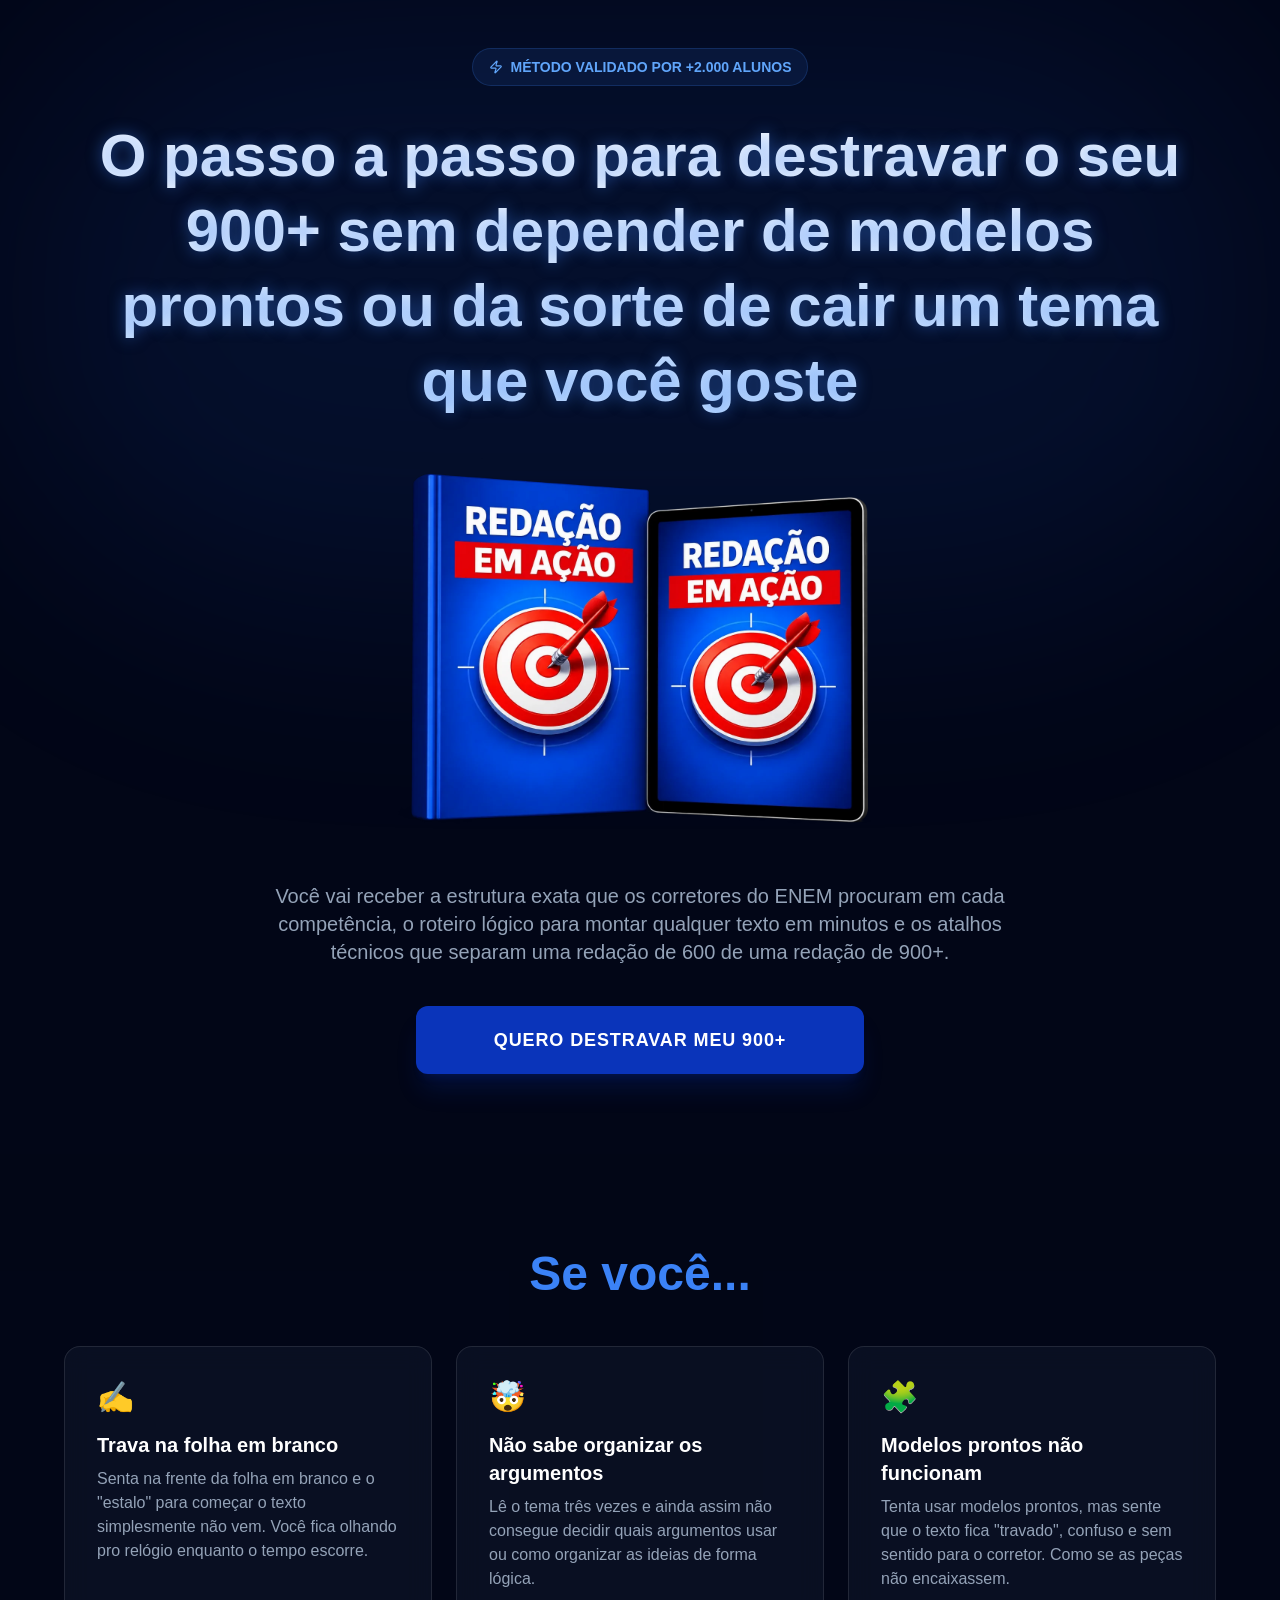
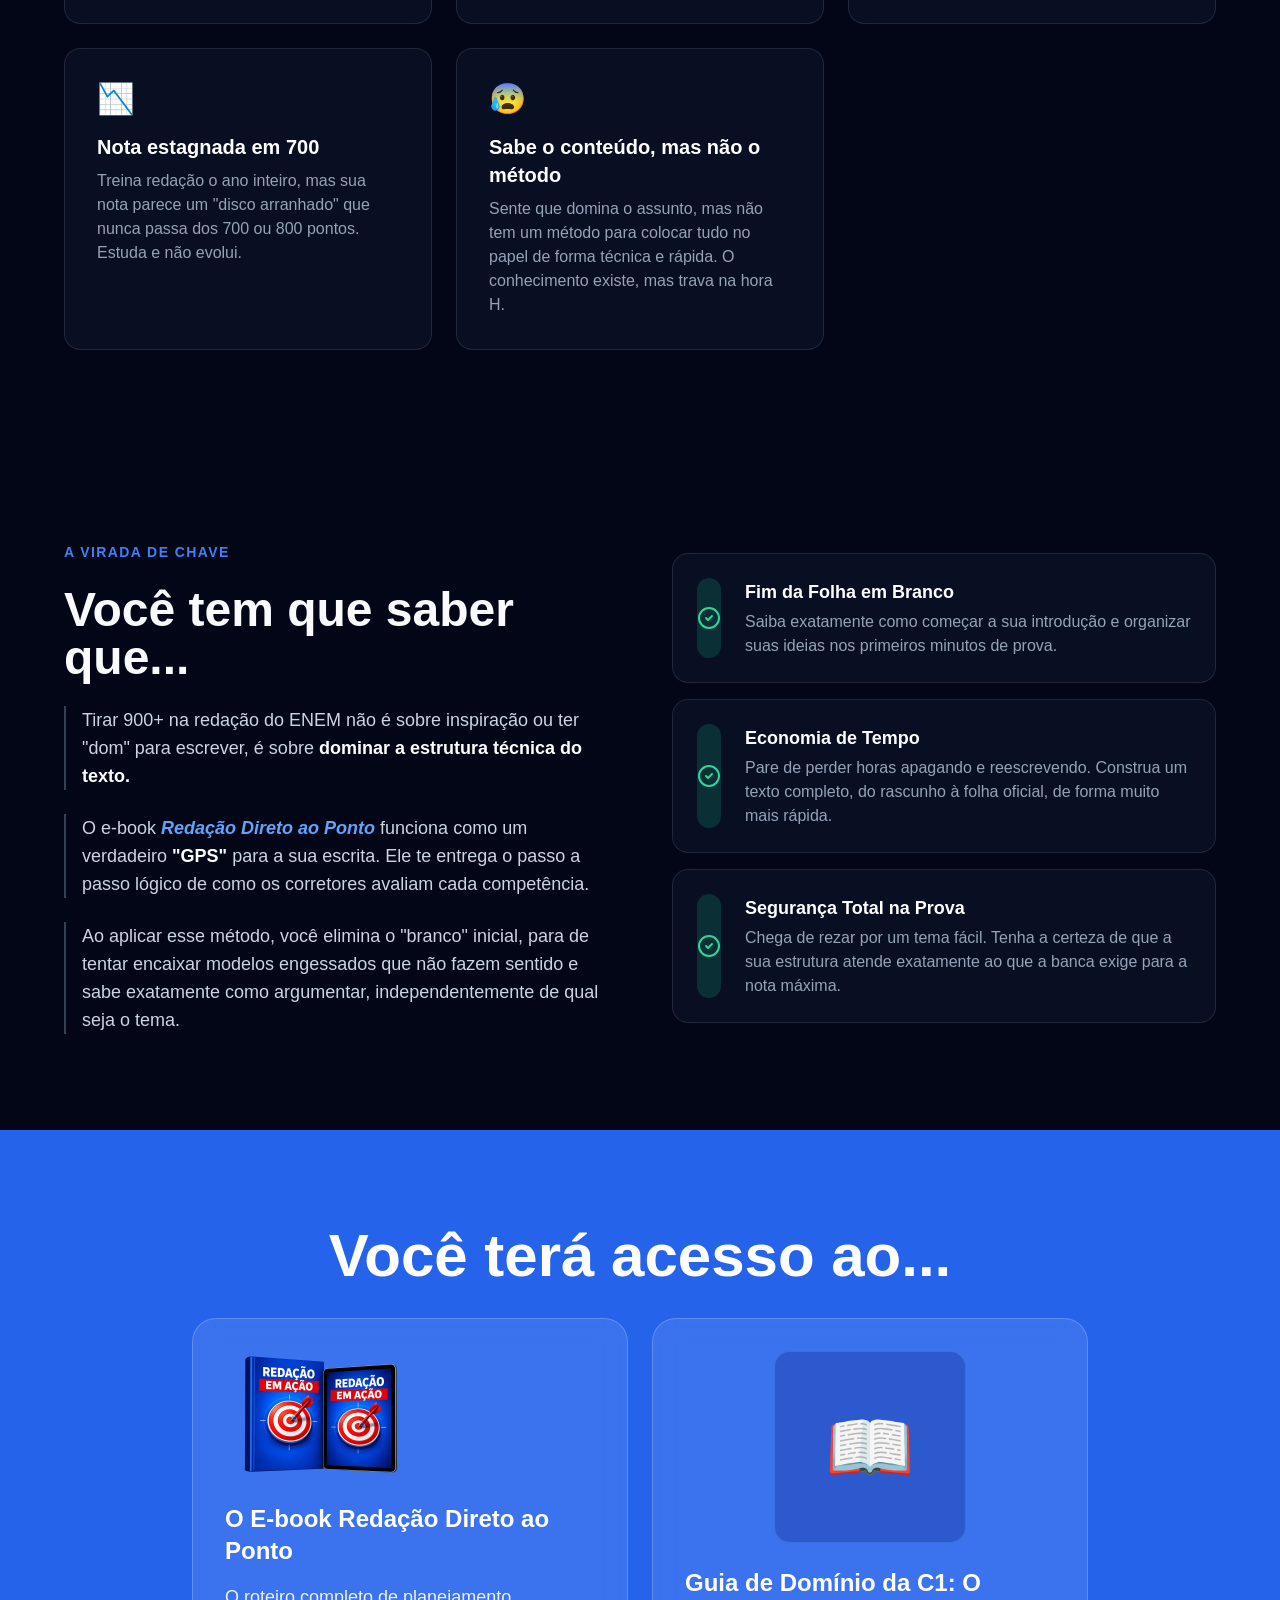
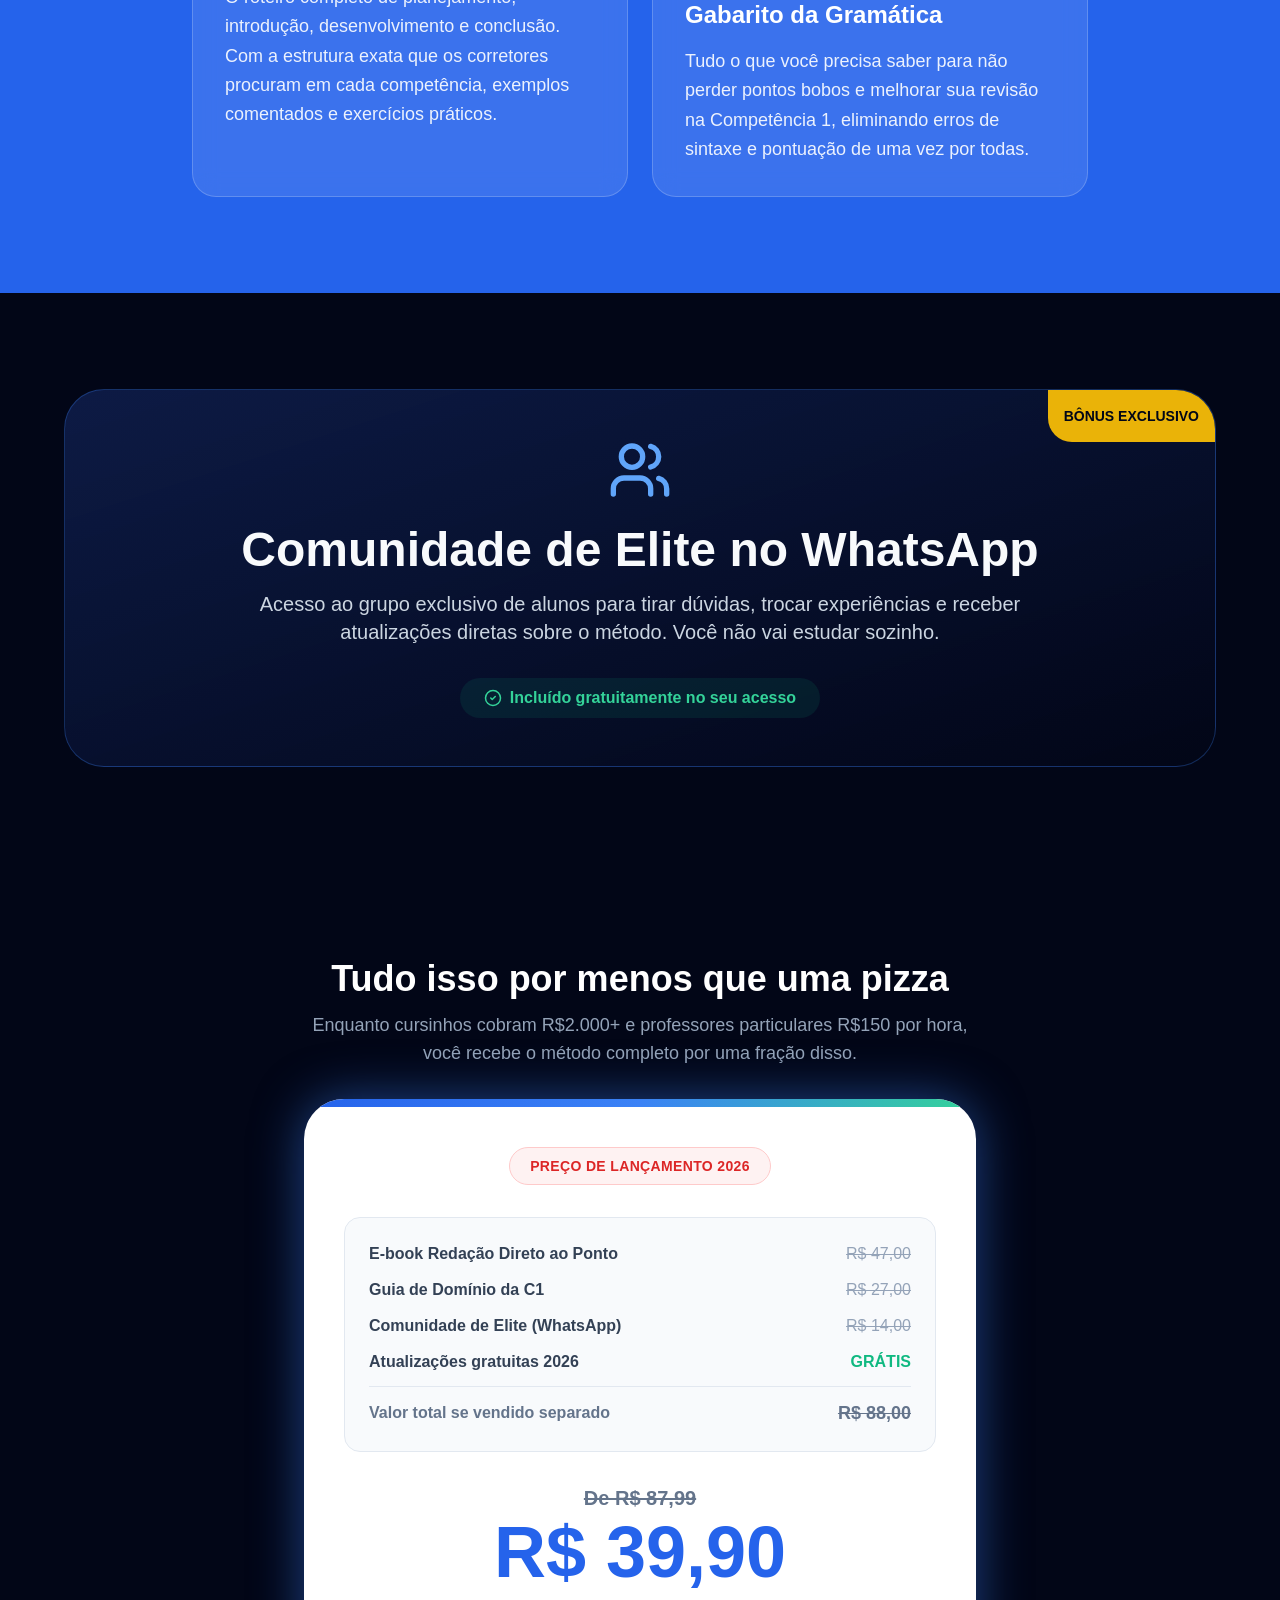
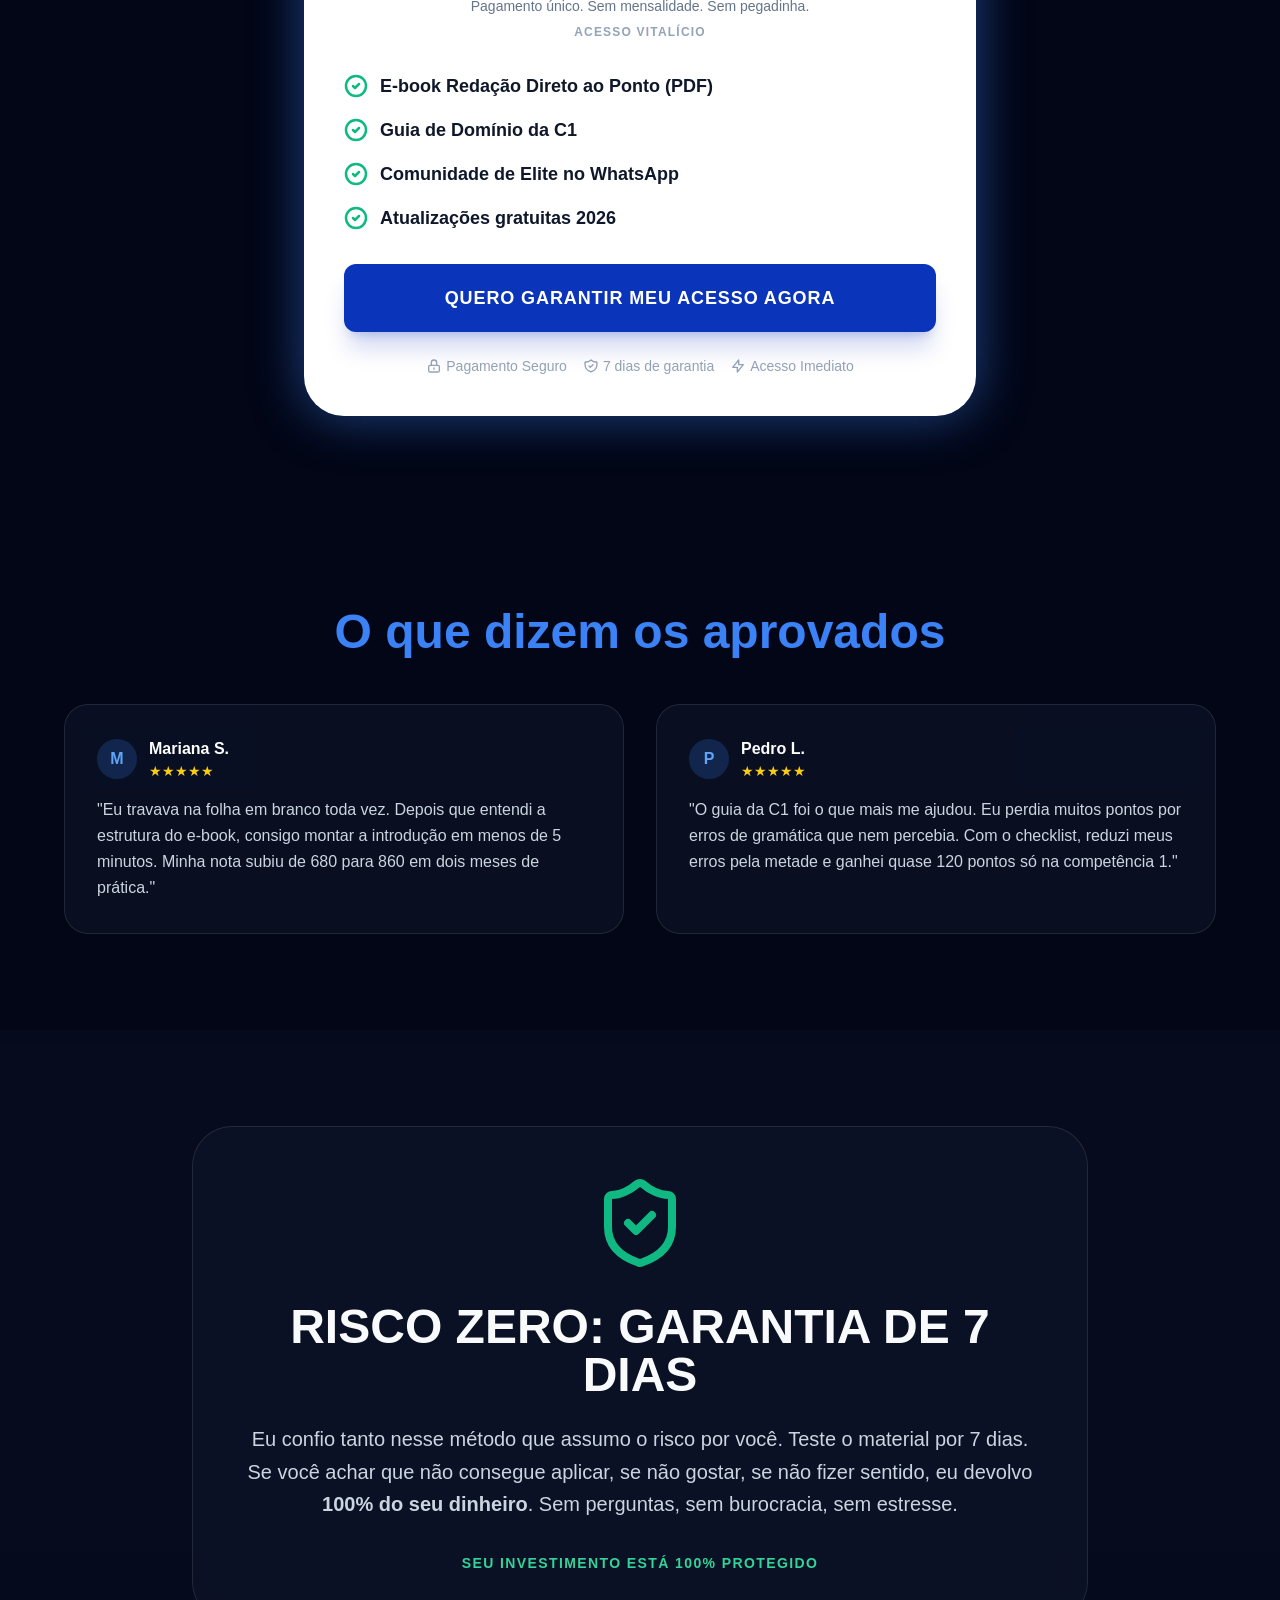
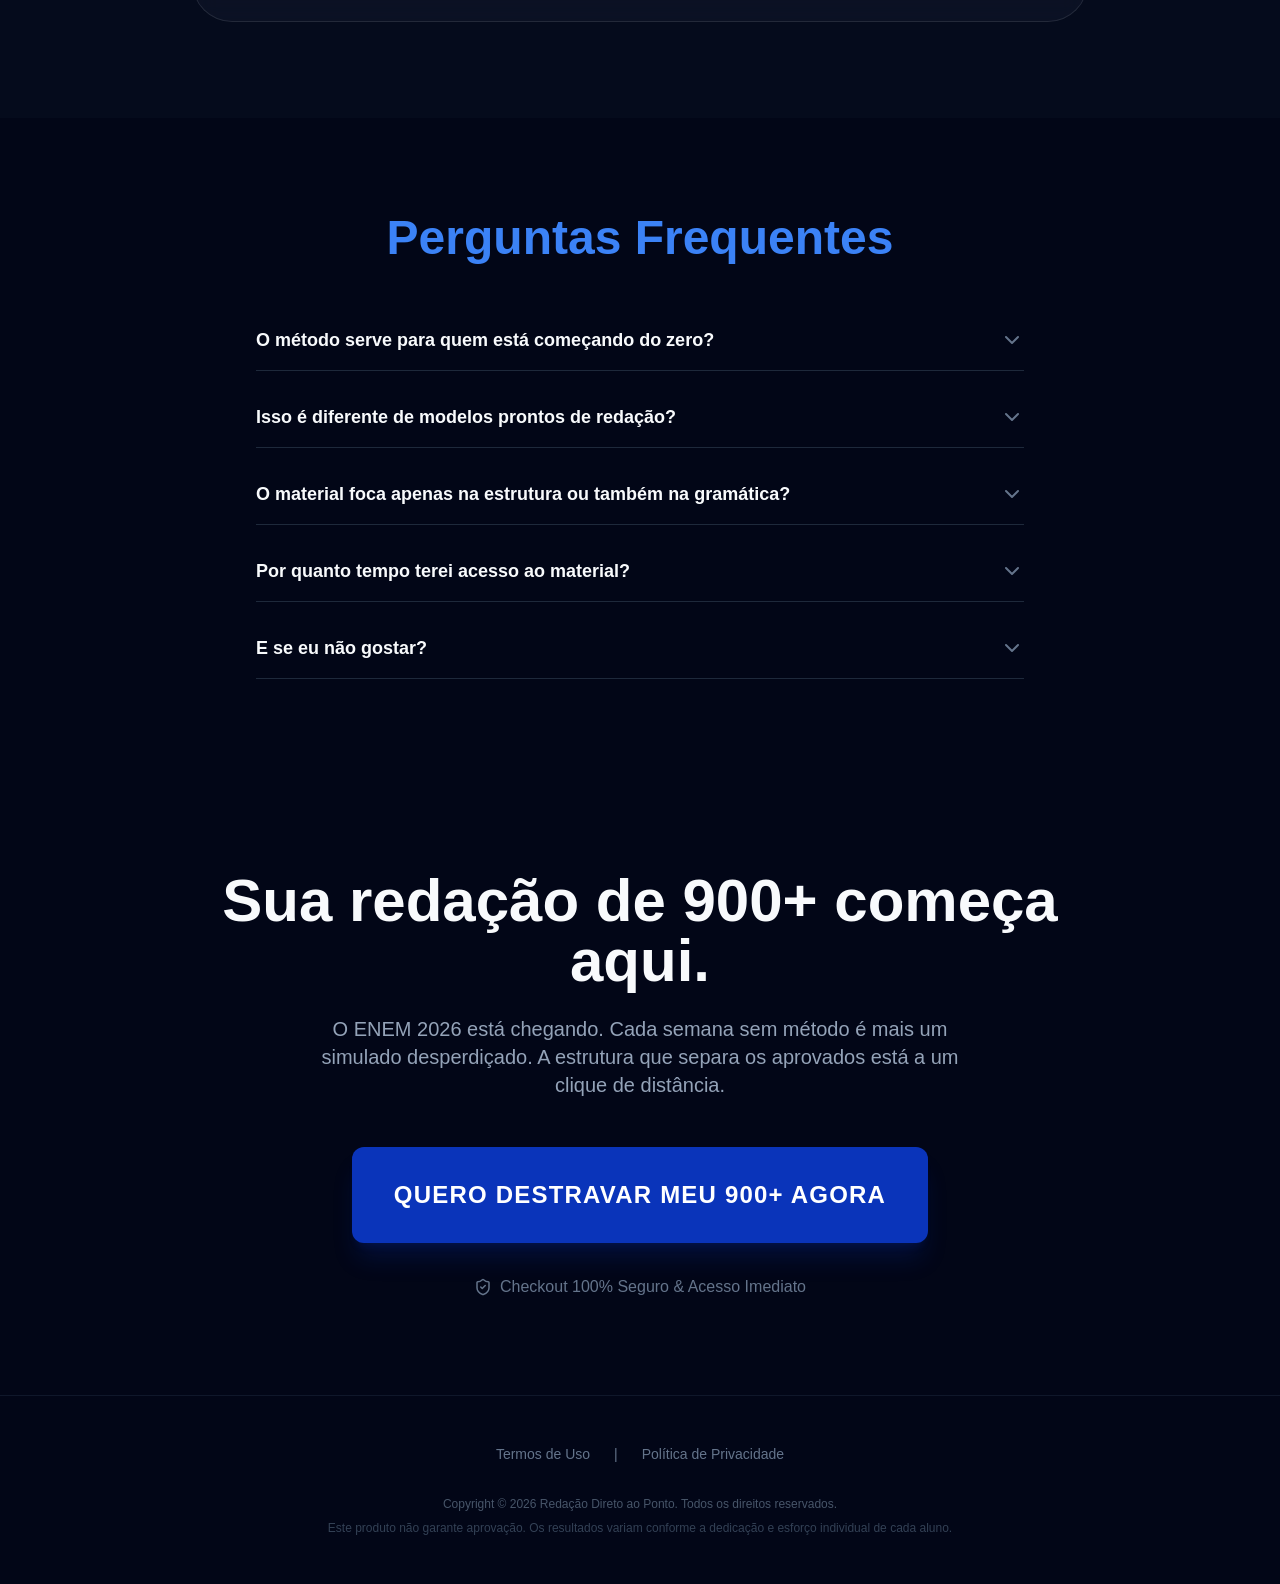
==== index.html @ 0cb6b9d4 "LP Redacao Direto ao Ponto - limpa e otimizada Hormozi" ====
<!doctype html>
<html lang="pt-BR"><head><meta charset="UTF-8"><meta name="viewport" content="width=device-width, initial-scale=1"><meta name="description" content="O passo a passo para destravar o seu 900+ na redação do ENEM sem depender de modelos prontos ou da sorte de cair um tema que você goste."><meta name="referrer" content="no-referrer"><title>Redação Direto ao Ponto</title><link rel="icon" href="assets/favicon.ico"><link rel="stylesheet" href="lp.css"><link rel="stylesheet" href="lp-base.css"><script src="lp-config.js" defer></script><script src="lp.js" defer></script><script src="shield.js" defer></script></head><body><div class="min-h-screen">

<!-- ===== HERO ===== -->
<header class="relative overflow-visible pt-12 pb-20 px-4 md:px-0">
  <div class="absolute top-0 left-1/2 -translate-x-1/2 w-full h-[600px] bg-blue-600/10 blur-[120px] rounded-full -z-10"></div>
  <div class="max-w-6xl mx-auto text-center">
    <div class="inline-flex items-center gap-2 px-4 py-2 rounded-full bg-blue-500/10 border border-blue-500/20 text-blue-400 text-xs md:text-sm font-bold mb-6 animate-pulse-slow">
      <svg class="lucide lucide-zap" fill="none" height="14" stroke="currentColor" stroke-linecap="round" stroke-linejoin="round" stroke-width="2" viewBox="0 0 24 24" width="14" xmlns="http://www.w3.org/2000/svg"><path d="M4 14a1 1 0 0 1-.78-1.63l9.9-10.2a.5.5 0 0 1 .86.46l-1.92 6.02A1 1 0 0 0 13 10h7a1 1 0 0 1 .78 1.63l-9.9 10.2a.5.5 0 0 1-.86-.46l1.92-6.02A1 1 0 0 0 11 14z"></path></svg>
      MÉTODO VALIDADO POR +2.000 ALUNOS
    </div>
    <div class="mb-8 px-2">
      <h1 class="text-3xl md:text-6xl font-black leading-[1.15] md:leading-tight bg-clip-text text-transparent bg-gradient-to-b from-white to-blue-200 glow-blue py-2">O passo a passo para destravar o seu 900+ sem depender de modelos prontos ou da sorte de cair um tema que você goste</h1>
    </div>
    <div class="flex justify-center mb-10 overflow-hidden">
      <img alt="E-book Redação Direto ao Ponto" class="w-full max-w-xl object-contain block mx-auto" decoding="async" fetchpriority="high" loading="eager" src="assets/images/produto.webp"/>
    </div>
    <p class="text-base md:text-xl text-slate-400 max-w-3xl mx-auto mb-10 px-2 md:px-0">Você vai receber a estrutura exata que os corretores do ENEM procuram em cada competência, o roteiro lógico para montar qualquer texto em minutos e os atalhos técnicos que separam uma redação de 600 de uma redação de 900+.</p>
    <div class="flex justify-center">
      <a class="inline-block w-full py-5 px-8 rounded-xl font-extrabold text-lg uppercase tracking-wider transition-all transform hover:scale-105 active:scale-95 shadow-xl text-center cursor-pointer no-underline bg-[#0A34BA] text-white hover:bg-[#0A34BA]/90 shadow-[#0A34BA]/20 max-w-md" href="#pricing">QUERO DESTRAVAR MEU 900+</a>
    </div>
  </div>
</header>

<!-- ===== SE VOCÊ... (DOR) ===== -->
<section class="py-24 px-4 bg-slate-950/50">
  <div class="max-w-6xl mx-auto">
    <div class="text-center mb-12">
      <h2 class="text-3xl md:text-5xl font-black mb-4 text-blue-500">Se você...</h2>
    </div>
    <div class="grid md:grid-cols-2 lg:grid-cols-3 gap-6">

      <div class="bg-glass p-8 rounded-2xl border-l-4 border-blue-500 hover:border-blue-400 transition-all hover:bg-slate-900/50">
        <div class="text-3xl mb-4">✍️</div>
        <h3 class="text-xl font-bold text-white mb-2">Trava na folha em branco</h3>
        <p class="text-slate-400">Senta na frente da folha em branco e o "estalo" para começar o texto simplesmente não vem. Você fica olhando pro relógio enquanto o tempo escorre.</p>
      </div>

      <div class="bg-glass p-8 rounded-2xl border-l-4 border-blue-500 hover:border-blue-400 transition-all hover:bg-slate-900/50">
        <div class="text-3xl mb-4">🤯</div>
        <h3 class="text-xl font-bold text-white mb-2">Não sabe organizar os argumentos</h3>
        <p class="text-slate-400">Lê o tema três vezes e ainda assim não consegue decidir quais argumentos usar ou como organizar as ideias de forma lógica.</p>
      </div>

      <div class="bg-glass p-8 rounded-2xl border-l-4 border-blue-500 hover:border-blue-400 transition-all hover:bg-slate-900/50">
        <div class="text-3xl mb-4">🧩</div>
        <h3 class="text-xl font-bold text-white mb-2">Modelos prontos não funcionam</h3>
        <p class="text-slate-400">Tenta usar modelos prontos, mas sente que o texto fica "travado", confuso e sem sentido para o corretor. Como se as peças não encaixassem.</p>
      </div>

      <div class="bg-glass p-8 rounded-2xl border-l-4 border-blue-500 hover:border-blue-400 transition-all hover:bg-slate-900/50">
        <div class="text-3xl mb-4">📉</div>
        <h3 class="text-xl font-bold text-white mb-2">Nota estagnada em 700</h3>
        <p class="text-slate-400">Treina redação o ano inteiro, mas sua nota parece um "disco arranhado" que nunca passa dos 700 ou 800 pontos. Estuda e não evolui.</p>
      </div>

      <div class="bg-glass p-8 rounded-2xl border-l-4 border-blue-500 hover:border-blue-400 transition-all hover:bg-slate-900/50">
        <div class="text-3xl mb-4">😰</div>
        <h3 class="text-xl font-bold text-white mb-2">Sabe o conteúdo, mas não o método</h3>
        <p class="text-slate-400">Sente que domina o assunto, mas não tem um método para colocar tudo no papel de forma técnica e rápida. O conhecimento existe, mas trava na hora H.</p>
      </div>

    </div>
  </div>
</section>

<!-- ===== A VIRADA DE CHAVE ===== -->
<section class="py-24 px-4 overflow-hidden">
  <div class="max-w-6xl mx-auto">
    <div class="flex flex-col lg:flex-row items-center gap-16">
      <div class="lg:w-1/2 space-y-6">
        <h3 class="text-blue-500 font-bold uppercase tracking-widest text-sm">A VIRADA DE CHAVE</h3>
        <h2 class="text-4xl md:text-5xl font-black mb-4 leading-tight">Você tem que saber que...</h2>
        <div class="space-y-6 text-lg text-slate-300">
          <p class="border-l-2 border-slate-700 pl-4">Tirar 900+ na redação do ENEM não é sobre inspiração ou ter "dom" para escrever, é sobre <strong class="text-white">dominar a estrutura técnica do texto.</strong></p>
          <p class="border-l-2 border-slate-700 pl-4">O e-book <span class="text-blue-400 font-bold italic">Redação Direto ao Ponto</span> funciona como um verdadeiro <strong class="text-white">"GPS"</strong> para a sua escrita. Ele te entrega o passo a passo lógico de como os corretores avaliam cada competência.</p>
          <p class="border-l-2 border-slate-700 pl-4">Ao aplicar esse método, você elimina o "branco" inicial, para de tentar encaixar modelos engessados que não fazem sentido e sabe exatamente como argumentar, independentemente de qual seja o tema.</p>
        </div>
      </div>
      <div class="lg:w-1/2 grid grid-cols-1 gap-4">

        <div class="flex gap-6 p-6 bg-glass rounded-2xl hover:scale-105 transition-transform duration-300">
          <div class="flex-shrink-0 w-12 h-12 bg-emerald-500/20 rounded-xl flex items-center justify-center">
            <svg class="w-6 h-6 text-emerald-400" fill="none" stroke="currentColor" stroke-width="2" viewBox="0 0 24 24"><path stroke-linecap="round" stroke-linejoin="round" d="m9 12 2 2 4-4"></path><circle cx="12" cy="12" r="10"></circle></svg>
          </div>
          <div>
            <h4 class="font-bold text-white text-lg mb-1">Fim da Folha em Branco</h4>
            <p class="text-slate-400">Saiba exatamente como começar a sua introdução e organizar suas ideias nos primeiros minutos de prova.</p>
          </div>
        </div>

        <div class="flex gap-6 p-6 bg-glass rounded-2xl hover:scale-105 transition-transform duration-300">
          <div class="flex-shrink-0 w-12 h-12 bg-emerald-500/20 rounded-xl flex items-center justify-center">
            <svg class="w-6 h-6 text-emerald-400" fill="none" stroke="currentColor" stroke-width="2" viewBox="0 0 24 24"><path stroke-linecap="round" stroke-linejoin="round" d="m9 12 2 2 4-4"></path><circle cx="12" cy="12" r="10"></circle></svg>
          </div>
          <div>
            <h4 class="font-bold text-white text-lg mb-1">Economia de Tempo</h4>
            <p class="text-slate-400">Pare de perder horas apagando e reescrevendo. Construa um texto completo, do rascunho à folha oficial, de forma muito mais rápida.</p>
          </div>
        </div>

        <div class="flex gap-6 p-6 bg-glass rounded-2xl hover:scale-105 transition-transform duration-300">
          <div class="flex-shrink-0 w-12 h-12 bg-emerald-500/20 rounded-xl flex items-center justify-center">
            <svg class="w-6 h-6 text-emerald-400" fill="none" stroke="currentColor" stroke-width="2" viewBox="0 0 24 24"><path stroke-linecap="round" stroke-linejoin="round" d="m9 12 2 2 4-4"></path><circle cx="12" cy="12" r="10"></circle></svg>
          </div>
          <div>
            <h4 class="font-bold text-white text-lg mb-1">Segurança Total na Prova</h4>
            <p class="text-slate-400">Chega de rezar por um tema fácil. Tenha a certeza de que a sua estrutura atende exatamente ao que a banca exige para a nota máxima.</p>
          </div>
        </div>

      </div>
    </div>
  </div>
</section>

<!-- ===== O QUE VOCÊ RECEBE ===== -->
<section class="py-24 px-4 bg-blue-600">
  <div class="max-w-4xl mx-auto text-center text-white">
    <h2 class="text-4xl md:text-6xl font-black mb-8">Você terá acesso ao...</h2>
    <div class="grid md:grid-cols-2 gap-6">
      <div class="bg-white/10 backdrop-blur-md rounded-3xl p-8 border border-white/20 text-left">
        <div class="flex justify-center mb-6">
          <img alt="E-book Redação Direto ao Ponto" class="w-48 h-auto object-contain block" decoding="async" loading="lazy" src="assets/images/produto.webp"/>
        </div>
        <h3 class="text-2xl font-bold mb-4">O E-book Redação Direto ao Ponto</h3>
        <p class="text-lg opacity-90 leading-relaxed">O roteiro completo de planejamento, introdução, desenvolvimento e conclusão. Com a estrutura exata que os corretores procuram em cada competência, exemplos comentados e exercícios práticos.</p>
      </div>
      <div class="bg-white/10 backdrop-blur-md rounded-3xl p-8 border border-white/20 text-left">
        <div class="flex justify-center mb-6">
          <div class="w-48 h-48 bg-blue-800/50 rounded-2xl flex items-center justify-center border border-blue-400/30">
            <span class="text-7xl">📖</span>
          </div>
        </div>
        <h3 class="text-2xl font-bold mb-4">Guia de Domínio da C1: O Gabarito da Gramática</h3>
        <p class="text-lg opacity-90 leading-relaxed">Tudo o que você precisa saber para não perder pontos bobos e melhorar sua revisão na Competência 1, eliminando erros de sintaxe e pontuação de uma vez por todas.</p>
      </div>
    </div>
  </div>
</section>

<!-- ===== BÔNUS EXCLUSIVO ===== -->
<section class="py-24 px-4 bg-slate-950">
  <div class="max-w-6xl mx-auto">
    <div class="relative p-12 rounded-[40px] bg-gradient-to-br from-blue-900/40 to-slate-950 border border-blue-500/30 overflow-hidden text-center">
      <div class="absolute top-0 right-0 p-4 bg-yellow-500 text-slate-950 font-black text-sm uppercase rounded-bl-3xl">BÔNUS EXCLUSIVO</div>
      <svg class="lucide lucide-users mx-auto text-blue-400 w-16 h-16 mb-6" fill="none" height="24" stroke="currentColor" stroke-linecap="round" stroke-linejoin="round" stroke-width="2" viewBox="0 0 24 24" width="24" xmlns="http://www.w3.org/2000/svg"><path d="M16 21v-2a4 4 0 0 0-4-4H6a4 4 0 0 0-4 4v2"></path><circle cx="9" cy="7" r="4"></circle><path d="M22 21v-2a4 4 0 0 0-3-3.87"></path><path d="M16 3.13a4 4 0 0 1 0 7.75"></path></svg>
      <h2 class="text-3xl md:text-5xl font-black mb-4">Comunidade de Elite no WhatsApp</h2>
      <p class="text-xl text-slate-300 max-w-3xl mx-auto mb-8">Acesso ao grupo exclusivo de alunos para tirar dúvidas, trocar experiências e receber atualizações diretas sobre o método. Você não vai estudar sozinho.</p>
      <div class="inline-flex items-center gap-2 bg-emerald-500/10 text-emerald-400 px-6 py-2 rounded-full font-bold">
        <svg class="lucide lucide-circle-check" fill="none" height="18" stroke="currentColor" stroke-linecap="round" stroke-linejoin="round" stroke-width="2" viewBox="0 0 24 24" width="18" xmlns="http://www.w3.org/2000/svg"><circle cx="12" cy="12" r="10"></circle><path d="m9 12 2 2 4-4"></path></svg>
        Incluído gratuitamente no seu acesso
      </div>
    </div>
  </div>
</section>

<!-- ===== CARD DE OFERTA (HORMOZI GRAND SLAM) ===== -->
<section class="py-24 px-4" id="pricing">
  <div class="max-w-2xl mx-auto">
    <div class="text-center mb-8">
      <h2 class="text-3xl md:text-4xl font-black text-white mb-3">Tudo isso por menos que uma pizza</h2>
      <p class="text-slate-400 text-lg">Enquanto cursinhos cobram R$2.000+ e professores particulares R$150 por hora, você recebe o método completo por uma fração disso.</p>
    </div>
    <div class="relative bg-white text-slate-900 rounded-[40px] p-10 shadow-[0_0_50px_rgba(59,130,246,0.5)] overflow-hidden">
      <div class="absolute top-0 left-0 w-full h-2 bg-gradient-to-r from-blue-600 via-blue-500 to-emerald-400"></div>

      <div class="text-center mb-8 pt-2">
        <p class="inline-block bg-red-50 text-red-600 px-5 py-2 rounded-full text-sm font-bold border border-red-200 uppercase tracking-wide">Preço de lançamento 2026</p>
      </div>

      <!-- Stack de Valor -->
      <div class="bg-slate-50 rounded-2xl p-6 mb-8 space-y-3">
        <div class="flex justify-between items-center">
          <span class="font-bold text-slate-700">E-book Redação Direto ao Ponto</span>
          <span class="text-slate-400 line-through">R$ 47,00</span>
        </div>
        <div class="flex justify-between items-center">
          <span class="font-bold text-slate-700">Guia de Domínio da C1</span>
          <span class="text-slate-400 line-through">R$ 27,00</span>
        </div>
        <div class="flex justify-between items-center">
          <span class="font-bold text-slate-700">Comunidade de Elite (WhatsApp)</span>
          <span class="text-slate-400 line-through">R$ 14,00</span>
        </div>
        <div class="flex justify-between items-center">
          <span class="font-bold text-slate-700">Atualizações gratuitas 2026</span>
          <span class="text-emerald-500 font-bold">GRÁTIS</span>
        </div>
        <div class="border-t border-slate-200 pt-3 mt-3">
          <div class="flex justify-between items-center">
            <span class="font-bold text-slate-500">Valor total se vendido separado</span>
            <span class="font-bold text-slate-500 line-through text-lg">R$ 88,00</span>
          </div>
        </div>
      </div>

      <!-- Preço -->
      <div class="text-center mb-8">
        <p class="font-bold text-slate-500 line-through text-xl mb-1">De R$ 87,99</p>
        <h2 class="text-6xl md:text-7xl font-black text-blue-600 mb-2">R$ 39,90</h2>
        <p class="text-slate-500 text-sm">Pagamento único. Sem mensalidade. Sem pegadinha.</p>
        <p class="font-bold text-slate-400 mt-2 uppercase tracking-widest text-xs">Acesso Vitalício</p>
      </div>

      <!-- Checklist de Entrega -->
      <div class="space-y-4 mb-8">
        <div class="flex items-center gap-3 font-bold text-lg">
          <svg class="w-6 h-6 text-emerald-500 flex-shrink-0" fill="none" stroke="currentColor" stroke-width="2.5" viewBox="0 0 24 24"><path stroke-linecap="round" stroke-linejoin="round" d="m9 12 2 2 4-4"></path><circle cx="12" cy="12" r="10"></circle></svg>
          <span>E-book Redação Direto ao Ponto (PDF)</span>
        </div>
        <div class="flex items-center gap-3 font-bold text-lg">
          <svg class="w-6 h-6 text-emerald-500 flex-shrink-0" fill="none" stroke="currentColor" stroke-width="2.5" viewBox="0 0 24 24"><path stroke-linecap="round" stroke-linejoin="round" d="m9 12 2 2 4-4"></path><circle cx="12" cy="12" r="10"></circle></svg>
          <span>Guia de Domínio da C1</span>
        </div>
        <div class="flex items-center gap-3 font-bold text-lg">
          <svg class="w-6 h-6 text-emerald-500 flex-shrink-0" fill="none" stroke="currentColor" stroke-width="2.5" viewBox="0 0 24 24"><path stroke-linecap="round" stroke-linejoin="round" d="m9 12 2 2 4-4"></path><circle cx="12" cy="12" r="10"></circle></svg>
          <span>Comunidade de Elite no WhatsApp</span>
        </div>
        <div class="flex items-center gap-3 font-bold text-lg">
          <svg class="w-6 h-6 text-emerald-500 flex-shrink-0" fill="none" stroke="currentColor" stroke-width="2.5" viewBox="0 0 24 24"><path stroke-linecap="round" stroke-linejoin="round" d="m9 12 2 2 4-4"></path><circle cx="12" cy="12" r="10"></circle></svg>
          <span>Atualizações gratuitas 2026</span>
        </div>
      </div>

      <!-- CTA -->
      <a class="inline-block w-full py-5 px-8 rounded-xl font-extrabold text-lg uppercase tracking-wider transition-all transform hover:scale-105 active:scale-95 shadow-xl text-center cursor-pointer no-underline bg-[#0A34BA] text-white hover:bg-[#0A34BA]/90 shadow-[#0A34BA]/20 mb-4" data-checkout="" href="[SEU_LINK_AQUI]">QUERO GARANTIR MEU ACESSO AGORA</a>

      <!-- Segurança -->
      <div class="flex items-center justify-center gap-4 text-sm text-slate-400 mt-2">
        <div class="flex items-center gap-1">
          <svg class="w-4 h-4" fill="none" stroke="currentColor" stroke-width="2" viewBox="0 0 24 24"><path stroke-linecap="round" stroke-linejoin="round" d="M12 15v2m-6 4h12a2 2 0 0 0 2-2v-6a2 2 0 0 0-2-2H6a2 2 0 0 0-2 2v6a2 2 0 0 0 2 2zm10-10V7a4 4 0 0 0-8 0v4h8z"></path></svg>
          Pagamento Seguro
        </div>
        <div class="flex items-center gap-1">
          <svg class="w-4 h-4" fill="none" stroke="currentColor" stroke-width="2" viewBox="0 0 24 24"><path stroke-linecap="round" stroke-linejoin="round" d="M9 12l2 2 4-4m5.618-4.016A11.955 11.955 0 0 1 12 2.944a11.955 11.955 0 0 1-8.618 3.04A12.02 12.02 0 0 0 3 9c0 5.591 3.824 10.29 9 11.622 5.176-1.332 9-6.03 9-11.622 0-1.042-.133-2.052-.382-3.016z"></path></svg>
          7 dias de garantia
        </div>
        <div class="flex items-center gap-1">
          <svg class="w-4 h-4" fill="none" stroke="currentColor" stroke-width="2" viewBox="0 0 24 24"><path stroke-linecap="round" stroke-linejoin="round" d="M13 10V3L4 14h7v7l9-11h-7z"></path></svg>
          Acesso Imediato
        </div>
      </div>
    </div>
  </div>
</section>

<!-- ===== DEPOIMENTOS ===== -->
<section class="py-24 px-4 bg-slate-950/50">
  <div class="max-w-6xl mx-auto">
    <div class="text-center mb-12">
      <h2 class="text-3xl md:text-5xl font-black mb-4 text-blue-500">O que dizem os aprovados</h2>
    </div>
    <div class="grid md:grid-cols-2 gap-8">

      <div class="bg-glass p-8 rounded-3xl border border-slate-800">
        <div class="flex items-center gap-3 mb-4">
          <div class="w-10 h-10 rounded-full bg-blue-500/20 flex items-center justify-center text-blue-400 font-bold">M</div>
          <div>
            <p class="font-bold text-white">Mariana S.</p>
            <div class="flex gap-0.5 text-yellow-400 text-sm">★★★★★</div>
          </div>
        </div>
        <p class="text-slate-300 leading-relaxed">"Eu travava na folha em branco toda vez. Depois que entendi a estrutura do e-book, consigo montar a introdução em menos de 5 minutos. Minha nota subiu de 680 para 860 em dois meses de prática."</p>
      </div>

      <div class="bg-glass p-8 rounded-3xl border border-slate-800">
        <div class="flex items-center gap-3 mb-4">
          <div class="w-10 h-10 rounded-full bg-blue-500/20 flex items-center justify-center text-blue-400 font-bold">P</div>
          <div>
            <p class="font-bold text-white">Pedro L.</p>
            <div class="flex gap-0.5 text-yellow-400 text-sm">★★★★★</div>
          </div>
        </div>
        <p class="text-slate-300 leading-relaxed">"O guia da C1 foi o que mais me ajudou. Eu perdia muitos pontos por erros de gramática que nem percebia. Com o checklist, reduzi meus erros pela metade e ganhei quase 120 pontos só na competência 1."</p>
      </div>

    </div>
  </div>
</section>

<!-- ===== GARANTIA ===== -->
<section class="py-24 px-4 bg-slate-900/30">
  <div class="max-w-4xl mx-auto text-center bg-glass p-12 rounded-[40px] border border-blue-500/20">
    <svg class="lucide lucide-shield-check mx-auto w-24 h-24 text-emerald-500 mb-8" fill="none" height="24" stroke="currentColor" stroke-linecap="round" stroke-linejoin="round" stroke-width="2" viewBox="0 0 24 24" width="24" xmlns="http://www.w3.org/2000/svg"><path d="M20 13c0 5-3.5 7.5-7.66 8.95a1 1 0 0 1-.67-.01C7.5 20.5 4 18 4 13V6a1 1 0 0 1 1-1c2 0 4.5-1.2 6.24-2.72a1.17 1.17 0 0 1 1.52 0C14.51 3.81 17 5 19 5a1 1 0 0 1 1 1z"></path><path d="m9 12 2 2 4-4"></path></svg>
    <h2 class="text-3xl md:text-5xl font-black mb-6 uppercase">Risco Zero: Garantia de 7 Dias</h2>
    <p class="text-xl text-slate-300 leading-relaxed mb-8">Eu confio tanto nesse método que assumo o risco por você. Teste o material por 7 dias. Se você achar que não consegue aplicar, se não gostar, se não fizer sentido, eu devolvo <strong>100% do seu dinheiro</strong>. Sem perguntas, sem burocracia, sem estresse.</p>
    <p class="text-emerald-400 font-bold uppercase tracking-widest text-sm">Seu investimento está 100% protegido</p>
  </div>
</section>

<!-- ===== FAQ ===== -->
<section class="py-24 px-4">
  <div class="max-w-3xl mx-auto">
    <div class="text-center mb-12">
      <h2 class="text-3xl md:text-5xl font-black mb-4 text-blue-500">Perguntas Frequentes</h2>
    </div>
    <div class="space-y-4">
      <details class="border-b border-slate-800 py-4">
        <summary class="w-full flex justify-between items-center text-left hover:text-blue-400 transition-colors cursor-pointer">
          <span class="font-bold text-lg">O método serve para quem está começando do zero?</span>
          <svg class="lucide lucide-chevron-down text-slate-500 flex-shrink-0" fill="none" height="24" stroke="currentColor" stroke-linecap="round" stroke-linejoin="round" stroke-width="2" viewBox="0 0 24 24" width="24" xmlns="http://www.w3.org/2000/svg"><path d="m6 9 6 6 6-6"></path></svg>
        </summary>
        <div class="mt-3 text-slate-400 leading-relaxed animate-fadeIn">Sim, e na verdade é melhor começar pelo método certo do que criar vícios com modelos prontos. O e-book parte do planejamento da tese e dos argumentos, com exemplos comentados passo a passo.</div>
      </details>
      <details class="border-b border-slate-800 py-4">
        <summary class="w-full flex justify-between items-center text-left hover:text-blue-400 transition-colors cursor-pointer">
          <span class="font-bold text-lg">Isso é diferente de modelos prontos de redação?</span>
          <svg class="lucide lucide-chevron-down text-slate-500 flex-shrink-0" fill="none" height="24" stroke="currentColor" stroke-linecap="round" stroke-linejoin="round" stroke-width="2" viewBox="0 0 24 24" width="24" xmlns="http://www.w3.org/2000/svg"><path d="m6 9 6 6 6-6"></path></svg>
        </summary>
        <div class="mt-3 text-slate-400 leading-relaxed animate-fadeIn">Completamente diferente. Modelos prontos te fazem decorar e travar quando o tema muda. O Redação Direto ao Ponto te ensina a construir a estrutura do zero, conectada ao tema. Funciona para qualquer assunto que cair na prova.</div>
      </details>
      <details class="border-b border-slate-800 py-4">
        <summary class="w-full flex justify-between items-center text-left hover:text-blue-400 transition-colors cursor-pointer">
          <span class="font-bold text-lg">O material foca apenas na estrutura ou também na gramática?</span>
          <svg class="lucide lucide-chevron-down text-slate-500 flex-shrink-0" fill="none" height="24" stroke="currentColor" stroke-linecap="round" stroke-linejoin="round" stroke-width="2" viewBox="0 0 24 24" width="24" xmlns="http://www.w3.org/2000/svg"><path d="m6 9 6 6 6-6"></path></svg>
        </summary>
        <div class="mt-3 text-slate-400 leading-relaxed animate-fadeIn">Os dois. O e-book principal cobre estrutura, argumentação, coesão e proposta de intervenção. E o Guia de Domínio da C1 (bônus) é focado 100% na gramática e revisão que os corretores avaliam na competência 1.</div>
      </details>
      <details class="border-b border-slate-800 py-4">
        <summary class="w-full flex justify-between items-center text-left hover:text-blue-400 transition-colors cursor-pointer">
          <span class="font-bold text-lg">Por quanto tempo terei acesso ao material?</span>
          <svg class="lucide lucide-chevron-down text-slate-500 flex-shrink-0" fill="none" height="24" stroke="currentColor" stroke-linecap="round" stroke-linejoin="round" stroke-width="2" viewBox="0 0 24 24" width="24" xmlns="http://www.w3.org/2000/svg"><path d="m6 9 6 6 6-6"></path></svg>
        </summary>
        <div class="mt-3 text-slate-400 leading-relaxed animate-fadeIn">Para sempre. O acesso é vitalício. Após a confirmação do pagamento, você recebe os PDFs e pode baixar, salvar e consultar quando quiser. As atualizações de 2026 também estão incluídas sem custo extra.</div>
      </details>
      <details class="border-b border-slate-800 py-4">
        <summary class="w-full flex justify-between items-center text-left hover:text-blue-400 transition-colors cursor-pointer">
          <span class="font-bold text-lg">E se eu não gostar?</span>
          <svg class="lucide lucide-chevron-down text-slate-500 flex-shrink-0" fill="none" height="24" stroke="currentColor" stroke-linecap="round" stroke-linejoin="round" stroke-width="2" viewBox="0 0 24 24" width="24" xmlns="http://www.w3.org/2000/svg"><path d="m6 9 6 6 6-6"></path></svg>
        </summary>
        <div class="mt-3 text-slate-400 leading-relaxed animate-fadeIn">Você tem 7 dias para testar. Se por qualquer motivo achar que o material não serve para você, é só pedir o reembolso. Devolvemos 100% do valor, sem perguntas.</div>
      </details>
    </div>
  </div>
</section>

<!-- ===== CTA FINAL ===== -->
<section class="py-24 px-4 text-center">
  <div class="max-w-4xl mx-auto">
    <h2 class="text-4xl md:text-6xl font-black mb-6 leading-tight">Sua redação de 900+ começa aqui.</h2>
    <p class="text-xl text-slate-400 mb-12 max-w-2xl mx-auto">O ENEM 2026 está chegando. Cada semana sem método é mais um simulado desperdiçado. A estrutura que separa os aprovados está a um clique de distância.</p>
    <div class="flex justify-center">
      <a class="inline-block w-full py-8 px-8 rounded-xl font-extrabold text-2xl uppercase tracking-wider transition-all transform hover:scale-105 active:scale-95 shadow-xl text-center cursor-pointer no-underline bg-[#0A34BA] text-white hover:bg-[#0A34BA]/90 shadow-[#0A34BA]/20 max-w-xl" href="#pricing">QUERO DESTRAVAR MEU 900+ AGORA</a>
    </div>
    <p class="mt-8 text-slate-500 flex items-center justify-center gap-2">
      <svg class="lucide lucide-shield-check" fill="none" height="18" stroke="currentColor" stroke-linecap="round" stroke-linejoin="round" stroke-width="2" viewBox="0 0 24 24" width="18" xmlns="http://www.w3.org/2000/svg"><path d="M20 13c0 5-3.5 7.5-7.66 8.95a1 1 0 0 1-.67-.01C7.5 20.5 4 18 4 13V6a1 1 0 0 1 1-1c2 0 4.5-1.2 6.24-2.72a1.17 1.17 0 0 1 1.52 0C14.51 3.81 17 5 19 5a1 1 0 0 1 1 1z"></path><path d="m9 12 2 2 4-4"></path></svg>
      Checkout 100% Seguro &amp; Acesso Imediato
    </p>
  </div>
</section>

<!-- ===== FOOTER ===== -->
<footer class="py-12 px-4 border-t border-slate-900 bg-slate-950 text-center">
  <div class="max-w-6xl mx-auto">
    <div class="flex flex-col md:flex-row justify-center gap-6 mb-8 text-sm text-slate-500 font-medium">
      <a class="hover:text-blue-400" data-legal="" href="[SEU_LINK_AQUI]">Termos de Uso</a>
      <span class="hidden md:inline">|</span>
      <a class="hover:text-blue-400" data-legal="" href="[SEU_LINK_AQUI]">Política de Privacidade</a>
    </div>
    <p class="text-slate-600 text-xs">Copyright © 2026 Redação Direto ao Ponto. Todos os direitos reservados.</p>
    <p class="text-slate-700 text-xs mt-2">Este produto não garante aprovação. Os resultados variam conforme a dedicação e esforço individual de cada aluno.</p>
  </div>
</footer>

</div>
<dialog id="config-message"><p>Esta opção ainda não está disponível.</p><button type="button" id="close-message">Fechar</button></dialog>
</body></html>
---- lp.css ----
*,:after,:before{--tw-border-spacing-x:0;--tw-border-spacing-y:0;--tw-translate-x:0;--tw-translate-y:0;--tw-rotate:0;--tw-skew-x:0;--tw-skew-y:0;--tw-scale-x:1;--tw-scale-y:1;--tw-pan-x: ;--tw-pan-y: ;--tw-pinch-zoom: ;--tw-scroll-snap-strictness:proximity;--tw-gradient-from-position: ;--tw-gradient-via-position: ;--tw-gradient-to-position: ;--tw-ordinal: ;--tw-slashed-zero: ;--tw-numeric-figure: ;--tw-numeric-spacing: ;--tw-numeric-fraction: ;--tw-ring-inset: ;--tw-ring-offset-width:0px;--tw-ring-offset-color:#fff;--tw-ring-color:rgba(59,130,246,.5);--tw-ring-offset-shadow:0 0 #0000;--tw-ring-shadow:0 0 #0000;--tw-shadow:0 0 #0000;--tw-shadow-colored:0 0 #0000;--tw-blur: ;--tw-brightness: ;--tw-contrast: ;--tw-grayscale: ;--tw-hue-rotate: ;--tw-invert: ;--tw-saturate: ;--tw-sepia: ;--tw-drop-shadow: ;--tw-backdrop-blur: ;--tw-backdrop-brightness: ;--tw-backdrop-contrast: ;--tw-backdrop-grayscale: ;--tw-backdrop-hue-rotate: ;--tw-backdrop-invert: ;--tw-backdrop-opacity: ;--tw-backdrop-saturate: ;--tw-backdrop-sepia: ;--tw-contain-size: ;--tw-contain-layout: ;--tw-contain-paint: ;--tw-contain-style: }::backdrop{--tw-border-spacing-x:0;--tw-border-spacing-y:0;--tw-translate-x:0;--tw-translate-y:0;--tw-rotate:0;--tw-skew-x:0;--tw-skew-y:0;--tw-scale-x:1;--tw-scale-y:1;--tw-pan-x: ;--tw-pan-y: ;--tw-pinch-zoom: ;--tw-scroll-snap-strictness:proximity;--tw-gradient-from-position: ;--tw-gradient-via-position: ;--tw-gradient-to-position: ;--tw-ordinal: ;--tw-slashed-zero: ;--tw-numeric-figure: ;--tw-numeric-spacing: ;--tw-numeric-fraction: ;--tw-ring-inset: ;--tw-ring-offset-width:0px;--tw-ring-offset-color:#fff;--tw-ring-color:rgba(59,130,246,.5);--tw-ring-offset-shadow:0 0 #0000;--tw-ring-shadow:0 0 #0000;--tw-shadow:0 0 #0000;--tw-shadow-colored:0 0 #0000;--tw-blur: ;--tw-brightness: ;--tw-contrast: ;--tw-grayscale: ;--tw-hue-rotate: ;--tw-invert: ;--tw-saturate: ;--tw-sepia: ;--tw-drop-shadow: ;--tw-backdrop-blur: ;--tw-backdrop-brightness: ;--tw-backdrop-contrast: ;--tw-backdrop-grayscale: ;--tw-backdrop-hue-rotate: ;--tw-backdrop-invert: ;--tw-backdrop-opacity: ;--tw-backdrop-saturate: ;--tw-backdrop-sepia: ;--tw-contain-size: ;--tw-contain-layout: ;--tw-contain-paint: ;--tw-contain-style: }/*! tailwindcss v3.4.17 | MIT License | https://tailwindcss.com*/*,:after,:before{box-sizing:border-box;border:0 solid #e5e7eb}:after,:before{--tw-content:""}:host,html{line-height:1.5;-webkit-text-size-adjust:100%;-moz-tab-size:4;-o-tab-size:4;tab-size:4;font-family:ui-sans-serif,system-ui,sans-serif,Apple Color Emoji,Segoe UI Emoji,Segoe UI Symbol,Noto Color Emoji;font-feature-settings:normal;font-variation-settings:normal;-webkit-tap-highlight-color:transparent}body{margin:0;line-height:inherit}hr{height:0;color:inherit;border-top-width:1px}abbr:where([title]){-webkit-text-decoration:underline dotted;text-decoration:underline dotted}h1,h2,h3,h4,h5,h6{font-size:inherit;font-weight:inherit}a{color:inherit;text-decoration:inherit}b,strong{font-weight:bolder}code,kbd,pre,samp{font-family:ui-monospace,SFMono-Regular,Menlo,Monaco,Consolas,Liberation Mono,Courier New,monospace;font-feature-settings:normal;font-variation-settings:normal;font-size:1em}small{font-size:80%}sub,sup{font-size:75%;line-height:0;position:relative;vertical-align:baseline}sub{bottom:-.25em}sup{top:-.5em}table{text-indent:0;border-color:inherit;border-collapse:collapse}button,input,optgroup,select,textarea{font-family:inherit;font-feature-settings:inherit;font-variation-settings:inherit;font-size:100%;font-weight:inherit;line-height:inherit;letter-spacing:inherit;color:inherit;margin:0;padding:0}button,select{text-transform:none}button,input:where([type=button]),input:where([type=reset]),input:where([type=submit]){-webkit-appearance:button;background-color:transparent;background-image:none}:-moz-focusring{outline:auto}:-moz-ui-invalid{box-shadow:none}progress{vertical-align:baseline}::-webkit-inner-spin-button,::-webkit-outer-spin-button{height:auto}[type=search]{-webkit-appearance:textfield;outline-offset:-2px}::-webkit-search-decoration{-webkit-appearance:none}::-webkit-file-upload-button{-webkit-appearance:button;font:inherit}summary{display:list-item}blockquote,dd,dl,figure,h1,h2,h3,h4,h5,h6,hr,p,pre{margin:0}fieldset{margin:0}fieldset,legend{padding:0}menu,ol,ul{list-style:none;margin:0;padding:0}dialog{padding:0}textarea{resize:vertical}input::-moz-placeholder,textarea::-moz-placeholder{opacity:1;color:#9ca3af}input::placeholder,textarea::placeholder{opacity:1;color:#9ca3af}[role=button],button{cursor:pointer}:disabled{cursor:default}audio,canvas,embed,iframe,img,object,svg,video{display:block;vertical-align:middle}img,video{max-width:100%;height:auto}[hidden]:where(:not([hidden=until-found])){display:none}.absolute{position:absolute}.relative{position:relative}.left-0{left:0}.left-1\/2{left:50%}.right-0{right:0}.top-0{top:0}.-z-10{z-index:-10}.mx-auto{margin-left:auto;margin-right:auto}.my-4{margin-top:1rem;margin-bottom:1rem}.mb-10{margin-bottom:2.5rem}.mb-12{margin-bottom:3rem}.mb-4{margin-bottom:1rem}.mb-6{margin-bottom:1.5rem}.mb-8{margin-bottom:2rem}.mt-3{margin-top:.75rem}.mt-8{margin-top:2rem}.block{display:block}.inline-block{display:inline-block}.flex{display:flex}.inline-flex{display:inline-flex}.grid{display:grid}.hidden{display:none}.h-16{height:4rem}.h-2{height:.5rem}.h-24{height:6rem}.h-48{height:12rem}.h-\[600px\]{height:600px}.h-auto{height:auto}.min-h-screen{min-height:100vh}.w-16{width:4rem}.w-24{width:6rem}.w-48{width:12rem}.w-full{width:100%}.max-w-2xl{max-width:42rem}.max-w-3xl{max-width:48rem}.max-w-4xl{max-width:56rem}.max-w-6xl{max-width:72rem}.max-w-md{max-width:28rem}.max-w-xl{max-width:36rem}.-translate-x-1\/2{--tw-translate-x:-50%}.-translate-x-1\/2,.transform{transform:translate(var(--tw-translate-x),var(--tw-translate-y)) rotate(var(--tw-rotate)) skewX(var(--tw-skew-x)) skewY(var(--tw-skew-y)) scaleX(var(--tw-scale-x)) scaleY(var(--tw-scale-y))}@keyframes bounce{0%,to{transform:translateY(-25%);animation-timing-function:cubic-bezier(.8,0,1,1)}50%{transform:none;animation-timing-function:cubic-bezier(0,0,.2,1)}}.animate-bounce{animation:bounce 1s infinite}@keyframes pulse{50%{opacity:.5}}.animate-pulse{animation:pulse 2s cubic-bezier(.4,0,.6,1) infinite}.cursor-pointer{cursor:pointer}.grid-cols-1{grid-template-columns:repeat(1,minmax(0,1fr))}.flex-col{flex-direction:column}.items-center{align-items:center}.justify-center{justify-content:center}.justify-between{justify-content:space-between}.gap-16{gap:4rem}.gap-2{gap:.5rem}.gap-3{gap:.75rem}.gap-4{gap:1rem}.gap-6{gap:1.5rem}.gap-8{gap:2rem}.space-y-4>:not([hidden])~:not([hidden]){--tw-space-y-reverse:0;margin-top:calc(1rem*(1 - var(--tw-space-y-reverse)));margin-bottom:calc(1rem*var(--tw-space-y-reverse))}.space-y-6>:not([hidden])~:not([hidden]){--tw-space-y-reverse:0;margin-top:calc(1.5rem*(1 - var(--tw-space-y-reverse)));margin-bottom:calc(1.5rem*var(--tw-space-y-reverse))}.overflow-hidden{overflow:hidden}.overflow-visible{overflow:visible}.rounded-2xl{border-radius:1rem}.rounded-3xl{border-radius:1.5rem}.rounded-\[40px\]{border-radius:40px}.rounded-full{border-radius:9999px}.rounded-xl{border-radius:.75rem}.rounded-bl-3xl{border-bottom-left-radius:1.5rem}.border{border-width:1px}.border-b{border-bottom-width:1px}.border-l-2{border-left-width:2px}.border-l-4{border-left-width:4px}.border-t{border-top-width:1px}.border-blue-100{--tw-border-opacity:1;border-color:rgb(219 234 254/var(--tw-border-opacity,1))}.border-blue-400\/30{border-color:rgba(96,165,250,.3)}.border-blue-500{--tw-border-opacity:1;border-color:rgb(59 130 246/var(--tw-border-opacity,1))}.border-blue-500\/20{border-color:rgba(59,130,246,.2)}.border-blue-500\/30{border-color:rgba(59,130,246,.3)}.border-slate-700{--tw-border-opacity:1;border-color:rgb(51 65 85/var(--tw-border-opacity,1))}.border-slate-800{--tw-border-opacity:1;border-color:rgb(30 41 59/var(--tw-border-opacity,1))}.border-slate-900{--tw-border-opacity:1;border-color:rgb(15 23 42/var(--tw-border-opacity,1))}.border-white\/20{border-color:hsla(0,0%,100%,.2)}.bg-\[\#0A34BA\]{--tw-bg-opacity:1;background-color:rgb(10 52 186/var(--tw-bg-opacity,1))}.bg-blue-50{--tw-bg-opacity:1;background-color:rgb(239 246 255/var(--tw-bg-opacity,1))}.bg-blue-500\/10{background-color:rgba(59,130,246,.1)}.bg-blue-600{--tw-bg-opacity:1;background-color:rgb(37 99 235/var(--tw-bg-opacity,1))}.bg-blue-600\/10{background-color:rgba(37,99,235,.1)}.bg-blue-800\/50{background-color:rgba(30,64,175,.5)}.bg-emerald-500\/10{background-color:rgba(16,185,129,.1)}.bg-slate-900\/30{background-color:rgba(15,23,42,.3)}.bg-slate-950{--tw-bg-opacity:1;background-color:rgb(2 6 23/var(--tw-bg-opacity,1))}.bg-slate-950\/50{background-color:rgba(2,6,23,.5)}.bg-white{--tw-bg-opacity:1;background-color:rgb(255 255 255/var(--tw-bg-opacity,1))}.bg-white\/10{background-color:hsla(0,0%,100%,.1)}.bg-yellow-500{--tw-bg-opacity:1;background-color:rgb(234 179 8/var(--tw-bg-opacity,1))}.bg-gradient-to-b{background-image:linear-gradient(to bottom,var(--tw-gradient-stops))}.bg-gradient-to-br{background-image:linear-gradient(to bottom right,var(--tw-gradient-stops))}.from-blue-900\/40{--tw-gradient-from:rgba(30,58,138,.4) var(--tw-gradient-from-position);--tw-gradient-to:rgba(30,58,138,0) var(--tw-gradient-to-position);--tw-gradient-stops:var(--tw-gradient-from),var(--tw-gradient-to)}.from-white{--tw-gradient-from:#fff var(--tw-gradient-from-position);--tw-gradient-to:hsla(0,0%,100%,0) var(--tw-gradient-to-position);--tw-gradient-stops:var(--tw-gradient-from),var(--tw-gradient-to)}.to-blue-200{--tw-gradient-to:#bfdbfe var(--tw-gradient-to-position)}.to-slate-950{--tw-gradient-to:#020617 var(--tw-gradient-to-position)}.bg-clip-text{-webkit-background-clip:text;background-clip:text}.object-contain{-o-object-fit:contain;object-fit:contain}.p-10{padding:2.5rem}.p-12{padding:3rem}.p-4{padding:1rem}.p-6{padding:1.5rem}.p-8{padding:2rem}.px-2{padding-left:.5rem;padding-right:.5rem}.px-4{padding-left:1rem;padding-right:1rem}.px-6{padding-left:1.5rem;padding-right:1.5rem}.px-8{padding-left:2rem;padding-right:2rem}.py-1\.5{padding-top:.375rem;padding-bottom:.375rem}.py-12{padding-top:3rem;padding-bottom:3rem}.py-2{padding-top:.5rem;padding-bottom:.5rem}.py-24{padding-top:6rem;padding-bottom:6rem}.py-4{padding-top:1rem;padding-bottom:1rem}.py-5{padding-top:1.25rem;padding-bottom:1.25rem}.py-8{padding-top:2rem;padding-bottom:2rem}.pb-20{padding-bottom:5rem}.pl-4{padding-left:1rem}.pt-12{padding-top:3rem}.pt-2{padding-top:.5rem}.text-left{text-align:left}.text-center{text-align:center}.text-2xl{font-size:1.5rem;line-height:2rem}.text-3xl{font-size:1.875rem;line-height:2.25rem}.text-4xl{font-size:2.25rem;line-height:2.5rem}.text-6xl{font-size:3.75rem;line-height:1}.text-7xl{font-size:4.5rem;line-height:1}.text-base{font-size:1rem;line-height:1.5rem}.text-lg{font-size:1.125rem;line-height:1.75rem}.text-sm{font-size:.875rem;line-height:1.25rem}.text-xl{font-size:1.25rem;line-height:1.75rem}.text-xs{font-size:.75rem;line-height:1rem}.font-black{font-weight:900}.font-bold{font-weight:700}.font-extrabold{font-weight:800}.font-medium{font-weight:500}.uppercase{text-transform:uppercase}.italic{font-style:italic}.leading-\[1\.15\]{line-height:1.15}.leading-relaxed{line-height:1.625}.leading-tight{line-height:1.25}.tracking-wide{letter-spacing:.025em}.tracking-wider{letter-spacing:.05em}.tracking-widest{letter-spacing:.1em}.text-blue-400{--tw-text-opacity:1;color:rgb(96 165 250/var(--tw-text-opacity,1))}.text-blue-500{--tw-text-opacity:1;color:rgb(59 130 246/var(--tw-text-opacity,1))}.text-blue-600{--tw-text-opacity:1;color:rgb(37 99 235/var(--tw-text-opacity,1))}.text-emerald-400{--tw-text-opacity:1;color:rgb(52 211 153/var(--tw-text-opacity,1))}.text-emerald-500{--tw-text-opacity:1;color:rgb(16 185 129/var(--tw-text-opacity,1))}.text-slate-300{--tw-text-opacity:1;color:rgb(203 213 225/var(--tw-text-opacity,1))}.text-slate-400{--tw-text-opacity:1;color:rgb(148 163 184/var(--tw-text-opacity,1))}.text-slate-500{--tw-text-opacity:1;color:rgb(100 116 139/var(--tw-text-opacity,1))}.text-slate-600{--tw-text-opacity:1;color:rgb(71 85 105/var(--tw-text-opacity,1))}.text-slate-900{--tw-text-opacity:1;color:rgb(15 23 42/var(--tw-text-opacity,1))}.text-slate-950{--tw-text-opacity:1;color:rgb(2 6 23/var(--tw-text-opacity,1))}.text-transparent{color:transparent}.text-white{--tw-text-opacity:1;color:rgb(255 255 255/var(--tw-text-opacity,1))}.line-through{text-decoration-line:line-through}.no-underline{text-decoration-line:none}.opacity-90{opacity:.9}.shadow-\[0_0_50px_rgba\(59\2c 130\2c 246\2c 0\.5\)\]{--tw-shadow:0 0 50px rgba(59,130,246,.5);--tw-shadow-colored:0 0 50px var(--tw-shadow-color)}.shadow-\[0_0_50px_rgba\(59\2c 130\2c 246\2c 0\.5\)\],.shadow-xl{box-shadow:var(--tw-ring-offset-shadow,0 0 #0000),var(--tw-ring-shadow,0 0 #0000),var(--tw-shadow)}.shadow-xl{--tw-shadow:0 20px 25px -5px rgba(0,0,0,.1),0 8px 10px -6px rgba(0,0,0,.1);--tw-shadow-colored:0 20px 25px -5px var(--tw-shadow-color),0 8px 10px -6px var(--tw-shadow-color)}.shadow-\[\#0A34BA\]\/20{--tw-shadow-color:rgba(10,52,186,.2);--tw-shadow:var(--tw-shadow-colored)}.blur-\[120px\]{--tw-blur:blur(120px);filter:var(--tw-blur) var(--tw-brightness) var(--tw-contrast) var(--tw-grayscale) var(--tw-hue-rotate) var(--tw-invert) var(--tw-saturate) var(--tw-sepia) var(--tw-drop-shadow)}.backdrop-blur-md{--tw-backdrop-blur:blur(12px);-webkit-backdrop-filter:var(--tw-backdrop-blur) var(--tw-backdrop-brightness) var(--tw-backdrop-contrast) var(--tw-backdrop-grayscale) var(--tw-backdrop-hue-rotate) var(--tw-backdrop-invert) var(--tw-backdrop-opacity) var(--tw-backdrop-saturate) var(--tw-backdrop-sepia);backdrop-filter:var(--tw-backdrop-blur) var(--tw-backdrop-brightness) var(--tw-backdrop-contrast) var(--tw-backdrop-grayscale) var(--tw-backdrop-hue-rotate) var(--tw-backdrop-invert) var(--tw-backdrop-opacity) var(--tw-backdrop-saturate) var(--tw-backdrop-sepia)}.transition-all{transition-property:all;transition-timing-function:cubic-bezier(.4,0,.2,1);transition-duration:.15s}.transition-colors{transition-property:color,background-color,border-color,text-decoration-color,fill,stroke;transition-timing-function:cubic-bezier(.4,0,.2,1);transition-duration:.15s}.transition-transform{transition-property:transform;transition-timing-function:cubic-bezier(.4,0,.2,1);transition-duration:.15s}.duration-300{transition-duration:.3s}.hover\:scale-105:hover{--tw-scale-x:1.05;--tw-scale-y:1.05;transform:translate(var(--tw-translate-x),var(--tw-translate-y)) rotate(var(--tw-rotate)) skewX(var(--tw-skew-x)) skewY(var(--tw-skew-y)) scaleX(var(--tw-scale-x)) scaleY(var(--tw-scale-y))}.hover\:border-blue-400:hover{--tw-border-opacity:1;border-color:rgb(96 165 250/var(--tw-border-opacity,1))}.hover\:bg-\[\#0A34BA\]\/90:hover{background-color:rgba(10,52,186,.9)}.hover\:bg-slate-900\/50:hover{background-color:rgba(15,23,42,.5)}.hover\:text-blue-400:hover{--tw-text-opacity:1;color:rgb(96 165 250/var(--tw-text-opacity,1))}.active\:scale-95:active{--tw-scale-x:.95;--tw-scale-y:.95;transform:translate(var(--tw-translate-x),var(--tw-translate-y)) rotate(var(--tw-rotate)) skewX(var(--tw-skew-x)) skewY(var(--tw-skew-y)) scaleX(var(--tw-scale-x)) scaleY(var(--tw-scale-y))}@media (min-width:768px){.md\:inline{display:inline}.md\:grid-cols-2{grid-template-columns:repeat(2,minmax(0,1fr))}.md\:flex-row{flex-direction:row}.md\:px-0{padding-left:0;padding-right:0}.md\:text-5xl{font-size:3rem;line-height:1}.md\:text-6xl{font-size:3.75rem;line-height:1}.md\:text-sm{font-size:.875rem;line-height:1.25rem}.md\:text-xl{font-size:1.25rem;line-height:1.75rem}.md\:leading-tight{line-height:1.25}}@media (min-width:1024px){.lg\:w-1\/2{width:50%}.lg\:grid-cols-3{grid-template-columns:repeat(3,minmax(0,1fr))}.lg\:flex-row{flex-direction:row}}
---- lp-base.css ----
@font-face{font-family:Inter;font-weight:400;font-style:normal;font-display:swap;src:url(assets/inter-400.ttf) format("truetype")}
@font-face{font-family:Inter;font-weight:600;font-style:normal;font-display:swap;src:url(assets/inter-600.ttf) format("truetype")}
@font-face{font-family:Inter;font-weight:700;font-style:normal;font-display:swap;src:url(assets/inter-700.ttf) format("truetype")}
@font-face{font-family:Inter;font-weight:800;font-style:normal;font-display:swap;src:url(assets/inter-800.ttf) format("truetype")}
@font-face{font-family:Montserrat;font-weight:700;font-style:normal;font-display:swap;src:url(assets/montserrat-700.ttf) format("truetype")}
@font-face{font-family:Montserrat;font-weight:900;font-style:normal;font-display:swap;src:url(assets/montserrat-900.ttf) format("truetype")}

      body {
        font-family: 'Inter', sans-serif;
        background-color: #020617;
        color: #f8fafc;
        scroll-behavior: smooth;
        text-rendering: optimizeLegibility;
        -webkit-font-smoothing: antialiased;
      }
      h1, h2, h3 {
        font-family: 'Montserrat', sans-serif;
      }
      .glow-blue {
        text-shadow: 0 0 15px rgba(59, 130, 246, 0.5);
      }
      .bg-glass {
        background: rgba(15, 23, 42, 0.6);
        backdrop-filter: blur(12px);
        border: 1px solid rgba(255, 255, 255, 0.1);
      }
      .animate-pulse-slow {
        animation: pulse 3s cubic-bezier(0.4, 0, 0.6, 1) infinite;
      }
      @keyframes pulse {
        0%, 100% { opacity: 1; }
        50% { opacity: .7; }
      }
      @keyframes fadeIn {
        from { opacity: 0; transform: translateY(10px); }
        to { opacity: 1; transform: translateY(0); }
      }
      .animate-fadeIn {
        animation: fadeIn 0.4s ease-out forwards;
      }
      /* Otimização simples de renderização */
      img {
        max-width: 100%;
        height: auto;
        display: block;
      }
    
@media(max-width:480px){#pricing h2{font-size:clamp(2rem,9vw,3.75rem)}#pricing .p-10{padding:2rem 1.25rem}} details summary{list-style:none}details summary::-webkit-details-marker{display:none}details[open] summary svg{transform:rotate(180deg)}

/* ===== Missing Tailwind utilities for enhanced offer card & testimonials ===== */
.flex-shrink-0 { flex-shrink: 0; }
.bg-red-50 { background-color: rgb(254 242 242); }
.text-red-600 { color: rgb(220 38 38); }
.border-red-200 { --tw-border-opacity:1; border-color: rgb(254 202 202 / var(--tw-border-opacity,1)); }
.bg-slate-50 { --tw-bg-opacity:1; background-color: rgb(248 250 252 / var(--tw-bg-opacity,1)); }
.text-slate-700 { --tw-text-opacity:1; color: rgb(51 65 85 / var(--tw-text-opacity,1)); }
.border-slate-200 { --tw-border-opacity:1; border-color: rgb(226 232 240 / var(--tw-border-opacity,1)); }
.gap-0\.5 { gap: 0.125rem; }
.text-yellow-400 { --tw-text-opacity:1; color: rgb(250 204 21 / var(--tw-text-opacity,1)); }
.bg-gradient-to-r {
  background-image: linear-gradient(to right, var(--tw-gradient-stops));
}
.from-blue-600 {
  --tw-gradient-from: #2563eb var(--tw-gradient-from-position);
  --tw-gradient-to: rgb(37 99 235 / 0) var(--tw-gradient-to-position);
  --tw-gradient-stops: var(--tw-gradient-from), var(--tw-gradient-to);
}
.via-blue-500 {
  --tw-gradient-to: rgb(59 130 246 / 0) var(--tw-gradient-to-position);
  --tw-gradient-stops: var(--tw-gradient-from), #3b82f6 var(--tw-gradient-via-position), var(--tw-gradient-to);
}
.to-emerald-400 { --tw-gradient-to: #34d399 var(--tw-gradient-to-position); }
.pt-3 { padding-top: 0.75rem; }
.mt-2 { margin-top: 0.5rem; }
.mb-1 { margin-bottom: 0.25rem; }
.mb-2 { margin-bottom: 0.5rem; }
.mb-3 { margin-bottom: 0.75rem; }
.w-10 { width: 2.5rem; }
.h-10 { height: 2.5rem; }
.w-4 { width: 1rem; }
.h-4 { height: 1rem; }
.w-6 { width: 1.5rem; }
.h-6 { height: 1.5rem; }
.gap-1 { gap: 0.25rem; }
.bg-emerald-500\/20 { background-color: rgba(16, 185, 129, 0.2); }
.bg-blue-500\/20 { background-color: rgba(59, 130, 246, 0.2); }
.px-5 { padding-left: 1.25rem; padding-right: 1.25rem; }
.space-y-3 > :not([hidden]) ~ :not([hidden]) {
  --tw-space-y-reverse: 0;
  margin-top: calc(0.75rem * (1 - var(--tw-space-y-reverse)));
  margin-bottom: calc(0.75rem * var(--tw-space-y-reverse));
}
@media (min-width: 768px) {
  .md\:text-7xl { font-size: 4.5rem; line-height: 1; }
  .md\:text-4xl { font-size: 2.25rem; line-height: 2.5rem; }
}

/* Offer card value stack styling */
#pricing .bg-slate-50 { border: 1px solid rgb(226 232 240); }
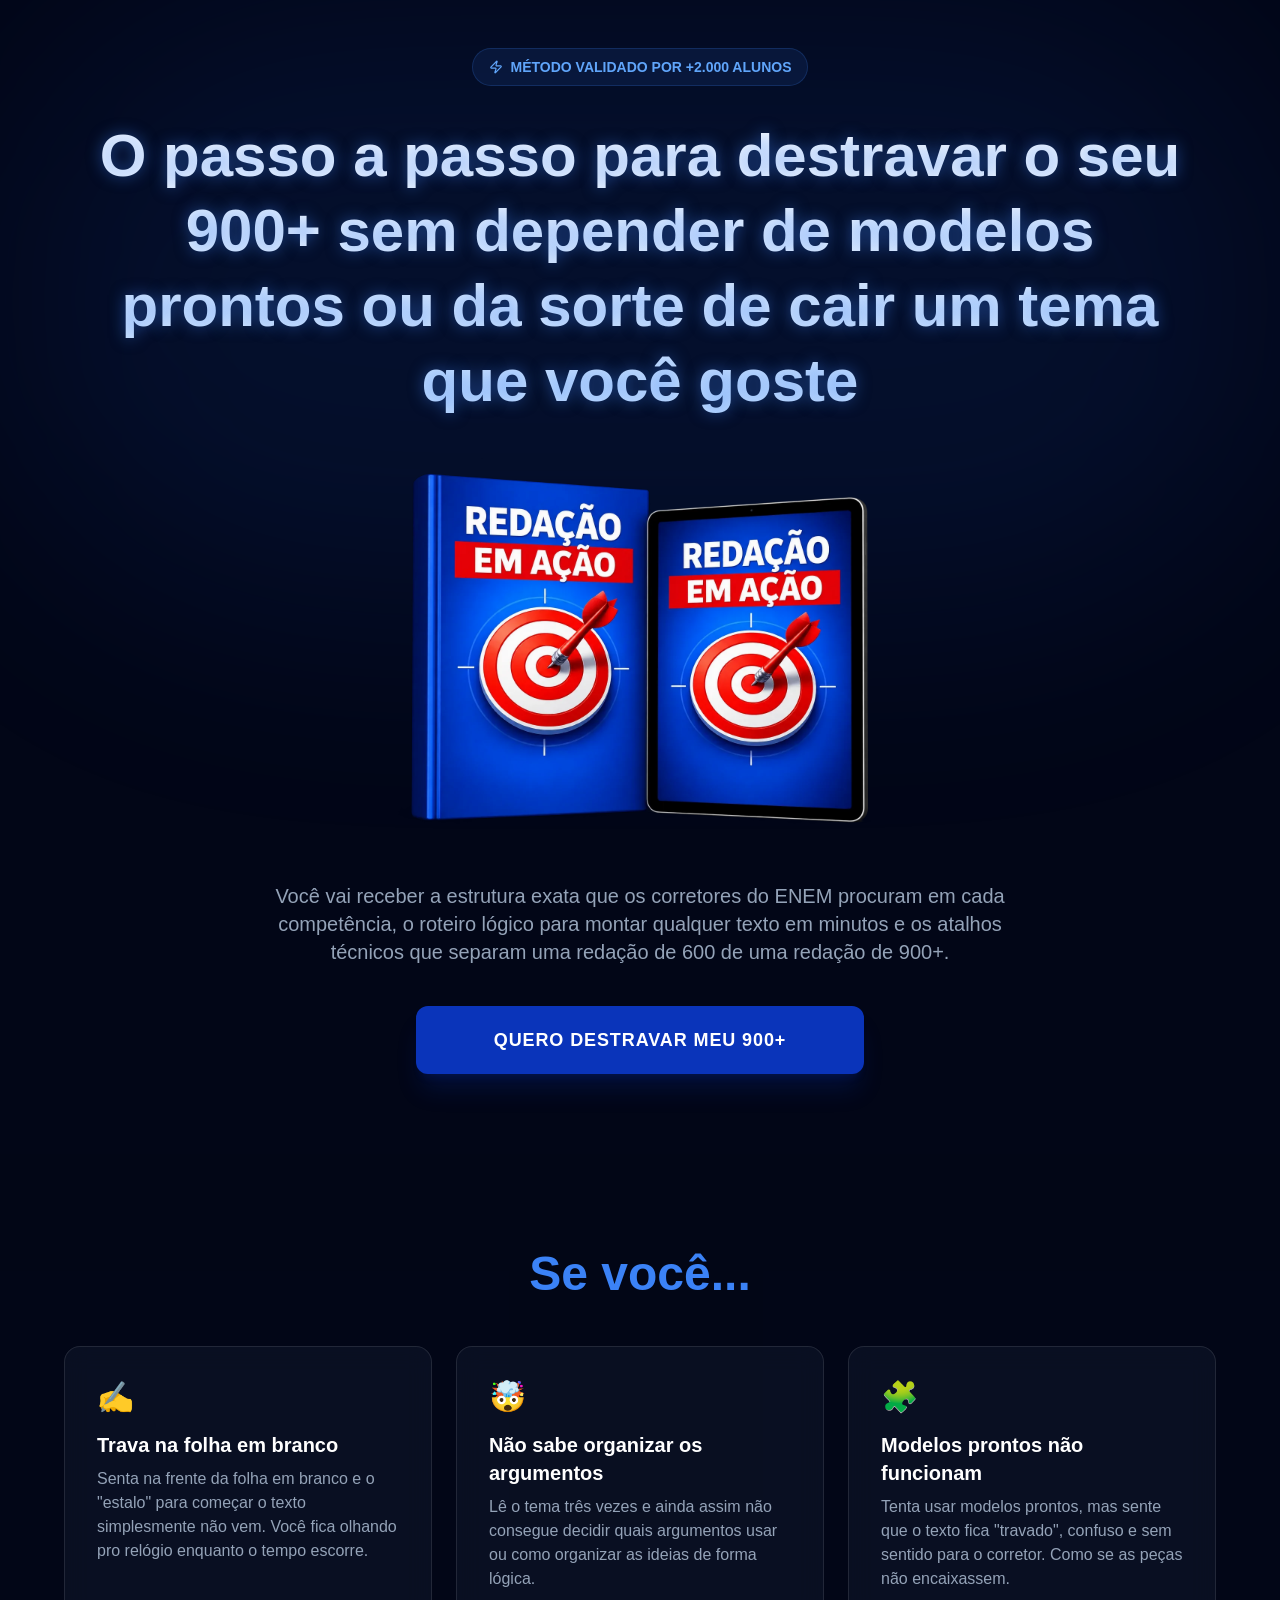
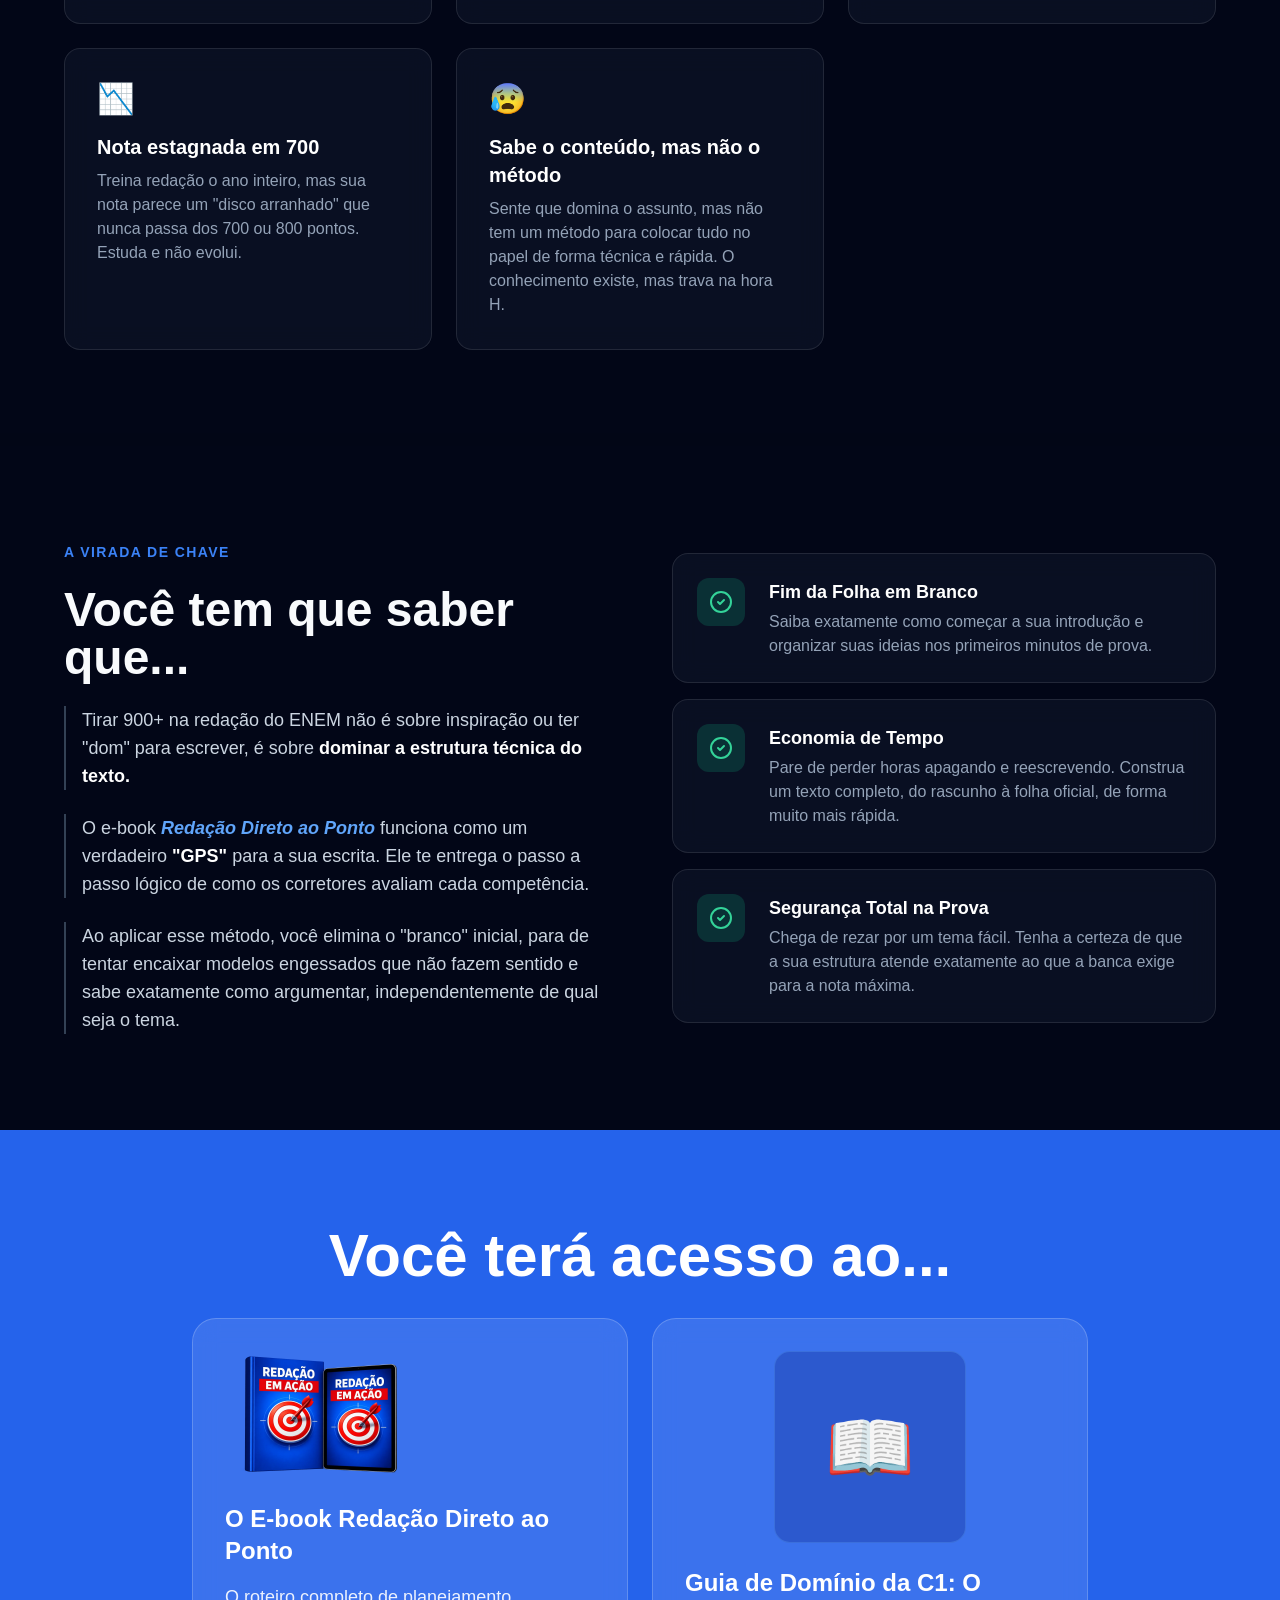
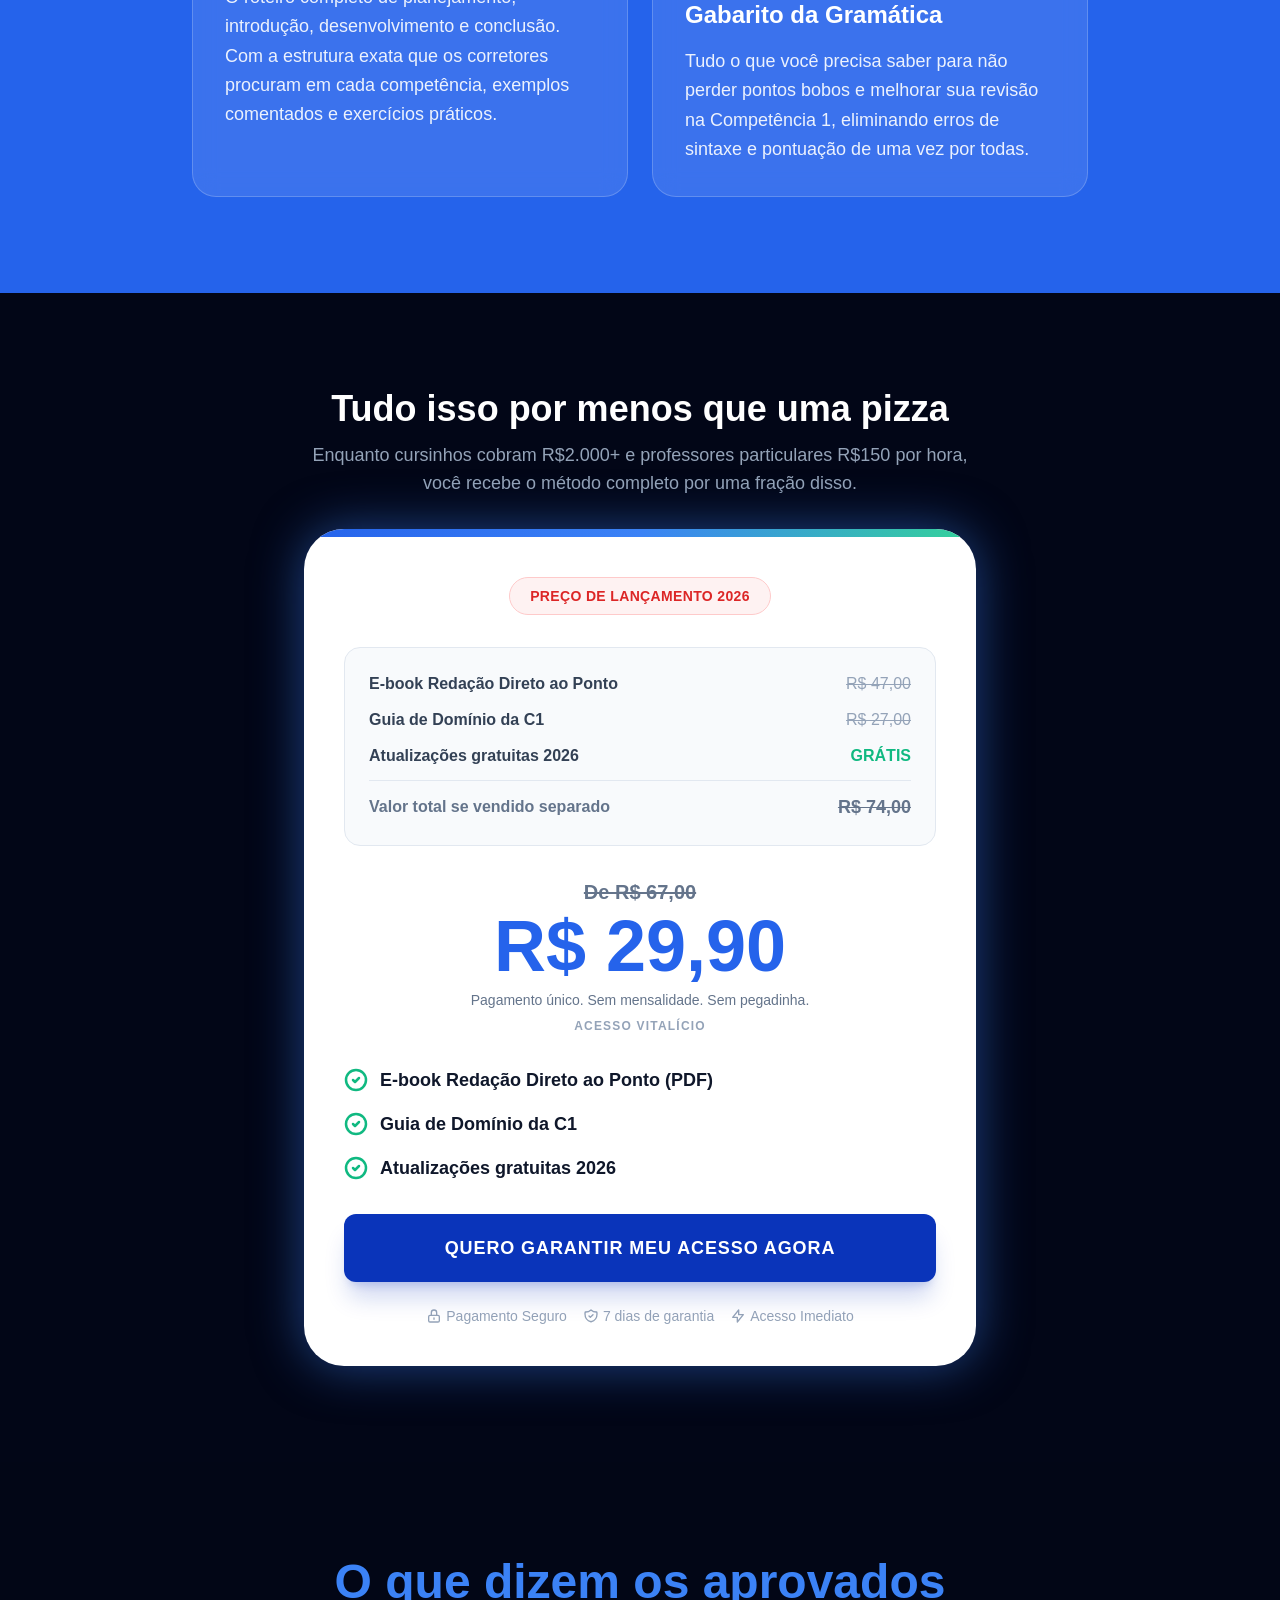
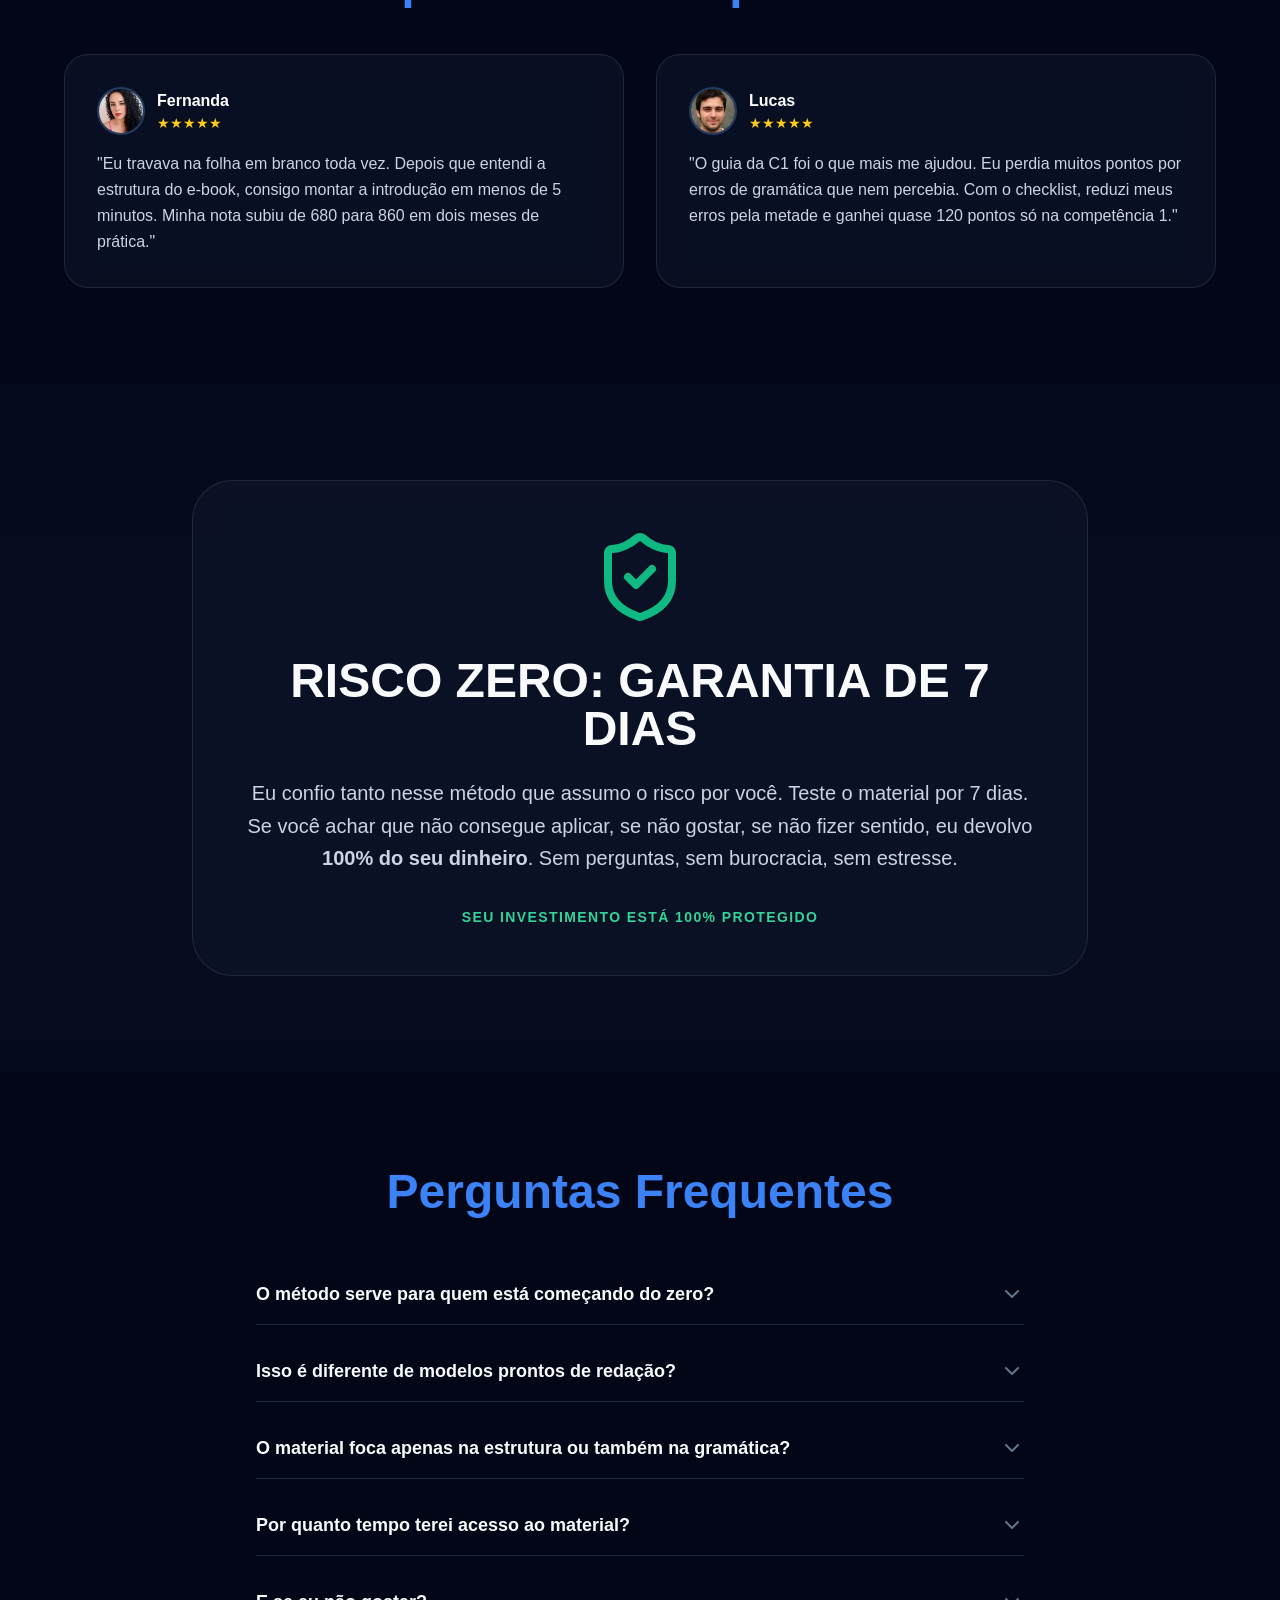
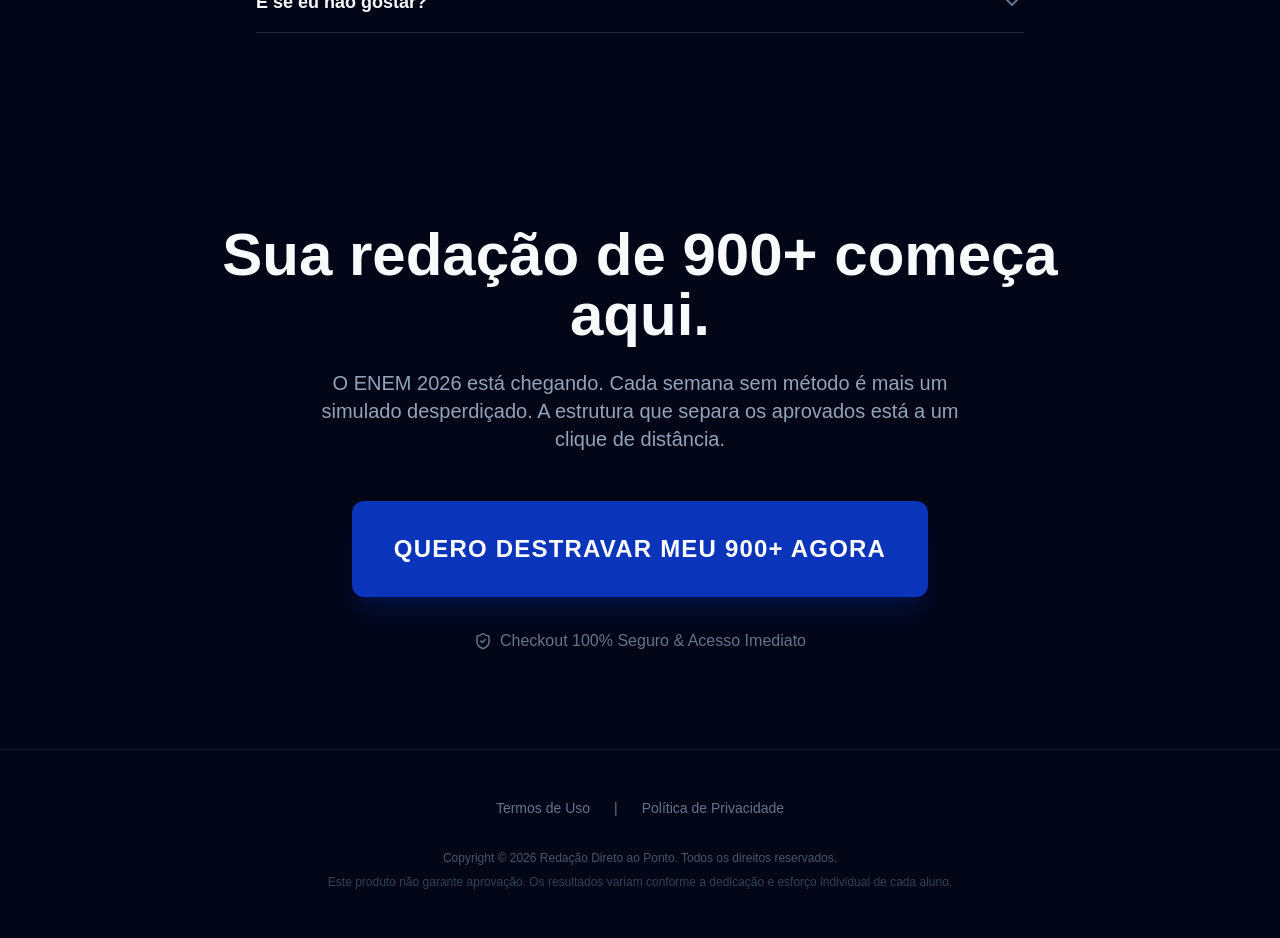
==== commit 6ce63fd8: "feat: ajustar ticket para R$ 29,90, remover comunidade whatsapp e adicionar fotos otimizadas dos dep" ====
--- a/index.html
+++ b/index.html
@@ -139,22 +139,6 @@
   </div>
 </section>
 
-<!-- ===== BÔNUS EXCLUSIVO ===== -->
-<section class="py-24 px-4 bg-slate-950">
-  <div class="max-w-6xl mx-auto">
-    <div class="relative p-12 rounded-[40px] bg-gradient-to-br from-blue-900/40 to-slate-950 border border-blue-500/30 overflow-hidden text-center">
-      <div class="absolute top-0 right-0 p-4 bg-yellow-500 text-slate-950 font-black text-sm uppercase rounded-bl-3xl">BÔNUS EXCLUSIVO</div>
-      <svg class="lucide lucide-users mx-auto text-blue-400 w-16 h-16 mb-6" fill="none" height="24" stroke="currentColor" stroke-linecap="round" stroke-linejoin="round" stroke-width="2" viewBox="0 0 24 24" width="24" xmlns="http://www.w3.org/2000/svg"><path d="M16 21v-2a4 4 0 0 0-4-4H6a4 4 0 0 0-4 4v2"></path><circle cx="9" cy="7" r="4"></circle><path d="M22 21v-2a4 4 0 0 0-3-3.87"></path><path d="M16 3.13a4 4 0 0 1 0 7.75"></path></svg>
-      <h2 class="text-3xl md:text-5xl font-black mb-4">Comunidade de Elite no WhatsApp</h2>
-      <p class="text-xl text-slate-300 max-w-3xl mx-auto mb-8">Acesso ao grupo exclusivo de alunos para tirar dúvidas, trocar experiências e receber atualizações diretas sobre o método. Você não vai estudar sozinho.</p>
-      <div class="inline-flex items-center gap-2 bg-emerald-500/10 text-emerald-400 px-6 py-2 rounded-full font-bold">
-        <svg class="lucide lucide-circle-check" fill="none" height="18" stroke="currentColor" stroke-linecap="round" stroke-linejoin="round" stroke-width="2" viewBox="0 0 24 24" width="18" xmlns="http://www.w3.org/2000/svg"><circle cx="12" cy="12" r="10"></circle><path d="m9 12 2 2 4-4"></path></svg>
-        Incluído gratuitamente no seu acesso
-      </div>
-    </div>
-  </div>
-</section>
-
 <!-- ===== CARD DE OFERTA (HORMOZI GRAND SLAM) ===== -->
 <section class="py-24 px-4" id="pricing">
   <div class="max-w-2xl mx-auto">
@@ -180,25 +164,21 @@
           <span class="text-slate-400 line-through">R$ 27,00</span>
         </div>
         <div class="flex justify-between items-center">
-          <span class="font-bold text-slate-700">Comunidade de Elite (WhatsApp)</span>
-          <span class="text-slate-400 line-through">R$ 14,00</span>
-        </div>
-        <div class="flex justify-between items-center">
           <span class="font-bold text-slate-700">Atualizações gratuitas 2026</span>
           <span class="text-emerald-500 font-bold">GRÁTIS</span>
         </div>
         <div class="border-t border-slate-200 pt-3 mt-3">
           <div class="flex justify-between items-center">
             <span class="font-bold text-slate-500">Valor total se vendido separado</span>
-            <span class="font-bold text-slate-500 line-through text-lg">R$ 88,00</span>
+            <span class="font-bold text-slate-500 line-through text-lg">R$ 74,00</span>
           </div>
         </div>
       </div>
 
       <!-- Preço -->
       <div class="text-center mb-8">
-        <p class="font-bold text-slate-500 line-through text-xl mb-1">De R$ 87,99</p>
-        <h2 class="text-6xl md:text-7xl font-black text-blue-600 mb-2">R$ 39,90</h2>
+        <p class="font-bold text-slate-500 line-through text-xl mb-1">De R$ 67,00</p>
+        <h2 class="text-6xl md:text-7xl font-black text-blue-600 mb-2">R$ 29,90</h2>
         <p class="text-slate-500 text-sm">Pagamento único. Sem mensalidade. Sem pegadinha.</p>
         <p class="font-bold text-slate-400 mt-2 uppercase tracking-widest text-xs">Acesso Vitalício</p>
       </div>
@@ -215,10 +195,6 @@
         </div>
         <div class="flex items-center gap-3 font-bold text-lg">
           <svg class="w-6 h-6 text-emerald-500 flex-shrink-0" fill="none" stroke="currentColor" stroke-width="2.5" viewBox="0 0 24 24"><path stroke-linecap="round" stroke-linejoin="round" d="m9 12 2 2 4-4"></path><circle cx="12" cy="12" r="10"></circle></svg>
-          <span>Comunidade de Elite no WhatsApp</span>
-        </div>
-        <div class="flex items-center gap-3 font-bold text-lg">
-          <svg class="w-6 h-6 text-emerald-500 flex-shrink-0" fill="none" stroke="currentColor" stroke-width="2.5" viewBox="0 0 24 24"><path stroke-linecap="round" stroke-linejoin="round" d="m9 12 2 2 4-4"></path><circle cx="12" cy="12" r="10"></circle></svg>
           <span>Atualizações gratuitas 2026</span>
         </div>
       </div>
@@ -255,9 +231,11 @@
 
       <div class="bg-glass p-8 rounded-3xl border border-slate-800">
         <div class="flex items-center gap-3 mb-4">
-          <div class="w-10 h-10 rounded-full bg-blue-500/20 flex items-center justify-center text-blue-400 font-bold">M</div>
-          <div>
-            <p class="font-bold text-white">Mariana S.</p>
+          <div class="w-12 h-12 rounded-full overflow-hidden flex-shrink-0 border-2 border-blue-400/30">
+            <img src="assets/images/fernanda.webp" alt="Fernanda" class="w-full h-full object-cover block" loading="lazy">
+          </div>
+          <div>
+            <p class="font-bold text-white">Fernanda</p>
             <div class="flex gap-0.5 text-yellow-400 text-sm">★★★★★</div>
           </div>
         </div>
@@ -266,9 +244,11 @@
 
       <div class="bg-glass p-8 rounded-3xl border border-slate-800">
         <div class="flex items-center gap-3 mb-4">
-          <div class="w-10 h-10 rounded-full bg-blue-500/20 flex items-center justify-center text-blue-400 font-bold">P</div>
-          <div>
-            <p class="font-bold text-white">Pedro L.</p>
+          <div class="w-12 h-12 rounded-full overflow-hidden flex-shrink-0 border-2 border-blue-400/30">
+            <img src="assets/images/lucas.webp" alt="Lucas" class="w-full h-full object-cover block" loading="lazy">
+          </div>
+          <div>
+            <p class="font-bold text-white">Lucas</p>
             <div class="flex gap-0.5 text-yellow-400 text-sm">★★★★★</div>
           </div>
         </div>
--- a/lp-base.css
+++ b/lp-base.css
@@ -97,3 +97,7 @@
 
 /* Offer card value stack styling */
 #pricing .bg-slate-50 { border: 1px solid rgb(226 232 240); }
+
+.w-12 { width: 3rem; }
+.h-12 { height: 3rem; }
+.border-2 { border-width: 2px; }
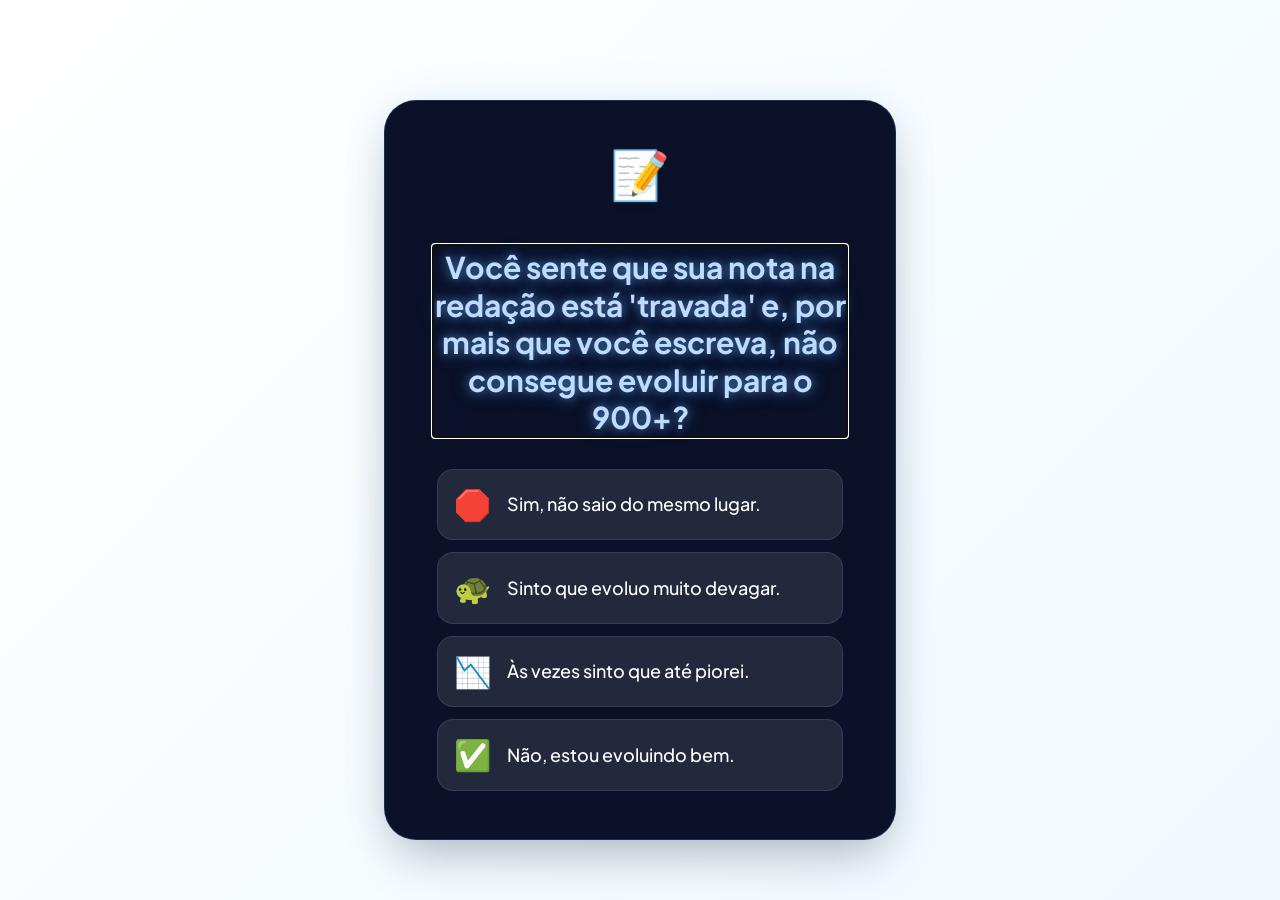
==== commit 23a77731: "fix: restaurar funil completo (Quiz index.html + VSL + audio + assets) e unificar com LP otimizada (" ====
--- a/index.html
+++ b/index.html
@@ -1,348 +1,21 @@
 <!doctype html>
-<html lang="pt-BR"><head><meta charset="UTF-8"><meta name="viewport" content="width=device-width, initial-scale=1"><meta name="description" content="O passo a passo para destravar o seu 900+ na redação do ENEM sem depender de modelos prontos ou da sorte de cair um tema que você goste."><meta name="referrer" content="no-referrer"><title>Redação Direto ao Ponto</title><link rel="icon" href="assets/favicon.ico"><link rel="stylesheet" href="lp.css"><link rel="stylesheet" href="lp-base.css"><script src="lp-config.js" defer></script><script src="lp.js" defer></script><script src="shield.js" defer></script></head><body><div class="min-h-screen">
-
-<!-- ===== HERO ===== -->
-<header class="relative overflow-visible pt-12 pb-20 px-4 md:px-0">
-  <div class="absolute top-0 left-1/2 -translate-x-1/2 w-full h-[600px] bg-blue-600/10 blur-[120px] rounded-full -z-10"></div>
-  <div class="max-w-6xl mx-auto text-center">
-    <div class="inline-flex items-center gap-2 px-4 py-2 rounded-full bg-blue-500/10 border border-blue-500/20 text-blue-400 text-xs md:text-sm font-bold mb-6 animate-pulse-slow">
-      <svg class="lucide lucide-zap" fill="none" height="14" stroke="currentColor" stroke-linecap="round" stroke-linejoin="round" stroke-width="2" viewBox="0 0 24 24" width="14" xmlns="http://www.w3.org/2000/svg"><path d="M4 14a1 1 0 0 1-.78-1.63l9.9-10.2a.5.5 0 0 1 .86.46l-1.92 6.02A1 1 0 0 0 13 10h7a1 1 0 0 1 .78 1.63l-9.9 10.2a.5.5 0 0 1-.86-.46l1.92-6.02A1 1 0 0 0 11 14z"></path></svg>
-      MÉTODO VALIDADO POR +2.000 ALUNOS
-    </div>
-    <div class="mb-8 px-2">
-      <h1 class="text-3xl md:text-6xl font-black leading-[1.15] md:leading-tight bg-clip-text text-transparent bg-gradient-to-b from-white to-blue-200 glow-blue py-2">O passo a passo para destravar o seu 900+ sem depender de modelos prontos ou da sorte de cair um tema que você goste</h1>
-    </div>
-    <div class="flex justify-center mb-10 overflow-hidden">
-      <img alt="E-book Redação Direto ao Ponto" class="w-full max-w-xl object-contain block mx-auto" decoding="async" fetchpriority="high" loading="eager" src="assets/images/produto.webp"/>
-    </div>
-    <p class="text-base md:text-xl text-slate-400 max-w-3xl mx-auto mb-10 px-2 md:px-0">Você vai receber a estrutura exata que os corretores do ENEM procuram em cada competência, o roteiro lógico para montar qualquer texto em minutos e os atalhos técnicos que separam uma redação de 600 de uma redação de 900+.</p>
-    <div class="flex justify-center">
-      <a class="inline-block w-full py-5 px-8 rounded-xl font-extrabold text-lg uppercase tracking-wider transition-all transform hover:scale-105 active:scale-95 shadow-xl text-center cursor-pointer no-underline bg-[#0A34BA] text-white hover:bg-[#0A34BA]/90 shadow-[#0A34BA]/20 max-w-md" href="#pricing">QUERO DESTRAVAR MEU 900+</a>
-    </div>
-  </div>
-</header>
-
-<!-- ===== SE VOCÊ... (DOR) ===== -->
-<section class="py-24 px-4 bg-slate-950/50">
-  <div class="max-w-6xl mx-auto">
-    <div class="text-center mb-12">
-      <h2 class="text-3xl md:text-5xl font-black mb-4 text-blue-500">Se você...</h2>
-    </div>
-    <div class="grid md:grid-cols-2 lg:grid-cols-3 gap-6">
-
-      <div class="bg-glass p-8 rounded-2xl border-l-4 border-blue-500 hover:border-blue-400 transition-all hover:bg-slate-900/50">
-        <div class="text-3xl mb-4">✍️</div>
-        <h3 class="text-xl font-bold text-white mb-2">Trava na folha em branco</h3>
-        <p class="text-slate-400">Senta na frente da folha em branco e o "estalo" para começar o texto simplesmente não vem. Você fica olhando pro relógio enquanto o tempo escorre.</p>
-      </div>
-
-      <div class="bg-glass p-8 rounded-2xl border-l-4 border-blue-500 hover:border-blue-400 transition-all hover:bg-slate-900/50">
-        <div class="text-3xl mb-4">🤯</div>
-        <h3 class="text-xl font-bold text-white mb-2">Não sabe organizar os argumentos</h3>
-        <p class="text-slate-400">Lê o tema três vezes e ainda assim não consegue decidir quais argumentos usar ou como organizar as ideias de forma lógica.</p>
-      </div>
-
-      <div class="bg-glass p-8 rounded-2xl border-l-4 border-blue-500 hover:border-blue-400 transition-all hover:bg-slate-900/50">
-        <div class="text-3xl mb-4">🧩</div>
-        <h3 class="text-xl font-bold text-white mb-2">Modelos prontos não funcionam</h3>
-        <p class="text-slate-400">Tenta usar modelos prontos, mas sente que o texto fica "travado", confuso e sem sentido para o corretor. Como se as peças não encaixassem.</p>
-      </div>
-
-      <div class="bg-glass p-8 rounded-2xl border-l-4 border-blue-500 hover:border-blue-400 transition-all hover:bg-slate-900/50">
-        <div class="text-3xl mb-4">📉</div>
-        <h3 class="text-xl font-bold text-white mb-2">Nota estagnada em 700</h3>
-        <p class="text-slate-400">Treina redação o ano inteiro, mas sua nota parece um "disco arranhado" que nunca passa dos 700 ou 800 pontos. Estuda e não evolui.</p>
-      </div>
-
-      <div class="bg-glass p-8 rounded-2xl border-l-4 border-blue-500 hover:border-blue-400 transition-all hover:bg-slate-900/50">
-        <div class="text-3xl mb-4">😰</div>
-        <h3 class="text-xl font-bold text-white mb-2">Sabe o conteúdo, mas não o método</h3>
-        <p class="text-slate-400">Sente que domina o assunto, mas não tem um método para colocar tudo no papel de forma técnica e rápida. O conhecimento existe, mas trava na hora H.</p>
-      </div>
-
-    </div>
-  </div>
-</section>
-
-<!-- ===== A VIRADA DE CHAVE ===== -->
-<section class="py-24 px-4 overflow-hidden">
-  <div class="max-w-6xl mx-auto">
-    <div class="flex flex-col lg:flex-row items-center gap-16">
-      <div class="lg:w-1/2 space-y-6">
-        <h3 class="text-blue-500 font-bold uppercase tracking-widest text-sm">A VIRADA DE CHAVE</h3>
-        <h2 class="text-4xl md:text-5xl font-black mb-4 leading-tight">Você tem que saber que...</h2>
-        <div class="space-y-6 text-lg text-slate-300">
-          <p class="border-l-2 border-slate-700 pl-4">Tirar 900+ na redação do ENEM não é sobre inspiração ou ter "dom" para escrever, é sobre <strong class="text-white">dominar a estrutura técnica do texto.</strong></p>
-          <p class="border-l-2 border-slate-700 pl-4">O e-book <span class="text-blue-400 font-bold italic">Redação Direto ao Ponto</span> funciona como um verdadeiro <strong class="text-white">"GPS"</strong> para a sua escrita. Ele te entrega o passo a passo lógico de como os corretores avaliam cada competência.</p>
-          <p class="border-l-2 border-slate-700 pl-4">Ao aplicar esse método, você elimina o "branco" inicial, para de tentar encaixar modelos engessados que não fazem sentido e sabe exatamente como argumentar, independentemente de qual seja o tema.</p>
-        </div>
-      </div>
-      <div class="lg:w-1/2 grid grid-cols-1 gap-4">
-
-        <div class="flex gap-6 p-6 bg-glass rounded-2xl hover:scale-105 transition-transform duration-300">
-          <div class="flex-shrink-0 w-12 h-12 bg-emerald-500/20 rounded-xl flex items-center justify-center">
-            <svg class="w-6 h-6 text-emerald-400" fill="none" stroke="currentColor" stroke-width="2" viewBox="0 0 24 24"><path stroke-linecap="round" stroke-linejoin="round" d="m9 12 2 2 4-4"></path><circle cx="12" cy="12" r="10"></circle></svg>
-          </div>
-          <div>
-            <h4 class="font-bold text-white text-lg mb-1">Fim da Folha em Branco</h4>
-            <p class="text-slate-400">Saiba exatamente como começar a sua introdução e organizar suas ideias nos primeiros minutos de prova.</p>
-          </div>
-        </div>
-
-        <div class="flex gap-6 p-6 bg-glass rounded-2xl hover:scale-105 transition-transform duration-300">
-          <div class="flex-shrink-0 w-12 h-12 bg-emerald-500/20 rounded-xl flex items-center justify-center">
-            <svg class="w-6 h-6 text-emerald-400" fill="none" stroke="currentColor" stroke-width="2" viewBox="0 0 24 24"><path stroke-linecap="round" stroke-linejoin="round" d="m9 12 2 2 4-4"></path><circle cx="12" cy="12" r="10"></circle></svg>
-          </div>
-          <div>
-            <h4 class="font-bold text-white text-lg mb-1">Economia de Tempo</h4>
-            <p class="text-slate-400">Pare de perder horas apagando e reescrevendo. Construa um texto completo, do rascunho à folha oficial, de forma muito mais rápida.</p>
-          </div>
-        </div>
-
-        <div class="flex gap-6 p-6 bg-glass rounded-2xl hover:scale-105 transition-transform duration-300">
-          <div class="flex-shrink-0 w-12 h-12 bg-emerald-500/20 rounded-xl flex items-center justify-center">
-            <svg class="w-6 h-6 text-emerald-400" fill="none" stroke="currentColor" stroke-width="2" viewBox="0 0 24 24"><path stroke-linecap="round" stroke-linejoin="round" d="m9 12 2 2 4-4"></path><circle cx="12" cy="12" r="10"></circle></svg>
-          </div>
-          <div>
-            <h4 class="font-bold text-white text-lg mb-1">Segurança Total na Prova</h4>
-            <p class="text-slate-400">Chega de rezar por um tema fácil. Tenha a certeza de que a sua estrutura atende exatamente ao que a banca exige para a nota máxima.</p>
-          </div>
-        </div>
-
-      </div>
-    </div>
-  </div>
-</section>
-
-<!-- ===== O QUE VOCÊ RECEBE ===== -->
-<section class="py-24 px-4 bg-blue-600">
-  <div class="max-w-4xl mx-auto text-center text-white">
-    <h2 class="text-4xl md:text-6xl font-black mb-8">Você terá acesso ao...</h2>
-    <div class="grid md:grid-cols-2 gap-6">
-      <div class="bg-white/10 backdrop-blur-md rounded-3xl p-8 border border-white/20 text-left">
-        <div class="flex justify-center mb-6">
-          <img alt="E-book Redação Direto ao Ponto" class="w-48 h-auto object-contain block" decoding="async" loading="lazy" src="assets/images/produto.webp"/>
-        </div>
-        <h3 class="text-2xl font-bold mb-4">O E-book Redação Direto ao Ponto</h3>
-        <p class="text-lg opacity-90 leading-relaxed">O roteiro completo de planejamento, introdução, desenvolvimento e conclusão. Com a estrutura exata que os corretores procuram em cada competência, exemplos comentados e exercícios práticos.</p>
-      </div>
-      <div class="bg-white/10 backdrop-blur-md rounded-3xl p-8 border border-white/20 text-left">
-        <div class="flex justify-center mb-6">
-          <div class="w-48 h-48 bg-blue-800/50 rounded-2xl flex items-center justify-center border border-blue-400/30">
-            <span class="text-7xl">📖</span>
-          </div>
-        </div>
-        <h3 class="text-2xl font-bold mb-4">Guia de Domínio da C1: O Gabarito da Gramática</h3>
-        <p class="text-lg opacity-90 leading-relaxed">Tudo o que você precisa saber para não perder pontos bobos e melhorar sua revisão na Competência 1, eliminando erros de sintaxe e pontuação de uma vez por todas.</p>
-      </div>
-    </div>
-  </div>
-</section>
-
-<!-- ===== CARD DE OFERTA (HORMOZI GRAND SLAM) ===== -->
-<section class="py-24 px-4" id="pricing">
-  <div class="max-w-2xl mx-auto">
-    <div class="text-center mb-8">
-      <h2 class="text-3xl md:text-4xl font-black text-white mb-3">Tudo isso por menos que uma pizza</h2>
-      <p class="text-slate-400 text-lg">Enquanto cursinhos cobram R$2.000+ e professores particulares R$150 por hora, você recebe o método completo por uma fração disso.</p>
-    </div>
-    <div class="relative bg-white text-slate-900 rounded-[40px] p-10 shadow-[0_0_50px_rgba(59,130,246,0.5)] overflow-hidden">
-      <div class="absolute top-0 left-0 w-full h-2 bg-gradient-to-r from-blue-600 via-blue-500 to-emerald-400"></div>
-
-      <div class="text-center mb-8 pt-2">
-        <p class="inline-block bg-red-50 text-red-600 px-5 py-2 rounded-full text-sm font-bold border border-red-200 uppercase tracking-wide">Preço de lançamento 2026</p>
-      </div>
-
-      <!-- Stack de Valor -->
-      <div class="bg-slate-50 rounded-2xl p-6 mb-8 space-y-3">
-        <div class="flex justify-between items-center">
-          <span class="font-bold text-slate-700">E-book Redação Direto ao Ponto</span>
-          <span class="text-slate-400 line-through">R$ 47,00</span>
-        </div>
-        <div class="flex justify-between items-center">
-          <span class="font-bold text-slate-700">Guia de Domínio da C1</span>
-          <span class="text-slate-400 line-through">R$ 27,00</span>
-        </div>
-        <div class="flex justify-between items-center">
-          <span class="font-bold text-slate-700">Atualizações gratuitas 2026</span>
-          <span class="text-emerald-500 font-bold">GRÁTIS</span>
-        </div>
-        <div class="border-t border-slate-200 pt-3 mt-3">
-          <div class="flex justify-between items-center">
-            <span class="font-bold text-slate-500">Valor total se vendido separado</span>
-            <span class="font-bold text-slate-500 line-through text-lg">R$ 74,00</span>
-          </div>
-        </div>
-      </div>
-
-      <!-- Preço -->
-      <div class="text-center mb-8">
-        <p class="font-bold text-slate-500 line-through text-xl mb-1">De R$ 67,00</p>
-        <h2 class="text-6xl md:text-7xl font-black text-blue-600 mb-2">R$ 29,90</h2>
-        <p class="text-slate-500 text-sm">Pagamento único. Sem mensalidade. Sem pegadinha.</p>
-        <p class="font-bold text-slate-400 mt-2 uppercase tracking-widest text-xs">Acesso Vitalício</p>
-      </div>
-
-      <!-- Checklist de Entrega -->
-      <div class="space-y-4 mb-8">
-        <div class="flex items-center gap-3 font-bold text-lg">
-          <svg class="w-6 h-6 text-emerald-500 flex-shrink-0" fill="none" stroke="currentColor" stroke-width="2.5" viewBox="0 0 24 24"><path stroke-linecap="round" stroke-linejoin="round" d="m9 12 2 2 4-4"></path><circle cx="12" cy="12" r="10"></circle></svg>
-          <span>E-book Redação Direto ao Ponto (PDF)</span>
-        </div>
-        <div class="flex items-center gap-3 font-bold text-lg">
-          <svg class="w-6 h-6 text-emerald-500 flex-shrink-0" fill="none" stroke="currentColor" stroke-width="2.5" viewBox="0 0 24 24"><path stroke-linecap="round" stroke-linejoin="round" d="m9 12 2 2 4-4"></path><circle cx="12" cy="12" r="10"></circle></svg>
-          <span>Guia de Domínio da C1</span>
-        </div>
-        <div class="flex items-center gap-3 font-bold text-lg">
-          <svg class="w-6 h-6 text-emerald-500 flex-shrink-0" fill="none" stroke="currentColor" stroke-width="2.5" viewBox="0 0 24 24"><path stroke-linecap="round" stroke-linejoin="round" d="m9 12 2 2 4-4"></path><circle cx="12" cy="12" r="10"></circle></svg>
-          <span>Atualizações gratuitas 2026</span>
-        </div>
-      </div>
-
-      <!-- CTA -->
-      <a class="inline-block w-full py-5 px-8 rounded-xl font-extrabold text-lg uppercase tracking-wider transition-all transform hover:scale-105 active:scale-95 shadow-xl text-center cursor-pointer no-underline bg-[#0A34BA] text-white hover:bg-[#0A34BA]/90 shadow-[#0A34BA]/20 mb-4" data-checkout="" href="[SEU_LINK_AQUI]">QUERO GARANTIR MEU ACESSO AGORA</a>
-
-      <!-- Segurança -->
-      <div class="flex items-center justify-center gap-4 text-sm text-slate-400 mt-2">
-        <div class="flex items-center gap-1">
-          <svg class="w-4 h-4" fill="none" stroke="currentColor" stroke-width="2" viewBox="0 0 24 24"><path stroke-linecap="round" stroke-linejoin="round" d="M12 15v2m-6 4h12a2 2 0 0 0 2-2v-6a2 2 0 0 0-2-2H6a2 2 0 0 0-2 2v6a2 2 0 0 0 2 2zm10-10V7a4 4 0 0 0-8 0v4h8z"></path></svg>
-          Pagamento Seguro
-        </div>
-        <div class="flex items-center gap-1">
-          <svg class="w-4 h-4" fill="none" stroke="currentColor" stroke-width="2" viewBox="0 0 24 24"><path stroke-linecap="round" stroke-linejoin="round" d="M9 12l2 2 4-4m5.618-4.016A11.955 11.955 0 0 1 12 2.944a11.955 11.955 0 0 1-8.618 3.04A12.02 12.02 0 0 0 3 9c0 5.591 3.824 10.29 9 11.622 5.176-1.332 9-6.03 9-11.622 0-1.042-.133-2.052-.382-3.016z"></path></svg>
-          7 dias de garantia
-        </div>
-        <div class="flex items-center gap-1">
-          <svg class="w-4 h-4" fill="none" stroke="currentColor" stroke-width="2" viewBox="0 0 24 24"><path stroke-linecap="round" stroke-linejoin="round" d="M13 10V3L4 14h7v7l9-11h-7z"></path></svg>
-          Acesso Imediato
-        </div>
-      </div>
-    </div>
-  </div>
-</section>
-
-<!-- ===== DEPOIMENTOS ===== -->
-<section class="py-24 px-4 bg-slate-950/50">
-  <div class="max-w-6xl mx-auto">
-    <div class="text-center mb-12">
-      <h2 class="text-3xl md:text-5xl font-black mb-4 text-blue-500">O que dizem os aprovados</h2>
-    </div>
-    <div class="grid md:grid-cols-2 gap-8">
-
-      <div class="bg-glass p-8 rounded-3xl border border-slate-800">
-        <div class="flex items-center gap-3 mb-4">
-          <div class="w-12 h-12 rounded-full overflow-hidden flex-shrink-0 border-2 border-blue-400/30">
-            <img src="assets/images/fernanda.webp" alt="Fernanda" class="w-full h-full object-cover block" loading="lazy">
-          </div>
-          <div>
-            <p class="font-bold text-white">Fernanda</p>
-            <div class="flex gap-0.5 text-yellow-400 text-sm">★★★★★</div>
-          </div>
-        </div>
-        <p class="text-slate-300 leading-relaxed">"Eu travava na folha em branco toda vez. Depois que entendi a estrutura do e-book, consigo montar a introdução em menos de 5 minutos. Minha nota subiu de 680 para 860 em dois meses de prática."</p>
-      </div>
-
-      <div class="bg-glass p-8 rounded-3xl border border-slate-800">
-        <div class="flex items-center gap-3 mb-4">
-          <div class="w-12 h-12 rounded-full overflow-hidden flex-shrink-0 border-2 border-blue-400/30">
-            <img src="assets/images/lucas.webp" alt="Lucas" class="w-full h-full object-cover block" loading="lazy">
-          </div>
-          <div>
-            <p class="font-bold text-white">Lucas</p>
-            <div class="flex gap-0.5 text-yellow-400 text-sm">★★★★★</div>
-          </div>
-        </div>
-        <p class="text-slate-300 leading-relaxed">"O guia da C1 foi o que mais me ajudou. Eu perdia muitos pontos por erros de gramática que nem percebia. Com o checklist, reduzi meus erros pela metade e ganhei quase 120 pontos só na competência 1."</p>
-      </div>
-
-    </div>
-  </div>
-</section>
-
-<!-- ===== GARANTIA ===== -->
-<section class="py-24 px-4 bg-slate-900/30">
-  <div class="max-w-4xl mx-auto text-center bg-glass p-12 rounded-[40px] border border-blue-500/20">
-    <svg class="lucide lucide-shield-check mx-auto w-24 h-24 text-emerald-500 mb-8" fill="none" height="24" stroke="currentColor" stroke-linecap="round" stroke-linejoin="round" stroke-width="2" viewBox="0 0 24 24" width="24" xmlns="http://www.w3.org/2000/svg"><path d="M20 13c0 5-3.5 7.5-7.66 8.95a1 1 0 0 1-.67-.01C7.5 20.5 4 18 4 13V6a1 1 0 0 1 1-1c2 0 4.5-1.2 6.24-2.72a1.17 1.17 0 0 1 1.52 0C14.51 3.81 17 5 19 5a1 1 0 0 1 1 1z"></path><path d="m9 12 2 2 4-4"></path></svg>
-    <h2 class="text-3xl md:text-5xl font-black mb-6 uppercase">Risco Zero: Garantia de 7 Dias</h2>
-    <p class="text-xl text-slate-300 leading-relaxed mb-8">Eu confio tanto nesse método que assumo o risco por você. Teste o material por 7 dias. Se você achar que não consegue aplicar, se não gostar, se não fizer sentido, eu devolvo <strong>100% do seu dinheiro</strong>. Sem perguntas, sem burocracia, sem estresse.</p>
-    <p class="text-emerald-400 font-bold uppercase tracking-widest text-sm">Seu investimento está 100% protegido</p>
-  </div>
-</section>
-
-<!-- ===== FAQ ===== -->
-<section class="py-24 px-4">
-  <div class="max-w-3xl mx-auto">
-    <div class="text-center mb-12">
-      <h2 class="text-3xl md:text-5xl font-black mb-4 text-blue-500">Perguntas Frequentes</h2>
-    </div>
-    <div class="space-y-4">
-      <details class="border-b border-slate-800 py-4">
-        <summary class="w-full flex justify-between items-center text-left hover:text-blue-400 transition-colors cursor-pointer">
-          <span class="font-bold text-lg">O método serve para quem está começando do zero?</span>
-          <svg class="lucide lucide-chevron-down text-slate-500 flex-shrink-0" fill="none" height="24" stroke="currentColor" stroke-linecap="round" stroke-linejoin="round" stroke-width="2" viewBox="0 0 24 24" width="24" xmlns="http://www.w3.org/2000/svg"><path d="m6 9 6 6 6-6"></path></svg>
-        </summary>
-        <div class="mt-3 text-slate-400 leading-relaxed animate-fadeIn">Sim, e na verdade é melhor começar pelo método certo do que criar vícios com modelos prontos. O e-book parte do planejamento da tese e dos argumentos, com exemplos comentados passo a passo.</div>
-      </details>
-      <details class="border-b border-slate-800 py-4">
-        <summary class="w-full flex justify-between items-center text-left hover:text-blue-400 transition-colors cursor-pointer">
-          <span class="font-bold text-lg">Isso é diferente de modelos prontos de redação?</span>
-          <svg class="lucide lucide-chevron-down text-slate-500 flex-shrink-0" fill="none" height="24" stroke="currentColor" stroke-linecap="round" stroke-linejoin="round" stroke-width="2" viewBox="0 0 24 24" width="24" xmlns="http://www.w3.org/2000/svg"><path d="m6 9 6 6 6-6"></path></svg>
-        </summary>
-        <div class="mt-3 text-slate-400 leading-relaxed animate-fadeIn">Completamente diferente. Modelos prontos te fazem decorar e travar quando o tema muda. O Redação Direto ao Ponto te ensina a construir a estrutura do zero, conectada ao tema. Funciona para qualquer assunto que cair na prova.</div>
-      </details>
-      <details class="border-b border-slate-800 py-4">
-        <summary class="w-full flex justify-between items-center text-left hover:text-blue-400 transition-colors cursor-pointer">
-          <span class="font-bold text-lg">O material foca apenas na estrutura ou também na gramática?</span>
-          <svg class="lucide lucide-chevron-down text-slate-500 flex-shrink-0" fill="none" height="24" stroke="currentColor" stroke-linecap="round" stroke-linejoin="round" stroke-width="2" viewBox="0 0 24 24" width="24" xmlns="http://www.w3.org/2000/svg"><path d="m6 9 6 6 6-6"></path></svg>
-        </summary>
-        <div class="mt-3 text-slate-400 leading-relaxed animate-fadeIn">Os dois. O e-book principal cobre estrutura, argumentação, coesão e proposta de intervenção. E o Guia de Domínio da C1 (bônus) é focado 100% na gramática e revisão que os corretores avaliam na competência 1.</div>
-      </details>
-      <details class="border-b border-slate-800 py-4">
-        <summary class="w-full flex justify-between items-center text-left hover:text-blue-400 transition-colors cursor-pointer">
-          <span class="font-bold text-lg">Por quanto tempo terei acesso ao material?</span>
-          <svg class="lucide lucide-chevron-down text-slate-500 flex-shrink-0" fill="none" height="24" stroke="currentColor" stroke-linecap="round" stroke-linejoin="round" stroke-width="2" viewBox="0 0 24 24" width="24" xmlns="http://www.w3.org/2000/svg"><path d="m6 9 6 6 6-6"></path></svg>
-        </summary>
-        <div class="mt-3 text-slate-400 leading-relaxed animate-fadeIn">Para sempre. O acesso é vitalício. Após a confirmação do pagamento, você recebe os PDFs e pode baixar, salvar e consultar quando quiser. As atualizações de 2026 também estão incluídas sem custo extra.</div>
-      </details>
-      <details class="border-b border-slate-800 py-4">
-        <summary class="w-full flex justify-between items-center text-left hover:text-blue-400 transition-colors cursor-pointer">
-          <span class="font-bold text-lg">E se eu não gostar?</span>
-          <svg class="lucide lucide-chevron-down text-slate-500 flex-shrink-0" fill="none" height="24" stroke="currentColor" stroke-linecap="round" stroke-linejoin="round" stroke-width="2" viewBox="0 0 24 24" width="24" xmlns="http://www.w3.org/2000/svg"><path d="m6 9 6 6 6-6"></path></svg>
-        </summary>
-        <div class="mt-3 text-slate-400 leading-relaxed animate-fadeIn">Você tem 7 dias para testar. Se por qualquer motivo achar que o material não serve para você, é só pedir o reembolso. Devolvemos 100% do valor, sem perguntas.</div>
-      </details>
-    </div>
-  </div>
-</section>
-
-<!-- ===== CTA FINAL ===== -->
-<section class="py-24 px-4 text-center">
-  <div class="max-w-4xl mx-auto">
-    <h2 class="text-4xl md:text-6xl font-black mb-6 leading-tight">Sua redação de 900+ começa aqui.</h2>
-    <p class="text-xl text-slate-400 mb-12 max-w-2xl mx-auto">O ENEM 2026 está chegando. Cada semana sem método é mais um simulado desperdiçado. A estrutura que separa os aprovados está a um clique de distância.</p>
-    <div class="flex justify-center">
-      <a class="inline-block w-full py-8 px-8 rounded-xl font-extrabold text-2xl uppercase tracking-wider transition-all transform hover:scale-105 active:scale-95 shadow-xl text-center cursor-pointer no-underline bg-[#0A34BA] text-white hover:bg-[#0A34BA]/90 shadow-[#0A34BA]/20 max-w-xl" href="#pricing">QUERO DESTRAVAR MEU 900+ AGORA</a>
-    </div>
-    <p class="mt-8 text-slate-500 flex items-center justify-center gap-2">
-      <svg class="lucide lucide-shield-check" fill="none" height="18" stroke="currentColor" stroke-linecap="round" stroke-linejoin="round" stroke-width="2" viewBox="0 0 24 24" width="18" xmlns="http://www.w3.org/2000/svg"><path d="M20 13c0 5-3.5 7.5-7.66 8.95a1 1 0 0 1-.67-.01C7.5 20.5 4 18 4 13V6a1 1 0 0 1 1-1c2 0 4.5-1.2 6.24-2.72a1.17 1.17 0 0 1 1.52 0C14.51 3.81 17 5 19 5a1 1 0 0 1 1 1z"></path><path d="m9 12 2 2 4-4"></path></svg>
-      Checkout 100% Seguro &amp; Acesso Imediato
-    </p>
-  </div>
-</section>
-
-<!-- ===== FOOTER ===== -->
-<footer class="py-12 px-4 border-t border-slate-900 bg-slate-950 text-center">
-  <div class="max-w-6xl mx-auto">
-    <div class="flex flex-col md:flex-row justify-center gap-6 mb-8 text-sm text-slate-500 font-medium">
-      <a class="hover:text-blue-400" data-legal="" href="[SEU_LINK_AQUI]">Termos de Uso</a>
-      <span class="hidden md:inline">|</span>
-      <a class="hover:text-blue-400" data-legal="" href="[SEU_LINK_AQUI]">Política de Privacidade</a>
-    </div>
-    <p class="text-slate-600 text-xs">Copyright © 2026 Redação Direto ao Ponto. Todos os direitos reservados.</p>
-    <p class="text-slate-700 text-xs mt-2">Este produto não garante aprovação. Os resultados variam conforme a dedicação e esforço individual de cada aluno.</p>
-  </div>
-</footer>
-
-</div>
-<dialog id="config-message"><p>Esta opção ainda não está disponível.</p><button type="button" id="close-message">Fechar</button></dialog>
-</body></html>+<html lang="pt-BR">
+<head>
+  <meta charset="UTF-8">
+  <meta name="viewport" content="width=device-width, initial-scale=1">
+  <meta name="description" content="Quiz sobre prática de redação.">
+  <meta name="theme-color" content="#0A1128">
+  <meta name="referrer" content="no-referrer">
+  <meta http-equiv="Content-Security-Policy" content="default-src 'self'; script-src 'self'; style-src 'self' 'unsafe-inline'; img-src 'self' data:; font-src 'self'; media-src 'self' https://res.cloudinary.com; connect-src 'none'; object-src 'none'; base-uri 'self'; form-action 'none'">
+  <title>Redação em Ação — Quiz</title>
+  <link rel="icon" href="assets/favicon.ico">
+  <link rel="stylesheet" href="styles.css">
+  <script src="config.js" defer></script>
+  <script src="app.js" defer></script>
+  <script src="shield.js" defer></script>
+</head>
+<body>
+  <main id="app" aria-label="Quiz de redação"></main>
+  <noscript>Ative o JavaScript para responder ao quiz.</noscript>
+</body>
+</html>
--- a/styles.css
+++ b/styles.css
@@ -0,0 +1,10 @@
+@font-face{font-family:Jakarta;src:url("assets/jakarta-400.ttf") format("truetype");font-weight:400;font-display:swap}
+@font-face{font-family:Jakarta;src:url("assets/jakarta-500.ttf") format("truetype");font-weight:500;font-display:swap}
+@font-face{font-family:Jakarta;src:url("assets/jakarta-600.ttf") format("truetype");font-weight:600;font-display:swap}
+@font-face{font-family:Jakarta;src:url("assets/jakarta-700.ttf") format("truetype");font-weight:700;font-display:swap}
+@font-face{font-family:Jakarta;src:url("assets/jakarta-800.ttf") format("truetype");font-weight:800;font-display:swap}
+
+*{box-sizing:border-box}body{margin:0;font-family:Jakarta,sans-serif;background:linear-gradient(-45deg,#fff,#f8fafc,#e0f2fe,#f0f9ff,#fff);background-size:400% 400%;animation:background 15s ease infinite;color:white}button,a{font:inherit}button{cursor:pointer}button:focus-visible,a:focus-visible,video:focus-visible{outline:3px solid #60a5fa;outline-offset:5px}#app{min-height:100vh;min-height:100svh;display:flex;flex-direction:column;align-items:center;justify-content:center;padding:16px;width:100%}.progress-area{height:8px;margin-bottom:16px;width:100%;padding:0 8px;display:flex;align-items:center}.progress-track{width:100%;height:6px;border-radius:99px;overflow:hidden;background:#e2e8f0;box-shadow:inset 0 2px 4px #0000000d}.progress-fill{height:100%;background:#0a1128;transition:width .3s;border-radius:99px}.card{width:100%;max-width:512px;min-height:500px;padding:20px;border-radius:24px;background:#0a1128;border:1px solid #60a5fa33;box-shadow:0 25px 50px -12px #00000040,0 0 40px #60a5fa26;overflow:hidden;display:flex;flex-direction:column;animation:enter .2s ease}.question{display:flex;flex-direction:column;align-items:center;justify-content:center;text-align:center;gap:16px;flex:1}.emoji{font-size:36px;line-height:1;margin-bottom:8px;filter:drop-shadow(0 4px 3px #00000012)}h2{margin:0;font-size:18px;line-height:1.25;font-weight:700}.question h2{color:#bfdbfe;text-shadow:0 0 10px #60a5fa99,0 0 20px #60a5fa66;padding-top:4px}.options{width:100%;padding:0 4px;display:grid;gap:8px}.option{display:flex;align-items:center;gap:12px;width:100%;background:#ffffff1a;border:1px solid #ffffff1a;border-radius:12px;padding:12px;color:white;text-align:left;transition:transform .2s,background .2s;font-size:14px;line-height:1.25;font-weight:500}.option:hover{background:#ffffff33;transform:translateY(-2px)}.option:active{transform:scale(.98)}.option-emoji{font-size:24px;flex:none}.countdown{padding:32px 24px 40px;text-align:center;gap:24px;justify-content:center;border:0;background:#ef4444;animation:red 8s linear forwards,enter .2s ease}.calendar{width:64px;height:64px;align-self:center;color:#ffffffcc}.countdown h2{font-size:20px;font-weight:800}.date-rows{display:grid;gap:8px}.date-row{padding:12px 16px;background:#ffffff33;border:1px solid #ffffff1a;border-radius:12px;font-size:14px;font-weight:700}.clock-panel{background:#ffffff26;border:1px solid #ffffff1a;border-radius:16px;padding:16px}.clock-panel p{margin:0 0 16px;font-size:14px;font-weight:700}.clock{display:grid;grid-template-columns:repeat(4,1fr);gap:8px}.clock-cell{border-radius:8px;background:#ffffff33;border:1px solid #ffffff1a;padding:8px 4px}.clock-value{font-size:18px;font-weight:800}.clock-label{font-size:10px;color:#ffffffbb;font-weight:700}.story{font-size:12px;line-height:1.625;font-weight:600;margin:0}.timer-track{height:6px;background:#ffffff33;border-radius:20px;overflow:hidden}.timer-fill{height:100%;background:white;animation:fill var(--timer) linear forwards}.skip{border:0;background:none;color:#ffffffbb;font-size:10px;font-weight:700;text-transform:uppercase;letter-spacing:.05em;margin-top:16px;padding:0;width:100%}.transition-screen{position:relative;width:100%;min-height:100vh;min-height:100svh;display:flex;align-items:center;justify-content:center;padding:32px 16px;background:linear-gradient(135deg,#1e3a8a,#4f46e5)}#app.transition-mode{padding:0}.transition-panel{width:100%;border:1px solid #ffffff33;background:#ffffff0d;border-radius:32px;padding:24px;text-align:center;box-shadow:0 25px 50px -12px #00000040}.transition-panel h2{font-size:24px;font-weight:800;line-height:1.25}.transition-panel p{margin:24px 0 0;font-size:14px;line-height:1.625;font-weight:500;color:#ffffffe6}.transition-panel .warning{font-size:16px;color:white;font-weight:700}.transition-panel .closing{font-weight:800;padding-top:16px;color:white}.primary{display:block;width:100%;padding:16px;border:0;border-radius:12px;background:linear-gradient(90deg,#ff5722,#ff2e2e);color:white;font-size:18px;font-weight:800;text-align:center;text-decoration:none;box-shadow:0 20px 25px -5px #0000001a;transition:transform .2s}.transition-panel .primary{margin-top:48px}.primary:hover{filter:brightness(1.08)}.primary:active{transform:scale(.98)}.final{gap:24px;align-items:center;justify-content:center;text-align:center}.final h2{font-size:18px;line-height:1.625;padding:16px 8px 0}.video-frame{width:100%;max-width:400px;aspect-ratio:var(--video-ratio,9 / 16);background:#0006;border:1px solid #ffffff33;border-radius:16px;overflow:hidden;box-shadow:0 25px 50px -12px #00000040;display:flex;align-items:center;justify-content:center}.video-frame video{width:100%;height:100%;object-fit:contain;display:block}.video-placeholder{color:#cbd5e1;line-height:1.6;font-size:14px;padding:24px}.video-error{color:#fecaca;font-size:14px}.final .primary{font-size:16px}.cta-note{font-size:12px;color:#cbd5e1;margin:0}[hidden]{display:none!important}@keyframes enter{from{opacity:0;transform:translateY(10px) scale(.95)}to{opacity:1;transform:none}}@keyframes background{0%,100%{background-position:0 50%}50%{background-position:100% 50%}}@keyframes red{0%{background:#ef4444}25%{background:#dc2626}50%{background:#b91c1c}75%{background:#991b1b}100%{background:#7f1d1d}}@keyframes fill{from{width:0}to{width:100%}}
+@media(min-width:768px){#app{padding:32px 16px}.progress-area{height:16px;margin-bottom:24px}.progress-track{height:8px}.card{padding:48px;border-radius:32px}.question{gap:32px}.emoji{font-size:48px;margin-bottom:16px}h2{font-size:24px}.options{gap:12px}.option{gap:16px;padding:16px;border-radius:16px;font-size:18px}.option-emoji{font-size:30px}.countdown{padding:32px 48px 40px;gap:32px}.calendar{width:80px;height:80px}.countdown h2{font-size:30px}.date-rows{gap:12px}.date-row,.clock-panel p{font-size:18px}.clock-panel{padding:24px}.clock{gap:16px}.clock-cell{padding:12px 4px}.clock-value{font-size:24px}.clock-label,.skip{font-size:12px}.story{font-size:16px}.timer-track{height:8px}.transition-panel{padding:40px}.transition-panel h2{font-size:30px}.transition-panel p{font-size:16px}.transition-panel .warning,.transition-panel .closing{font-size:18px}.primary{padding:20px;font-size:20px}.final{gap:40px}.final h2{font-size:24px}}
+@media(min-width:1024px){.question h2{font-size:30px}}@media(prefers-reduced-motion:reduce){*,*::before,*::after{animation:none!important;transition:none!important}}
+.sound-toggle{border:1px solid #ffffff55;background:#ffffff1a;color:white;font-size:12px;border-radius:99px;padding:8px 16px;align-self:center}.premium-player{width:100%;max-width:400px;position:relative;background:#071536;border:1px solid #60a5fa66;border-radius:20px;overflow:hidden;box-shadow:0 12px 50px #006aff30;text-align:center}.premium-player video{width:100%;aspect-ratio:404/720;display:block;object-fit:contain;background:#071536}.player-overlay{position:absolute;inset:0 0 74px;background:linear-gradient(145deg,#1749baf5,#09225df5 70%);display:flex;align-items:center;justify-content:center;flex-direction:column;padding:24px;gap:16px;animation:enter .25s ease}.play-orbit{width:72px;height:72px;border-radius:50%;display:grid;place-items:center;border:1px solid #8fc8ff99;background:#ffffff12;color:white;font-size:26px;box-shadow:0 0 0 10px #ffffff08;animation:orbit 2.5s ease-in-out infinite}.overlay-title{font-size:20px;font-weight:800;line-height:1.35;margin:8px 0 0}.overlay-subtitle{font-size:14px;color:#bfdbfe;line-height:1.5;margin:0}.overlay-play{border:1px solid #a8d6ff;background:#f1f7ff;border-radius:12px;padding:14px 18px;font-weight:800;color:#12387e;font-size:14px;width:100%;min-height:48px;box-shadow:0 8px 28px #0003}.overlay-restart{border:0;background:transparent;color:#cde6ff;text-decoration:underline;text-underline-offset:4px;font-size:13px;padding:8px}.player-controls{background:#071536;padding:10px 12px 8px;color:white}.control-row{display:flex;align-items:center;gap:8px;min-height:40px}.control-row button{border:0;color:white;background:#ffffff0c;border-radius:8px;min-height:36px;min-width:36px;display:grid;place-items:center}.control-row .mute-toggle{font-size:11px;min-width:64px;padding:4px 6px}.volume-label{display:flex;align-items:center;font-size:0;flex:1;max-width:65px}.volume-slider{width:100%;accent-color:#60a5fa}.video-time{font-size:11px;color:#c7ddff;white-space:nowrap;margin-left:auto;font-variant-numeric:tabular-nums}.fullscreen-toggle{font-size:22px}.seek-label{display:block}.video-seek{width:100%;height:5px;cursor:pointer;accent-color:#60a5fa;display:block;margin:4px 0 0}.player-buffer{position:absolute;left:50%;top:45%;transform:translate(-50%,-50%);padding:12px;background:#071536ee;color:#bfdbfe;border-radius:10px;font-size:13px;pointer-events:none}.player-error{position:absolute;inset:0 0 74px;display:flex;flex-direction:column;align-items:center;justify-content:center;padding:24px;background:#071536;color:#bfdbfe;font-size:14px}.retry-video{background:#2563eb;color:white;border:0;border-radius:10px;padding:12px}.player-hint{font-size:12px;line-height:1.5;color:#bfdbfe;margin:0}.final .final-cta{background:linear-gradient(135deg,#2563eb,#1240ad)}.premium-player:fullscreen{max-width:none;height:100vh;border-radius:0;display:flex;flex-direction:column}.premium-player:fullscreen video{height:calc(100vh - 74px);width:100%;object-fit:contain}.premium-player:fullscreen .player-controls{width:min(650px,100%);margin:auto}.sr-only{position:absolute;width:1px;height:1px;overflow:hidden;clip:rect(0,0,0,0)}@keyframes orbit{50%{box-shadow:0 0 0 17px #ffffff03;transform:scale(1.03)}}@media(max-width:380px){.control-row{gap:4px}.volume-label{max-width:38px}.video-time{font-size:10px}.player-controls{padding-left:8px;padding-right:8px}.player-overlay{padding:16px}.overlay-title{font-size:18px}}@media(prefers-reduced-motion:reduce){.play-orbit{animation:none}}
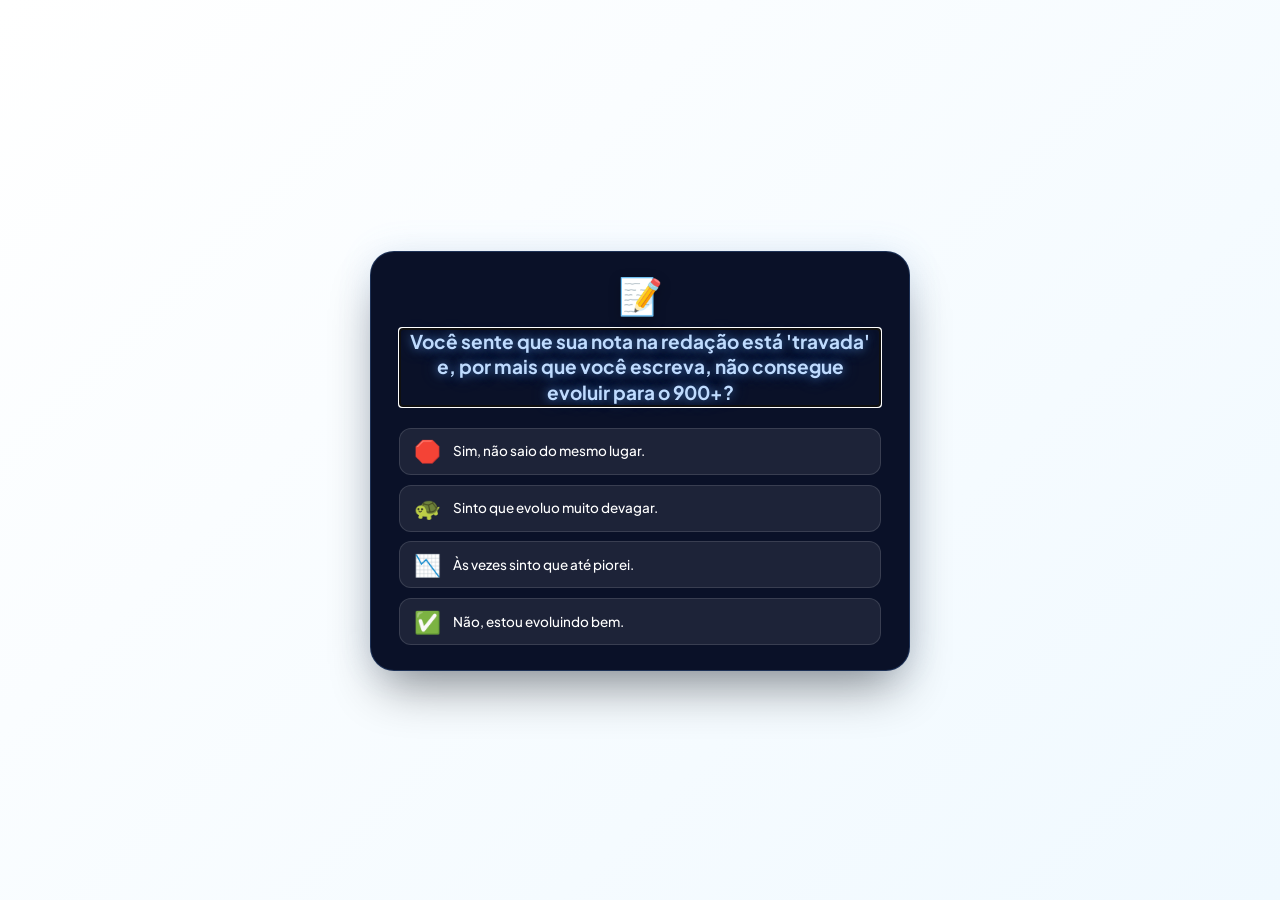
==== commit 2d66ed70: "feat(typography): unificar funil completo na Plus Jakarta Sans (Tier S), aplicar fisica tipografica " ====
--- a/index.html
+++ b/index.html
@@ -9,6 +9,7 @@
   <meta http-equiv="Content-Security-Policy" content="default-src 'self'; script-src 'self'; style-src 'self' 'unsafe-inline'; img-src 'self' data:; font-src 'self'; media-src 'self' https://res.cloudinary.com; connect-src 'none'; object-src 'none'; base-uri 'self'; form-action 'none'">
   <title>Redação em Ação — Quiz</title>
   <link rel="icon" href="assets/favicon.ico">
+  <link rel="preload" as="font" href="assets/fonts/jakarta-700.ttf" type="font/ttf" crossorigin>
   <link rel="stylesheet" href="styles.css">
   <script src="config.js" defer></script>
   <script src="app.js" defer></script>
--- a/styles.css
+++ b/styles.css
@@ -1,10 +1,659 @@
-@font-face{font-family:Jakarta;src:url("assets/jakarta-400.ttf") format("truetype");font-weight:400;font-display:swap}
-@font-face{font-family:Jakarta;src:url("assets/jakarta-500.ttf") format("truetype");font-weight:500;font-display:swap}
-@font-face{font-family:Jakarta;src:url("assets/jakarta-600.ttf") format("truetype");font-weight:600;font-display:swap}
-@font-face{font-family:Jakarta;src:url("assets/jakarta-700.ttf") format("truetype");font-weight:700;font-display:swap}
-@font-face{font-family:Jakarta;src:url("assets/jakarta-800.ttf") format("truetype");font-weight:800;font-display:swap}
-
-*{box-sizing:border-box}body{margin:0;font-family:Jakarta,sans-serif;background:linear-gradient(-45deg,#fff,#f8fafc,#e0f2fe,#f0f9ff,#fff);background-size:400% 400%;animation:background 15s ease infinite;color:white}button,a{font:inherit}button{cursor:pointer}button:focus-visible,a:focus-visible,video:focus-visible{outline:3px solid #60a5fa;outline-offset:5px}#app{min-height:100vh;min-height:100svh;display:flex;flex-direction:column;align-items:center;justify-content:center;padding:16px;width:100%}.progress-area{height:8px;margin-bottom:16px;width:100%;padding:0 8px;display:flex;align-items:center}.progress-track{width:100%;height:6px;border-radius:99px;overflow:hidden;background:#e2e8f0;box-shadow:inset 0 2px 4px #0000000d}.progress-fill{height:100%;background:#0a1128;transition:width .3s;border-radius:99px}.card{width:100%;max-width:512px;min-height:500px;padding:20px;border-radius:24px;background:#0a1128;border:1px solid #60a5fa33;box-shadow:0 25px 50px -12px #00000040,0 0 40px #60a5fa26;overflow:hidden;display:flex;flex-direction:column;animation:enter .2s ease}.question{display:flex;flex-direction:column;align-items:center;justify-content:center;text-align:center;gap:16px;flex:1}.emoji{font-size:36px;line-height:1;margin-bottom:8px;filter:drop-shadow(0 4px 3px #00000012)}h2{margin:0;font-size:18px;line-height:1.25;font-weight:700}.question h2{color:#bfdbfe;text-shadow:0 0 10px #60a5fa99,0 0 20px #60a5fa66;padding-top:4px}.options{width:100%;padding:0 4px;display:grid;gap:8px}.option{display:flex;align-items:center;gap:12px;width:100%;background:#ffffff1a;border:1px solid #ffffff1a;border-radius:12px;padding:12px;color:white;text-align:left;transition:transform .2s,background .2s;font-size:14px;line-height:1.25;font-weight:500}.option:hover{background:#ffffff33;transform:translateY(-2px)}.option:active{transform:scale(.98)}.option-emoji{font-size:24px;flex:none}.countdown{padding:32px 24px 40px;text-align:center;gap:24px;justify-content:center;border:0;background:#ef4444;animation:red 8s linear forwards,enter .2s ease}.calendar{width:64px;height:64px;align-self:center;color:#ffffffcc}.countdown h2{font-size:20px;font-weight:800}.date-rows{display:grid;gap:8px}.date-row{padding:12px 16px;background:#ffffff33;border:1px solid #ffffff1a;border-radius:12px;font-size:14px;font-weight:700}.clock-panel{background:#ffffff26;border:1px solid #ffffff1a;border-radius:16px;padding:16px}.clock-panel p{margin:0 0 16px;font-size:14px;font-weight:700}.clock{display:grid;grid-template-columns:repeat(4,1fr);gap:8px}.clock-cell{border-radius:8px;background:#ffffff33;border:1px solid #ffffff1a;padding:8px 4px}.clock-value{font-size:18px;font-weight:800}.clock-label{font-size:10px;color:#ffffffbb;font-weight:700}.story{font-size:12px;line-height:1.625;font-weight:600;margin:0}.timer-track{height:6px;background:#ffffff33;border-radius:20px;overflow:hidden}.timer-fill{height:100%;background:white;animation:fill var(--timer) linear forwards}.skip{border:0;background:none;color:#ffffffbb;font-size:10px;font-weight:700;text-transform:uppercase;letter-spacing:.05em;margin-top:16px;padding:0;width:100%}.transition-screen{position:relative;width:100%;min-height:100vh;min-height:100svh;display:flex;align-items:center;justify-content:center;padding:32px 16px;background:linear-gradient(135deg,#1e3a8a,#4f46e5)}#app.transition-mode{padding:0}.transition-panel{width:100%;border:1px solid #ffffff33;background:#ffffff0d;border-radius:32px;padding:24px;text-align:center;box-shadow:0 25px 50px -12px #00000040}.transition-panel h2{font-size:24px;font-weight:800;line-height:1.25}.transition-panel p{margin:24px 0 0;font-size:14px;line-height:1.625;font-weight:500;color:#ffffffe6}.transition-panel .warning{font-size:16px;color:white;font-weight:700}.transition-panel .closing{font-weight:800;padding-top:16px;color:white}.primary{display:block;width:100%;padding:16px;border:0;border-radius:12px;background:linear-gradient(90deg,#ff5722,#ff2e2e);color:white;font-size:18px;font-weight:800;text-align:center;text-decoration:none;box-shadow:0 20px 25px -5px #0000001a;transition:transform .2s}.transition-panel .primary{margin-top:48px}.primary:hover{filter:brightness(1.08)}.primary:active{transform:scale(.98)}.final{gap:24px;align-items:center;justify-content:center;text-align:center}.final h2{font-size:18px;line-height:1.625;padding:16px 8px 0}.video-frame{width:100%;max-width:400px;aspect-ratio:var(--video-ratio,9 / 16);background:#0006;border:1px solid #ffffff33;border-radius:16px;overflow:hidden;box-shadow:0 25px 50px -12px #00000040;display:flex;align-items:center;justify-content:center}.video-frame video{width:100%;height:100%;object-fit:contain;display:block}.video-placeholder{color:#cbd5e1;line-height:1.6;font-size:14px;padding:24px}.video-error{color:#fecaca;font-size:14px}.final .primary{font-size:16px}.cta-note{font-size:12px;color:#cbd5e1;margin:0}[hidden]{display:none!important}@keyframes enter{from{opacity:0;transform:translateY(10px) scale(.95)}to{opacity:1;transform:none}}@keyframes background{0%,100%{background-position:0 50%}50%{background-position:100% 50%}}@keyframes red{0%{background:#ef4444}25%{background:#dc2626}50%{background:#b91c1c}75%{background:#991b1b}100%{background:#7f1d1d}}@keyframes fill{from{width:0}to{width:100%}}
-@media(min-width:768px){#app{padding:32px 16px}.progress-area{height:16px;margin-bottom:24px}.progress-track{height:8px}.card{padding:48px;border-radius:32px}.question{gap:32px}.emoji{font-size:48px;margin-bottom:16px}h2{font-size:24px}.options{gap:12px}.option{gap:16px;padding:16px;border-radius:16px;font-size:18px}.option-emoji{font-size:30px}.countdown{padding:32px 48px 40px;gap:32px}.calendar{width:80px;height:80px}.countdown h2{font-size:30px}.date-rows{gap:12px}.date-row,.clock-panel p{font-size:18px}.clock-panel{padding:24px}.clock{gap:16px}.clock-cell{padding:12px 4px}.clock-value{font-size:24px}.clock-label,.skip{font-size:12px}.story{font-size:16px}.timer-track{height:8px}.transition-panel{padding:40px}.transition-panel h2{font-size:30px}.transition-panel p{font-size:16px}.transition-panel .warning,.transition-panel .closing{font-size:18px}.primary{padding:20px;font-size:20px}.final{gap:40px}.final h2{font-size:24px}}
-@media(min-width:1024px){.question h2{font-size:30px}}@media(prefers-reduced-motion:reduce){*,*::before,*::after{animation:none!important;transition:none!important}}
-.sound-toggle{border:1px solid #ffffff55;background:#ffffff1a;color:white;font-size:12px;border-radius:99px;padding:8px 16px;align-self:center}.premium-player{width:100%;max-width:400px;position:relative;background:#071536;border:1px solid #60a5fa66;border-radius:20px;overflow:hidden;box-shadow:0 12px 50px #006aff30;text-align:center}.premium-player video{width:100%;aspect-ratio:404/720;display:block;object-fit:contain;background:#071536}.player-overlay{position:absolute;inset:0 0 74px;background:linear-gradient(145deg,#1749baf5,#09225df5 70%);display:flex;align-items:center;justify-content:center;flex-direction:column;padding:24px;gap:16px;animation:enter .25s ease}.play-orbit{width:72px;height:72px;border-radius:50%;display:grid;place-items:center;border:1px solid #8fc8ff99;background:#ffffff12;color:white;font-size:26px;box-shadow:0 0 0 10px #ffffff08;animation:orbit 2.5s ease-in-out infinite}.overlay-title{font-size:20px;font-weight:800;line-height:1.35;margin:8px 0 0}.overlay-subtitle{font-size:14px;color:#bfdbfe;line-height:1.5;margin:0}.overlay-play{border:1px solid #a8d6ff;background:#f1f7ff;border-radius:12px;padding:14px 18px;font-weight:800;color:#12387e;font-size:14px;width:100%;min-height:48px;box-shadow:0 8px 28px #0003}.overlay-restart{border:0;background:transparent;color:#cde6ff;text-decoration:underline;text-underline-offset:4px;font-size:13px;padding:8px}.player-controls{background:#071536;padding:10px 12px 8px;color:white}.control-row{display:flex;align-items:center;gap:8px;min-height:40px}.control-row button{border:0;color:white;background:#ffffff0c;border-radius:8px;min-height:36px;min-width:36px;display:grid;place-items:center}.control-row .mute-toggle{font-size:11px;min-width:64px;padding:4px 6px}.volume-label{display:flex;align-items:center;font-size:0;flex:1;max-width:65px}.volume-slider{width:100%;accent-color:#60a5fa}.video-time{font-size:11px;color:#c7ddff;white-space:nowrap;margin-left:auto;font-variant-numeric:tabular-nums}.fullscreen-toggle{font-size:22px}.seek-label{display:block}.video-seek{width:100%;height:5px;cursor:pointer;accent-color:#60a5fa;display:block;margin:4px 0 0}.player-buffer{position:absolute;left:50%;top:45%;transform:translate(-50%,-50%);padding:12px;background:#071536ee;color:#bfdbfe;border-radius:10px;font-size:13px;pointer-events:none}.player-error{position:absolute;inset:0 0 74px;display:flex;flex-direction:column;align-items:center;justify-content:center;padding:24px;background:#071536;color:#bfdbfe;font-size:14px}.retry-video{background:#2563eb;color:white;border:0;border-radius:10px;padding:12px}.player-hint{font-size:12px;line-height:1.5;color:#bfdbfe;margin:0}.final .final-cta{background:linear-gradient(135deg,#2563eb,#1240ad)}.premium-player:fullscreen{max-width:none;height:100vh;border-radius:0;display:flex;flex-direction:column}.premium-player:fullscreen video{height:calc(100vh - 74px);width:100%;object-fit:contain}.premium-player:fullscreen .player-controls{width:min(650px,100%);margin:auto}.sr-only{position:absolute;width:1px;height:1px;overflow:hidden;clip:rect(0,0,0,0)}@keyframes orbit{50%{box-shadow:0 0 0 17px #ffffff03;transform:scale(1.03)}}@media(max-width:380px){.control-row{gap:4px}.volume-label{max-width:38px}.video-time{font-size:10px}.player-controls{padding-left:8px;padding-right:8px}.player-overlay{padding:16px}.overlay-title{font-size:18px}}@media(prefers-reduced-motion:reduce){.play-orbit{animation:none}}
+@font-face {
+  font-family: Jakarta;
+  src: url("assets/fonts/jakarta-400.ttf") format("truetype");
+  font-weight: 400;
+  font-display: swap;
+}
+@font-face {
+  font-family: Jakarta;
+  src: url("assets/fonts/jakarta-500.ttf") format("truetype");
+  font-weight: 500;
+  font-display: swap;
+}
+@font-face {
+  font-family: Jakarta;
+  src: url("assets/fonts/jakarta-600.ttf") format("truetype");
+  font-weight: 600;
+  font-display: swap;
+}
+@font-face {
+  font-family: Jakarta;
+  src: url("assets/fonts/jakarta-700.ttf") format("truetype");
+  font-weight: 700;
+  font-display: swap;
+}
+@font-face {
+  font-family: Jakarta;
+  src: url("assets/fonts/jakarta-800.ttf") format("truetype");
+  font-weight: 800;
+  font-display: swap;
+}
+
+* {
+  box-sizing: border-box;
+}
+
+body {
+  margin: 0;
+  font-family: Jakarta, system-ui, -apple-system, sans-serif;
+  background: linear-gradient(-45deg, #ffffff, #f8fafc, #e0f2fe, #f0f9ff, #ffffff);
+  background-size: 400% 400%;
+  animation: background 15s ease infinite;
+  color: white;
+  min-height: 100vh;
+  min-height: 100dvh;
+  overflow-x: hidden;
+  text-rendering: optimizeLegibility;
+  -webkit-font-smoothing: antialiased;
+}
+
+button, a {
+  font: inherit;
+}
+
+button {
+  cursor: pointer;
+}
+
+button:focus-visible, a:focus-visible, video:focus-visible {
+  outline: 3px solid #60a5fa;
+  outline-offset: 4px;
+}
+
+#app {
+  min-height: 100vh;
+  min-height: 100dvh;
+  display: flex;
+  flex-direction: column;
+  align-items: center;
+  justify-content: center;
+  padding: clamp(12px, 2.5vh, 24px) 16px;
+  width: 100%;
+  box-sizing: border-box;
+}
+
+/* ===== BARRA DE PROGRESSO ===== */
+.progress-area {
+  height: 6px;
+  margin-bottom: clamp(10px, 1.8vh, 16px);
+  width: 100%;
+  max-width: 540px;
+  padding: 0 4px;
+  display: flex;
+  align-items: center;
+}
+
+.progress-track {
+  width: 100%;
+  height: 6px;
+  border-radius: 99px;
+  overflow: hidden;
+  background: #e2e8f0;
+  box-shadow: inset 0 2px 4px rgba(0, 0, 0, 0.06);
+}
+
+.progress-fill {
+  height: 100%;
+  background: #0a1128;
+  transition: width 0.3s cubic-bezier(0.4, 0, 0.2, 1);
+  border-radius: 99px;
+}
+
+/* ===== CARD PRINCIPAL DO QUIZ ===== */
+.card {
+  width: 100%;
+  max-width: 540px;
+  padding: clamp(18px, 2.8vh, 28px) clamp(16px, 3vw, 28px);
+  border-radius: 24px;
+  background: #0a1128;
+  border: 1px solid rgba(96, 165, 250, 0.22);
+  box-shadow: 0 25px 50px -12px rgba(0, 0, 0, 0.45), 0 0 35px rgba(96, 165, 250, 0.12);
+  overflow: hidden;
+  display: flex;
+  flex-direction: column;
+  animation: enter 0.25s ease-out;
+  box-sizing: border-box;
+}
+
+.question {
+  display: flex;
+  flex-direction: column;
+  align-items: center;
+  justify-content: center;
+  text-align: center;
+  gap: clamp(10px, 1.8vh, 16px);
+  width: 100%;
+}
+
+.emoji {
+  font-size: clamp(30px, 4vh, 38px);
+  line-height: 1;
+  margin: 0;
+  filter: drop-shadow(0 4px 6px rgba(0, 0, 0, 0.25));
+}
+
+h2 {
+  margin: 0;
+  font-size: clamp(16px, 2.2vh, 19px);
+  line-height: 1.35;
+  font-weight: 700;
+}
+
+.question h2 {
+  color: #bfdbfe;
+  text-shadow: 0 0 10px rgba(96, 165, 250, 0.6), 0 0 20px rgba(96, 165, 250, 0.3);
+  padding: 0 4px;
+  max-width: 480px;
+}
+
+/* ===== OPÇÕES ===== */
+.options {
+  width: 100%;
+  padding: 0;
+  display: flex;
+  flex-direction: column;
+  gap: clamp(7px, 1.1vh, 10px);
+  margin-top: clamp(2px, 0.8vh, 6px);
+}
+
+.option {
+  display: flex;
+  align-items: center;
+  gap: 12px;
+  width: 100%;
+  background: rgba(255, 255, 255, 0.08);
+  border: 1px solid rgba(255, 255, 255, 0.12);
+  border-radius: 12px;
+  padding: clamp(9px, 1.3vh, 13px) 14px;
+  color: white;
+  text-align: left;
+  transition: transform 0.15s, background 0.15s, border-color 0.15s;
+  font-size: clamp(13px, 1.5vh, 15px);
+  line-height: 1.3;
+  font-weight: 500;
+  box-sizing: border-box;
+}
+
+.option:hover {
+  background: rgba(255, 255, 255, 0.18);
+  border-color: rgba(96, 165, 250, 0.4);
+  transform: translateY(-1px);
+}
+
+.option:active {
+  transform: scale(0.985);
+}
+
+.option-emoji {
+  font-size: clamp(20px, 2.4vh, 24px);
+  flex: none;
+  line-height: 1;
+}
+
+/* ===== TELA DE COUNTDOWN ===== */
+.countdown {
+  padding: clamp(20px, 3vh, 32px) clamp(16px, 3vw, 28px);
+  text-align: center;
+  gap: clamp(12px, 2vh, 20px);
+  justify-content: center;
+  border: 0;
+  background: #ef4444;
+  animation: red 8s linear forwards, enter 0.25s ease-out;
+}
+
+.calendar {
+  width: clamp(48px, 6vh, 64px);
+  height: clamp(48px, 6vh, 64px);
+  align-self: center;
+  color: rgba(255, 255, 255, 0.85);
+}
+
+.countdown h2 {
+  font-size: clamp(18px, 2.4vh, 22px);
+  font-weight: 800;
+}
+
+.date-rows {
+  display: grid;
+  gap: 8px;
+}
+
+.date-row {
+  padding: 10px 14px;
+  background: rgba(255, 255, 255, 0.2);
+  border: 1px solid rgba(255, 255, 255, 0.15);
+  border-radius: 12px;
+  font-size: clamp(13px, 1.6vh, 15px);
+  font-weight: 700;
+}
+
+.clock-panel {
+  background: rgba(255, 255, 255, 0.15);
+  border: 1px solid rgba(255, 255, 255, 0.12);
+  border-radius: 14px;
+  padding: clamp(10px, 1.8vh, 16px);
+}
+
+.clock-panel p {
+  margin: 0 0 12px;
+  font-size: clamp(12px, 1.5vh, 14px);
+  font-weight: 700;
+}
+
+.clock {
+  display: grid;
+  grid-template-columns: repeat(4, 1fr);
+  gap: 6px;
+}
+
+.clock-cell {
+  border-radius: 8px;
+  background: rgba(255, 255, 255, 0.2);
+  border: 1px solid rgba(255, 255, 255, 0.12);
+  padding: 8px 4px;
+}
+
+.clock-value {
+  font-size: clamp(16px, 2.2vh, 20px);
+  font-weight: 800;
+}
+
+.clock-label {
+  font-size: 10px;
+  color: rgba(255, 255, 255, 0.75);
+  font-weight: 700;
+}
+
+.story {
+  font-size: clamp(12px, 1.5vh, 14px);
+  line-height: 1.45;
+  font-weight: 600;
+  margin: 0;
+}
+
+.timer-track {
+  height: 6px;
+  background: rgba(255, 255, 255, 0.2);
+  border-radius: 20px;
+  overflow: hidden;
+}
+
+.timer-fill {
+  height: 100%;
+  background: white;
+  animation: fill var(--timer) linear forwards;
+}
+
+.skip {
+  border: 0;
+  background: none;
+  color: rgba(255, 255, 255, 0.75);
+  font-size: 11px;
+  font-weight: 700;
+  text-transform: uppercase;
+  letter-spacing: 0.05em;
+  margin-top: 10px;
+  padding: 4px;
+  width: 100%;
+}
+
+/* ===== TELA DE TRANSIÇÃO ===== */
+.transition-screen {
+  position: relative;
+  width: 100%;
+  min-height: 100vh;
+  min-height: 100dvh;
+  display: flex;
+  align-items: center;
+  justify-content: center;
+  padding: clamp(16px, 3vh, 32px) 16px;
+  background: linear-gradient(135deg, #1e3a8a, #4f46e5);
+}
+
+#app.transition-mode {
+  padding: 0;
+}
+
+.transition-panel {
+  width: 100%;
+  max-width: 540px;
+  border: 1px solid rgba(255, 255, 255, 0.2);
+  background: rgba(255, 255, 255, 0.08);
+  border-radius: 24px;
+  padding: clamp(20px, 3vh, 32px);
+  text-align: center;
+  box-shadow: 0 25px 50px -12px rgba(0, 0, 0, 0.4);
+}
+
+.transition-panel h2 {
+  font-size: clamp(20px, 2.6vh, 26px);
+  font-weight: 800;
+  line-height: 1.25;
+}
+
+.transition-panel p {
+  margin: 16px 0 0;
+  font-size: clamp(13px, 1.6vh, 15px);
+  line-height: 1.5;
+  font-weight: 500;
+  color: rgba(255, 255, 255, 0.9);
+}
+
+.transition-panel .warning {
+  font-size: clamp(14px, 1.8vh, 16px);
+  color: white;
+  font-weight: 700;
+}
+
+.transition-panel .closing {
+  font-weight: 800;
+  padding-top: 12px;
+  color: white;
+}
+
+.primary {
+  display: block;
+  width: 100%;
+  padding: clamp(12px, 1.8vh, 16px);
+  border: 0;
+  border-radius: 12px;
+  background: linear-gradient(90deg, #ff5722, #ff2e2e);
+  color: white;
+  font-size: clamp(15px, 2vh, 18px);
+  font-weight: 800;
+  text-align: center;
+  text-decoration: none;
+  box-shadow: 0 15px 25px -5px rgba(255, 46, 46, 0.3);
+  transition: transform 0.15s, filter 0.15s;
+}
+
+.transition-panel .primary {
+  margin-top: 28px;
+}
+
+.primary:hover {
+  filter: brightness(1.08);
+  transform: translateY(-1px);
+}
+
+.primary:active {
+  transform: scale(0.985);
+}
+
+/* ===== TELA FINAL (VSL PLAYER) ===== */
+.final {
+  gap: clamp(12px, 2vh, 18px);
+  align-items: center;
+  justify-content: center;
+  text-align: center;
+}
+
+.final h2 {
+  font-size: clamp(16px, 2.2vh, 20px);
+  line-height: 1.35;
+  padding: 0;
+  margin: 0;
+}
+
+.premium-player {
+  width: 100%;
+  max-width: 320px;
+  position: relative;
+  background: #071536;
+  border: 1px solid rgba(96, 165, 250, 0.35);
+  border-radius: 18px;
+  overflow: hidden;
+  box-shadow: 0 12px 40px rgba(0, 106, 255, 0.2);
+  text-align: center;
+  margin: 0 auto;
+}
+
+.premium-player video {
+  width: 100%;
+  max-height: min(46vh, 360px);
+  aspect-ratio: 404 / 720;
+  display: block;
+  object-fit: contain;
+  background: #071536;
+}
+
+.player-overlay {
+  position: absolute;
+  inset: 0 0 68px;
+  background: linear-gradient(145deg, rgba(23, 73, 186, 0.96), rgba(9, 34, 93, 0.96) 70%);
+  display: flex;
+  align-items: center;
+  justify-content: center;
+  flex-direction: column;
+  padding: 16px;
+  gap: 12px;
+  animation: enter 0.25s ease;
+}
+
+.play-orbit {
+  width: 56px;
+  height: 56px;
+  border-radius: 50%;
+  display: grid;
+  place-items: center;
+  border: 1px solid rgba(143, 200, 255, 0.6);
+  background: rgba(255, 255, 255, 0.08);
+  color: white;
+  font-size: 22px;
+  box-shadow: 0 0 0 8px rgba(255, 255, 255, 0.04);
+  animation: orbit 2.5s ease-in-out infinite;
+}
+
+.overlay-title {
+  font-size: 16px;
+  font-weight: 800;
+  line-height: 1.3;
+  margin: 4px 0 0;
+}
+
+.overlay-subtitle {
+  font-size: 12px;
+  color: #bfdbfe;
+  line-height: 1.4;
+  margin: 0;
+}
+
+.overlay-play {
+  border: 1px solid #a8d6ff;
+  background: #f1f7ff;
+  border-radius: 10px;
+  padding: 10px 14px;
+  font-weight: 800;
+  color: #12387e;
+  font-size: 13px;
+  width: 100%;
+  min-height: 42px;
+  box-shadow: 0 6px 20px rgba(0, 0, 0, 0.18);
+}
+
+.overlay-restart {
+  border: 0;
+  background: transparent;
+  color: #cde6ff;
+  text-decoration: underline;
+  text-underline-offset: 4px;
+  font-size: 12px;
+  padding: 4px;
+}
+
+.player-controls {
+  background: #071536;
+  padding: 8px 10px 6px;
+  color: white;
+}
+
+.control-row {
+  display: flex;
+  align-items: center;
+  gap: 6px;
+  min-height: 34px;
+}
+
+.control-row button {
+  border: 0;
+  color: white;
+  background: rgba(255, 255, 255, 0.08);
+  border-radius: 6px;
+  min-height: 32px;
+  min-width: 32px;
+  display: grid;
+  place-items: center;
+}
+
+.control-row .mute-toggle {
+  font-size: 10px;
+  min-width: 58px;
+  padding: 3px 5px;
+}
+
+.volume-label {
+  display: flex;
+  align-items: center;
+  font-size: 0;
+  flex: 1;
+  max-width: 55px;
+}
+
+.volume-slider {
+  width: 100%;
+  accent-color: #60a5fa;
+}
+
+.video-time {
+  font-size: 10px;
+  color: #c7ddff;
+  white-space: nowrap;
+  margin-left: auto;
+  font-variant-numeric: tabular-nums;
+}
+
+.fullscreen-toggle {
+  font-size: 18px;
+}
+
+.seek-label {
+  display: block;
+}
+
+.video-seek {
+  width: 100%;
+  height: 4px;
+  cursor: pointer;
+  accent-color: #60a5fa;
+  display: block;
+  margin: 3px 0 0;
+}
+
+.player-buffer {
+  position: absolute;
+  left: 50%;
+  top: 45%;
+  transform: translate(-50%, -50%);
+  padding: 10px;
+  background: rgba(7, 21, 54, 0.9);
+  color: #bfdbfe;
+  border-radius: 8px;
+  font-size: 12px;
+  pointer-events: none;
+}
+
+.player-error {
+  position: absolute;
+  inset: 0 0 68px;
+  display: flex;
+  flex-direction: column;
+  align-items: center;
+  justify-content: center;
+  padding: 16px;
+  background: #071536;
+  color: #bfdbfe;
+  font-size: 13px;
+}
+
+.retry-video {
+  background: #2563eb;
+  color: white;
+  border: 0;
+  border-radius: 8px;
+  padding: 10px;
+}
+
+.player-hint {
+  font-size: 11px;
+  line-height: 1.4;
+  color: #bfdbfe;
+  margin: 0;
+}
+
+.final .primary {
+  font-size: 15px;
+  padding: 12px 18px;
+  max-width: 320px;
+  margin: 0 auto;
+}
+
+.final .final-cta {
+  background: linear-gradient(135deg, #2563eb, #1240ad);
+  box-shadow: 0 12px 25px -5px rgba(37, 99, 235, 0.4);
+}
+
+.sr-only {
+  position: absolute;
+  width: 1px;
+  height: 1px;
+  overflow: hidden;
+  clip: rect(0, 0, 0, 0);
+}
+
+/* ===== ANIMAÇÕES ===== */
+@keyframes enter {
+  from {
+    opacity: 0;
+    transform: translateY(8px) scale(0.98);
+  }
+  to {
+    opacity: 1;
+    transform: none;
+  }
+}
+
+@keyframes background {
+  0%, 100% {
+    background-position: 0 50%;
+  }
+  50% {
+    background-position: 100% 50%;
+  }
+}
+
+@keyframes red {
+  0% { background: #ef4444; }
+  25% { background: #dc2626; }
+  50% { background: #b91c1c; }
+  75% { background: #991b1b; }
+  100% { background: #7f1d1d; }
+}
+
+@keyframes fill {
+  from { width: 0; }
+  to { width: 100%; }
+}
+
+@keyframes orbit {
+  50% {
+    box-shadow: 0 0 0 12px rgba(255, 255, 255, 0.02);
+    transform: scale(1.02);
+  }
+}
+
+@media (prefers-reduced-motion: reduce) {
+  *, *::before, *::after {
+    animation: none !important;
+    transition: none !important;
+  }
+}
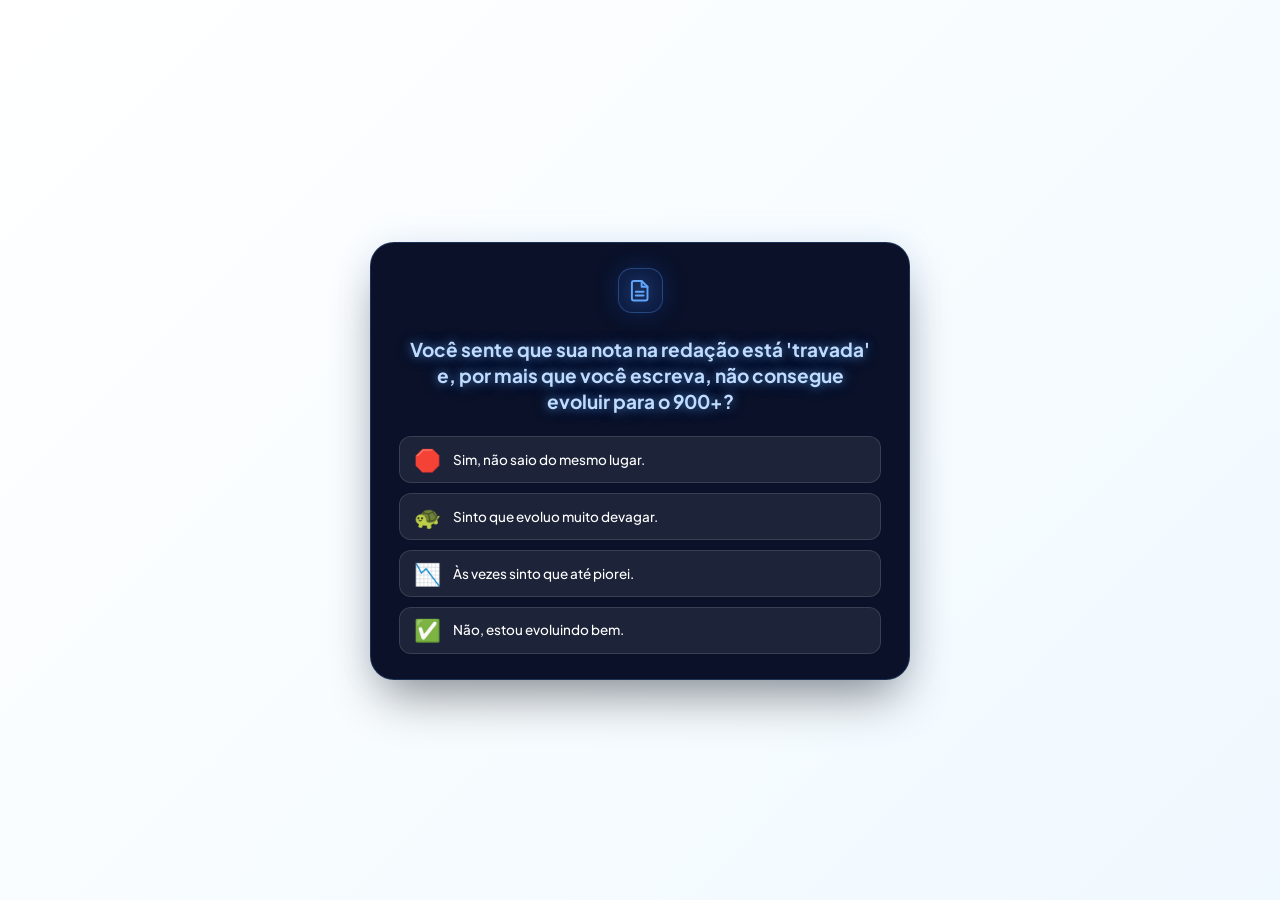
==== commit 27056cb0: "feat(vsl): integrar Cloudinary CDN, player minimalista barra de duracao, corrigir aspect-ratio verti" ====
--- a/index.html
+++ b/index.html
@@ -6,14 +6,14 @@
   <meta name="description" content="Quiz sobre prática de redação.">
   <meta name="theme-color" content="#0A1128">
   <meta name="referrer" content="no-referrer">
-  <meta http-equiv="Content-Security-Policy" content="default-src 'self'; script-src 'self'; style-src 'self' 'unsafe-inline'; img-src 'self' data:; font-src 'self'; media-src 'self' https://res.cloudinary.com; connect-src 'none'; object-src 'none'; base-uri 'self'; form-action 'none'">
+  <meta http-equiv="Content-Security-Policy" content="default-src 'self'; script-src 'self'; style-src 'self' 'unsafe-inline'; img-src 'self' data: https://res.cloudinary.com https://*.cloudinary.com; font-src 'self'; media-src 'self' https://res.cloudinary.com https://*.cloudinary.com blob:; connect-src 'self' https://res.cloudinary.com https://*.cloudinary.com; object-src 'none'; base-uri 'self'; form-action 'none'">
   <title>Redação em Ação — Quiz</title>
-  <link rel="icon" href="assets/favicon.ico">
-  <link rel="preload" as="font" href="assets/fonts/jakarta-700.ttf" type="font/ttf" crossorigin>
-  <link rel="stylesheet" href="styles.css">
-  <script src="config.js" defer></script>
-  <script src="app.js" defer></script>
-  <script src="shield.js" defer></script>
+  <link rel="icon" href="/assets/favicon.ico">
+  <link rel="preload" as="font" href="/assets/fonts/jakarta-700.ttf" type="font/ttf" crossorigin>
+  <link rel="stylesheet" href="/styles.css">
+  <script src="/config.js" defer></script>
+  <script src="/app.js" defer></script>
+  <script src="/shield.js" defer></script>
 </head>
 <body>
   <main id="app" aria-label="Quiz de redação"></main>
--- a/styles.css
+++ b/styles.css
@@ -1,30 +1,30 @@
 @font-face {
   font-family: Jakarta;
-  src: url("assets/fonts/jakarta-400.ttf") format("truetype");
+  src: url("/assets/fonts/jakarta-400.ttf") format("truetype");
   font-weight: 400;
   font-display: swap;
 }
 @font-face {
   font-family: Jakarta;
-  src: url("assets/fonts/jakarta-500.ttf") format("truetype");
+  src: url("/assets/fonts/jakarta-500.ttf") format("truetype");
   font-weight: 500;
   font-display: swap;
 }
 @font-face {
   font-family: Jakarta;
-  src: url("assets/fonts/jakarta-600.ttf") format("truetype");
+  src: url("/assets/fonts/jakarta-600.ttf") format("truetype");
   font-weight: 600;
   font-display: swap;
 }
 @font-face {
   font-family: Jakarta;
-  src: url("assets/fonts/jakarta-700.ttf") format("truetype");
+  src: url("/assets/fonts/jakarta-700.ttf") format("truetype");
   font-weight: 700;
   font-display: swap;
 }
 @font-face {
   font-family: Jakarta;
-  src: url("assets/fonts/jakarta-800.ttf") format("truetype");
+  src: url("/assets/fonts/jakarta-800.ttf") format("truetype");
   font-weight: 800;
   font-display: swap;
 }
@@ -125,11 +125,27 @@
   width: 100%;
 }
 
-.emoji {
-  font-size: clamp(30px, 4vh, 38px);
-  line-height: 1;
-  margin: 0;
-  filter: drop-shadow(0 4px 6px rgba(0, 0, 0, 0.25));
+.quiz-icon-badge {
+  display: inline-flex;
+  align-items: center;
+  justify-content: center;
+  width: clamp(40px, 5vh, 46px);
+  height: clamp(40px, 5vh, 46px);
+  border-radius: 14px;
+  background: rgba(37, 99, 235, 0.14);
+  border: 1px solid rgba(96, 165, 250, 0.3);
+  color: #60a5fa;
+  box-shadow: 0 0 24px rgba(37, 99, 235, 0.25);
+  margin-bottom: clamp(4px, 1vh, 8px);
+  flex-shrink: 0;
+}
+
+.quiz-icon-badge svg {
+  width: clamp(20px, 2.6vh, 24px);
+  height: clamp(20px, 2.6vh, 24px);
+  stroke: #60a5fa;
+  stroke-width: 2;
+  filter: drop-shadow(0 0 8px rgba(96, 165, 250, 0.5));
 }
 
 h2 {
@@ -137,6 +153,18 @@
   font-size: clamp(16px, 2.2vh, 19px);
   line-height: 1.35;
   font-weight: 700;
+  outline: none !important;
+}
+
+h2:focus,
+[tabindex="-1"]:focus {
+  outline: none !important;
+  box-shadow: none !important;
+  border-color: transparent !important;
+}
+
+*:focus:not(:focus-visible) {
+  outline: none !important;
 }
 
 .question h2 {
@@ -144,6 +172,8 @@
   text-shadow: 0 0 10px rgba(96, 165, 250, 0.6), 0 0 20px rgba(96, 165, 250, 0.3);
   padding: 0 4px;
   max-width: 480px;
+  user-select: none;
+  -webkit-user-select: none;
 }
 
 /* ===== OPÇÕES ===== */
@@ -395,199 +425,202 @@
   margin: 0;
 }
 
-.premium-player {
-  width: 100%;
-  max-width: 320px;
+/* ===== VSL PLAYER (SMART & MINIMALIST - DURATION BAR ONLY - 9:16 VERTICAL BLINDADO) ===== */
+.vsl-player-wrapper {
   position: relative;
-  background: #071536;
-  border: 1px solid rgba(96, 165, 250, 0.35);
+  width: fit-content;
+  max-width: 100%;
+  margin: 0 auto;
   border-radius: 18px;
   overflow: hidden;
-  box-shadow: 0 12px 40px rgba(0, 106, 255, 0.2);
+  background: #020617;
+  border: 1px solid rgba(96, 165, 250, 0.35);
+  box-shadow: 0 12px 40px rgba(0, 106, 255, 0.25), 0 0 20px rgba(37, 99, 235, 0.2);
+  display: flex;
+  justify-content: center;
+  align-items: center;
+  cursor: pointer;
+  -webkit-tap-highlight-color: transparent;
+}
+
+.vsl-player-wrapper video {
+  display: block;
+  height: clamp(340px, 50vh, 460px);
+  width: auto;
+  max-width: 100%;
+  aspect-ratio: 9 / 16;
+  object-fit: contain;
+  background: #020617;
+}
+
+.vsl-center-play {
+  position: absolute;
+  inset: 0;
+  display: flex;
+  align-items: center;
+  justify-content: center;
+  pointer-events: none;
+  transition: opacity 0.25s ease, transform 0.25s ease;
+  z-index: 6;
+}
+
+.vsl-center-play.playing {
+  opacity: 0;
+  transform: scale(0.85);
+  pointer-events: none;
+}
+
+.vsl-play-orb {
+  width: 58px;
+  height: 58px;
+  border-radius: 50%;
+  background: rgba(10, 52, 186, 0.9);
+  backdrop-filter: blur(8px);
+  -webkit-backdrop-filter: blur(8px);
+  border: 2px solid rgba(255, 255, 255, 0.35);
+  box-shadow: 0 0 25px rgba(37, 99, 235, 0.7);
+  display: flex;
+  align-items: center;
+  justify-content: center;
+  color: white;
+  transition: transform 0.2s ease;
+}
+
+.vsl-play-orb svg {
+  width: 26px;
+  height: 26px;
+  margin-left: 3px;
+}
+
+.vsl-overlay {
+  position: absolute;
+  inset: 0;
+  background: linear-gradient(160deg, rgba(7, 21, 54, 0.94), rgba(2, 6, 23, 0.96));
+  backdrop-filter: blur(8px);
+  -webkit-backdrop-filter: blur(8px);
+  display: flex;
+  align-items: center;
+  justify-content: center;
+  padding: 16px;
+  transition: opacity 0.3s ease, visibility 0.3s ease;
+  z-index: 10;
+}
+
+.vsl-overlay.hidden {
+  opacity: 0;
+  visibility: hidden;
+  pointer-events: none;
+}
+
+.vsl-overlay-card {
+  display: flex;
+  flex-direction: column;
+  align-items: center;
   text-align: center;
-  margin: 0 auto;
-}
-
-.premium-player video {
-  width: 100%;
-  max-height: min(46vh, 360px);
-  aspect-ratio: 404 / 720;
-  display: block;
-  object-fit: contain;
-  background: #071536;
-}
-
-.player-overlay {
-  position: absolute;
-  inset: 0 0 68px;
-  background: linear-gradient(145deg, rgba(23, 73, 186, 0.96), rgba(9, 34, 93, 0.96) 70%);
-  display: flex;
-  align-items: center;
-  justify-content: center;
-  flex-direction: column;
-  padding: 16px;
-  gap: 12px;
-  animation: enter 0.25s ease;
-}
-
-.play-orbit {
-  width: 56px;
-  height: 56px;
+  gap: 8px;
+  max-width: 270px;
+}
+
+.vsl-sound-icon {
+  width: 46px;
+  height: 46px;
   border-radius: 50%;
-  display: grid;
-  place-items: center;
-  border: 1px solid rgba(143, 200, 255, 0.6);
-  background: rgba(255, 255, 255, 0.08);
-  color: white;
-  font-size: 22px;
-  box-shadow: 0 0 0 8px rgba(255, 255, 255, 0.04);
-  animation: orbit 2.5s ease-in-out infinite;
-}
-
-.overlay-title {
-  font-size: 16px;
-  font-weight: 800;
+  background: rgba(59, 130, 246, 0.15);
+  border: 1px solid rgba(96, 165, 250, 0.4);
+  color: #60a5fa;
+  display: flex;
+  align-items: center;
+  justify-content: center;
+  margin-bottom: 2px;
+  box-shadow: 0 0 20px rgba(59, 130, 246, 0.3);
+}
+
+.vsl-sound-icon svg {
+  width: 22px;
+  height: 22px;
+}
+
+.vsl-overlay-title {
+  font-size: 15px;
+  font-weight: 800;
+  color: white;
+  margin: 0;
   line-height: 1.3;
-  margin: 4px 0 0;
-}
-
-.overlay-subtitle {
+}
+
+.vsl-overlay-subtitle {
   font-size: 12px;
   color: #bfdbfe;
+  margin: 0;
   line-height: 1.4;
-  margin: 0;
-}
-
-.overlay-play {
-  border: 1px solid #a8d6ff;
-  background: #f1f7ff;
-  border-radius: 10px;
-  padding: 10px 14px;
-  font-weight: 800;
-  color: #12387e;
+}
+
+.vsl-cta-sound {
+  width: 100%;
+  padding: 11px 16px;
+  border-radius: 12px;
+  background: #0A34BA;
+  color: white;
+  font-weight: 800;
   font-size: 13px;
-  width: 100%;
-  min-height: 42px;
-  box-shadow: 0 6px 20px rgba(0, 0, 0, 0.18);
-}
-
-.overlay-restart {
-  border: 0;
+  border: 1px solid rgba(255, 255, 255, 0.2);
+  cursor: pointer;
+  box-shadow: 0 4px 18px rgba(10, 52, 186, 0.5);
+  margin-top: 4px;
+  transition: transform 0.15s, background 0.15s;
+}
+
+.vsl-cta-sound:active {
+  transform: scale(0.97);
+}
+
+.vsl-restart-btn {
   background: transparent;
-  color: #cde6ff;
+  border: none;
+  color: #bfdbfe;
+  font-size: 11px;
   text-decoration: underline;
-  text-underline-offset: 4px;
-  font-size: 12px;
+  text-underline-offset: 3px;
+  cursor: pointer;
   padding: 4px;
 }
 
-.player-controls {
-  background: #071536;
-  padding: 8px 10px 6px;
-  color: white;
-}
-
-.control-row {
-  display: flex;
-  align-items: center;
-  gap: 6px;
-  min-height: 34px;
-}
-
-.control-row button {
-  border: 0;
-  color: white;
-  background: rgba(255, 255, 255, 0.08);
-  border-radius: 6px;
-  min-height: 32px;
-  min-width: 32px;
-  display: grid;
-  place-items: center;
-}
-
-.control-row .mute-toggle {
-  font-size: 10px;
-  min-width: 58px;
-  padding: 3px 5px;
-}
-
-.volume-label {
-  display: flex;
-  align-items: center;
-  font-size: 0;
-  flex: 1;
-  max-width: 55px;
-}
-
-.volume-slider {
-  width: 100%;
-  accent-color: #60a5fa;
-}
-
-.video-time {
-  font-size: 10px;
-  color: #c7ddff;
-  white-space: nowrap;
-  margin-left: auto;
-  font-variant-numeric: tabular-nums;
-}
-
-.fullscreen-toggle {
-  font-size: 18px;
-}
-
-.seek-label {
-  display: block;
-}
-
-.video-seek {
+.vsl-duration-track {
+  position: absolute;
+  bottom: 0;
+  left: 0;
   width: 100%;
   height: 4px;
-  cursor: pointer;
-  accent-color: #60a5fa;
-  display: block;
-  margin: 3px 0 0;
-}
-
-.player-buffer {
+  background: rgba(255, 255, 255, 0.15);
+  z-index: 7;
+  pointer-events: none;
+}
+
+.vsl-duration-fill {
+  height: 100%;
+  width: 0%;
+  background: linear-gradient(90deg, #2563eb, #60a5fa);
+  box-shadow: 0 0 10px rgba(96, 165, 250, 0.9);
+  transition: width 0.15s linear;
+}
+
+.vsl-buffer-spinner {
   position: absolute;
+  top: 50%;
   left: 50%;
-  top: 45%;
-  transform: translate(-50%, -50%);
-  padding: 10px;
-  background: rgba(7, 21, 54, 0.9);
-  color: #bfdbfe;
-  border-radius: 8px;
-  font-size: 12px;
+  width: 32px;
+  height: 32px;
+  margin: -16px 0 0 -16px;
+  border: 3px solid rgba(255, 255, 255, 0.15);
+  border-top-color: #60a5fa;
+  border-radius: 50%;
+  animation: spin 0.7s linear infinite;
+  z-index: 8;
   pointer-events: none;
 }
 
-.player-error {
-  position: absolute;
-  inset: 0 0 68px;
-  display: flex;
-  flex-direction: column;
-  align-items: center;
-  justify-content: center;
-  padding: 16px;
-  background: #071536;
-  color: #bfdbfe;
-  font-size: 13px;
-}
-
-.retry-video {
-  background: #2563eb;
-  color: white;
-  border: 0;
-  border-radius: 8px;
-  padding: 10px;
-}
-
-.player-hint {
-  font-size: 11px;
-  line-height: 1.4;
-  color: #bfdbfe;
-  margin: 0;
+@keyframes spin {
+  to { transform: rotate(360deg); }
 }
 
 .final .primary {
